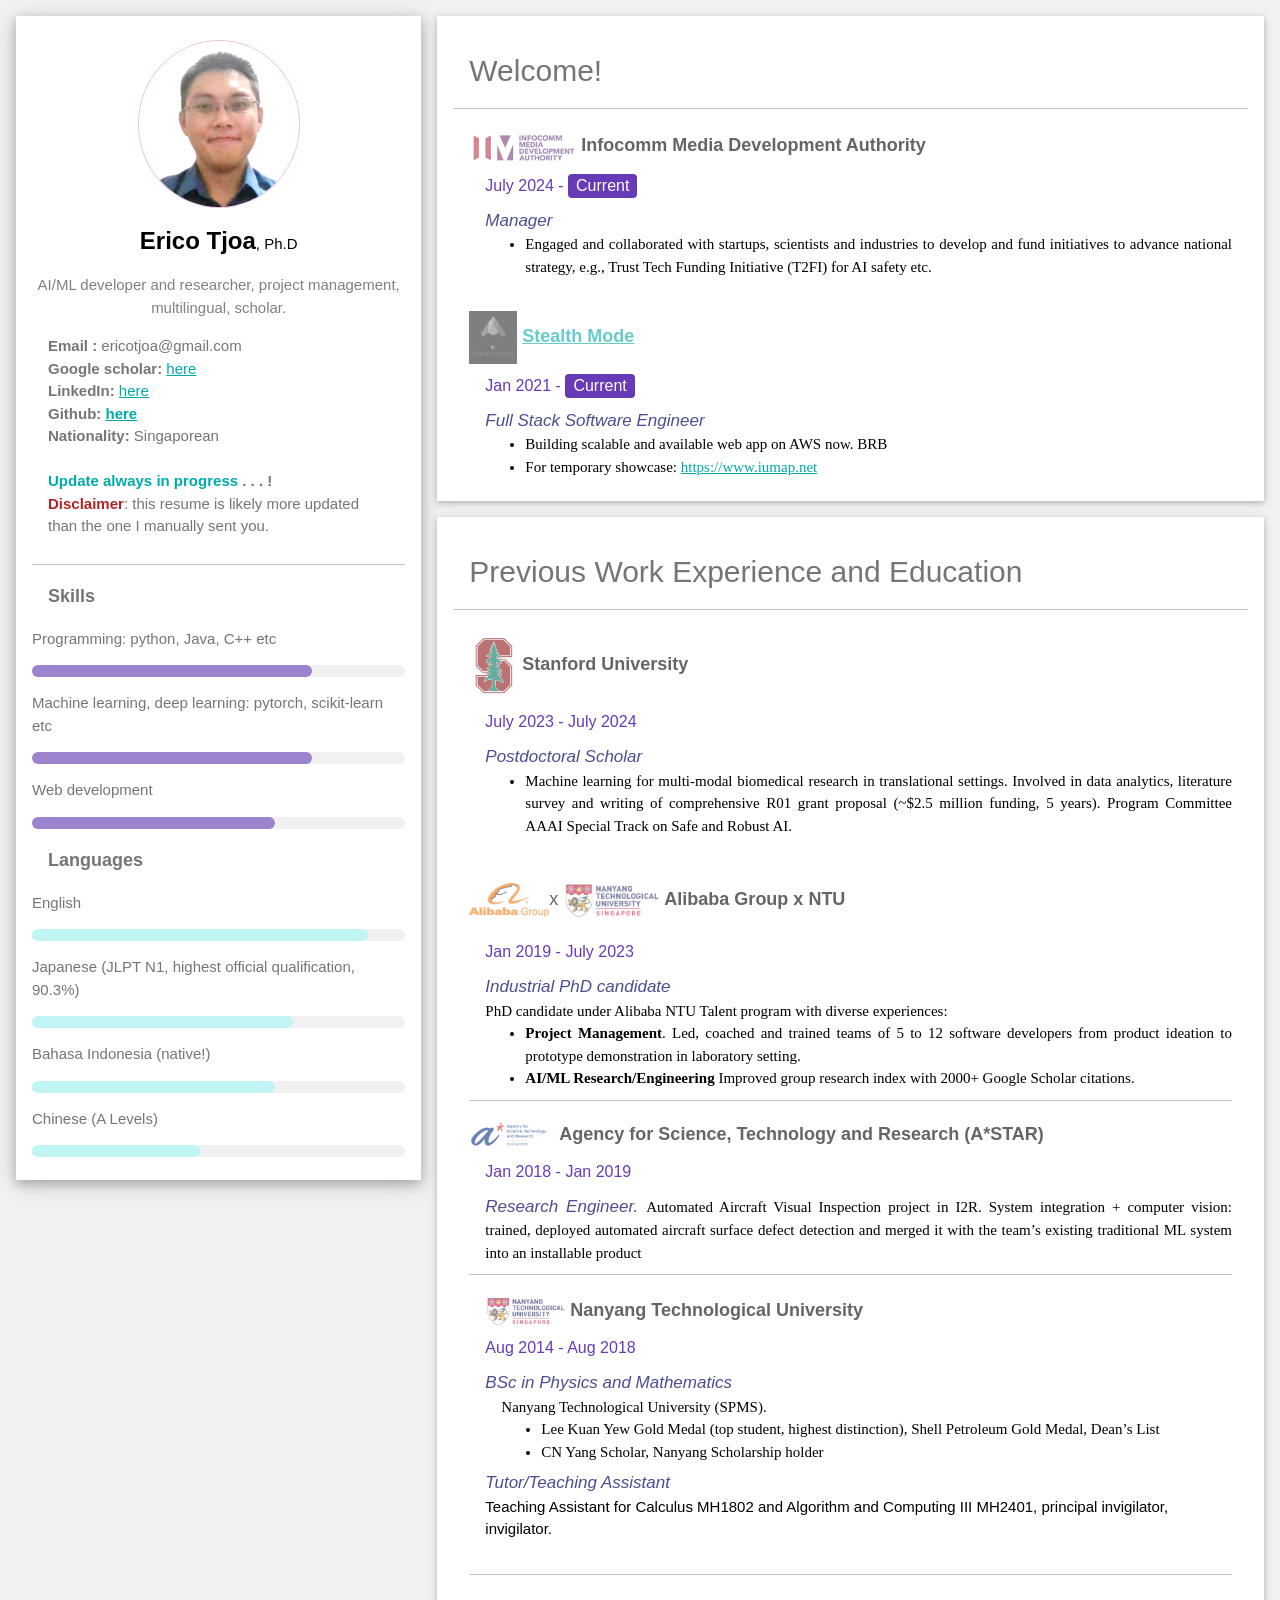
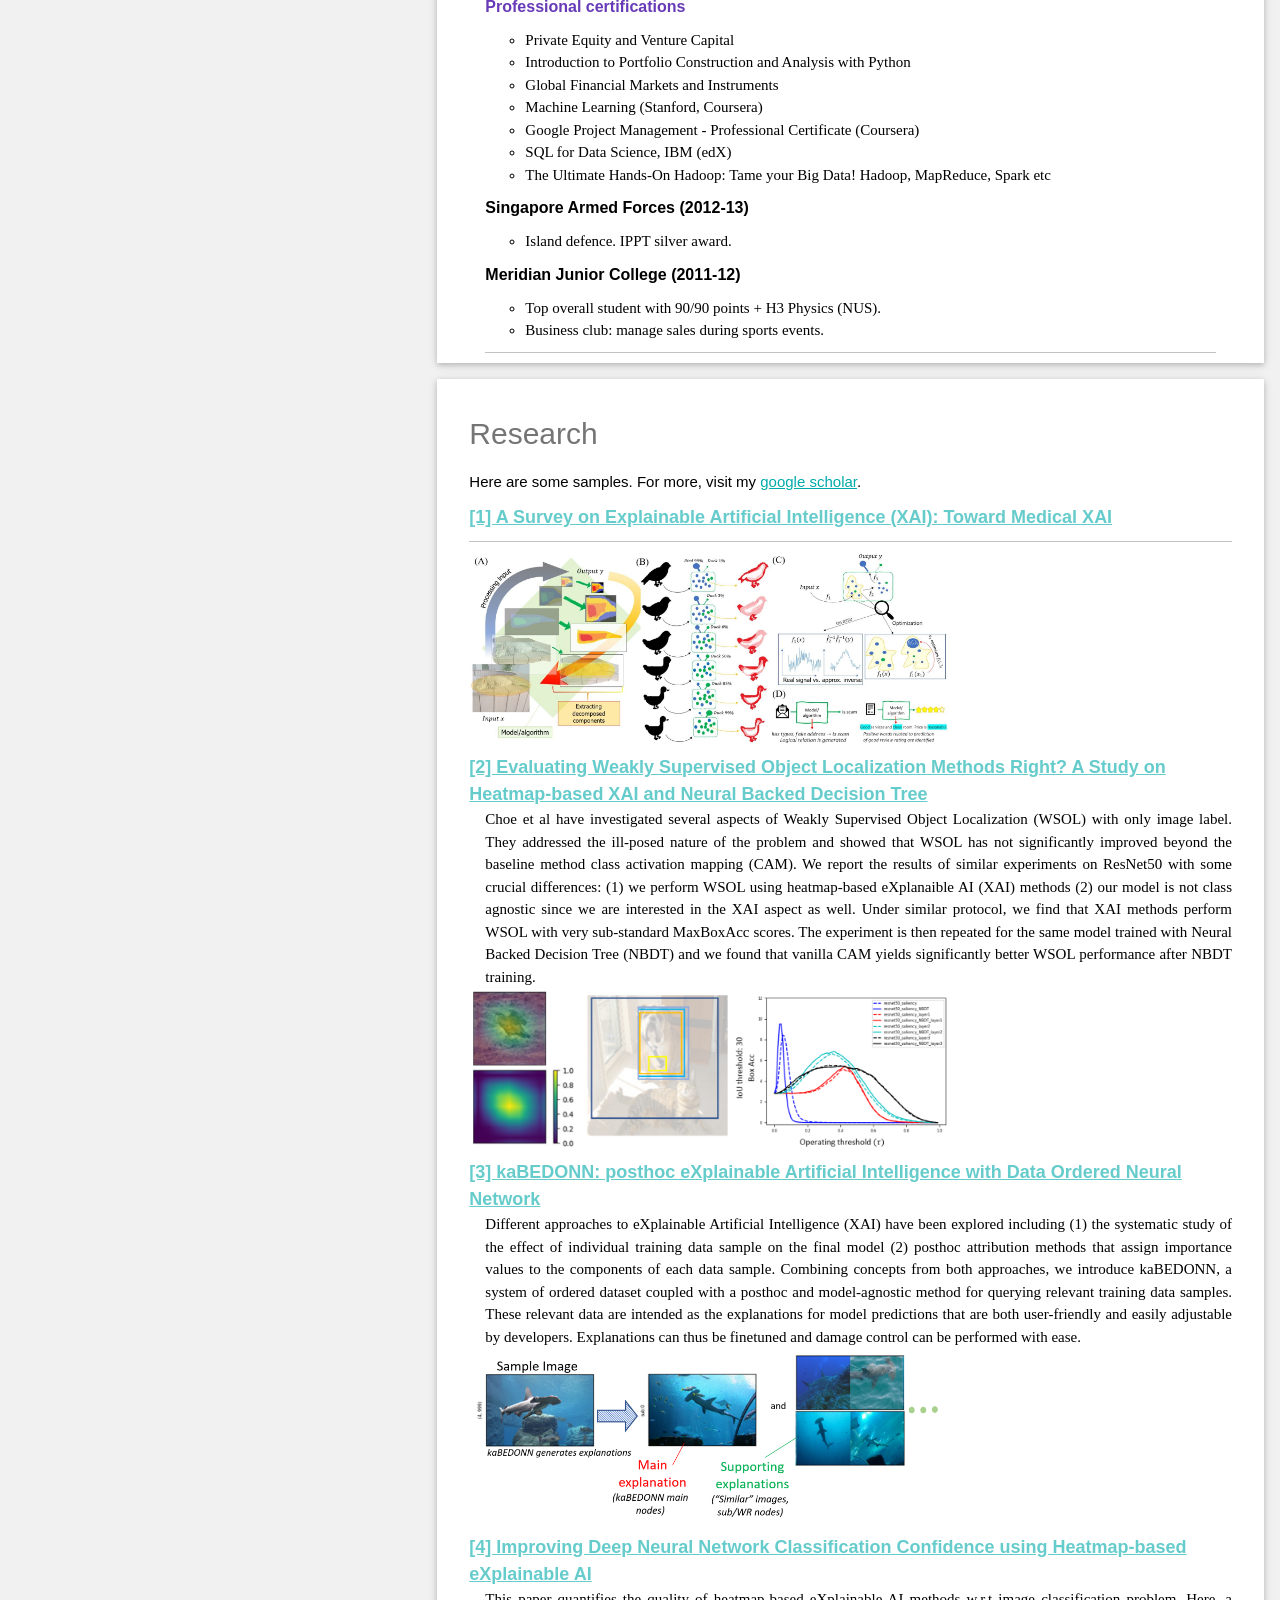
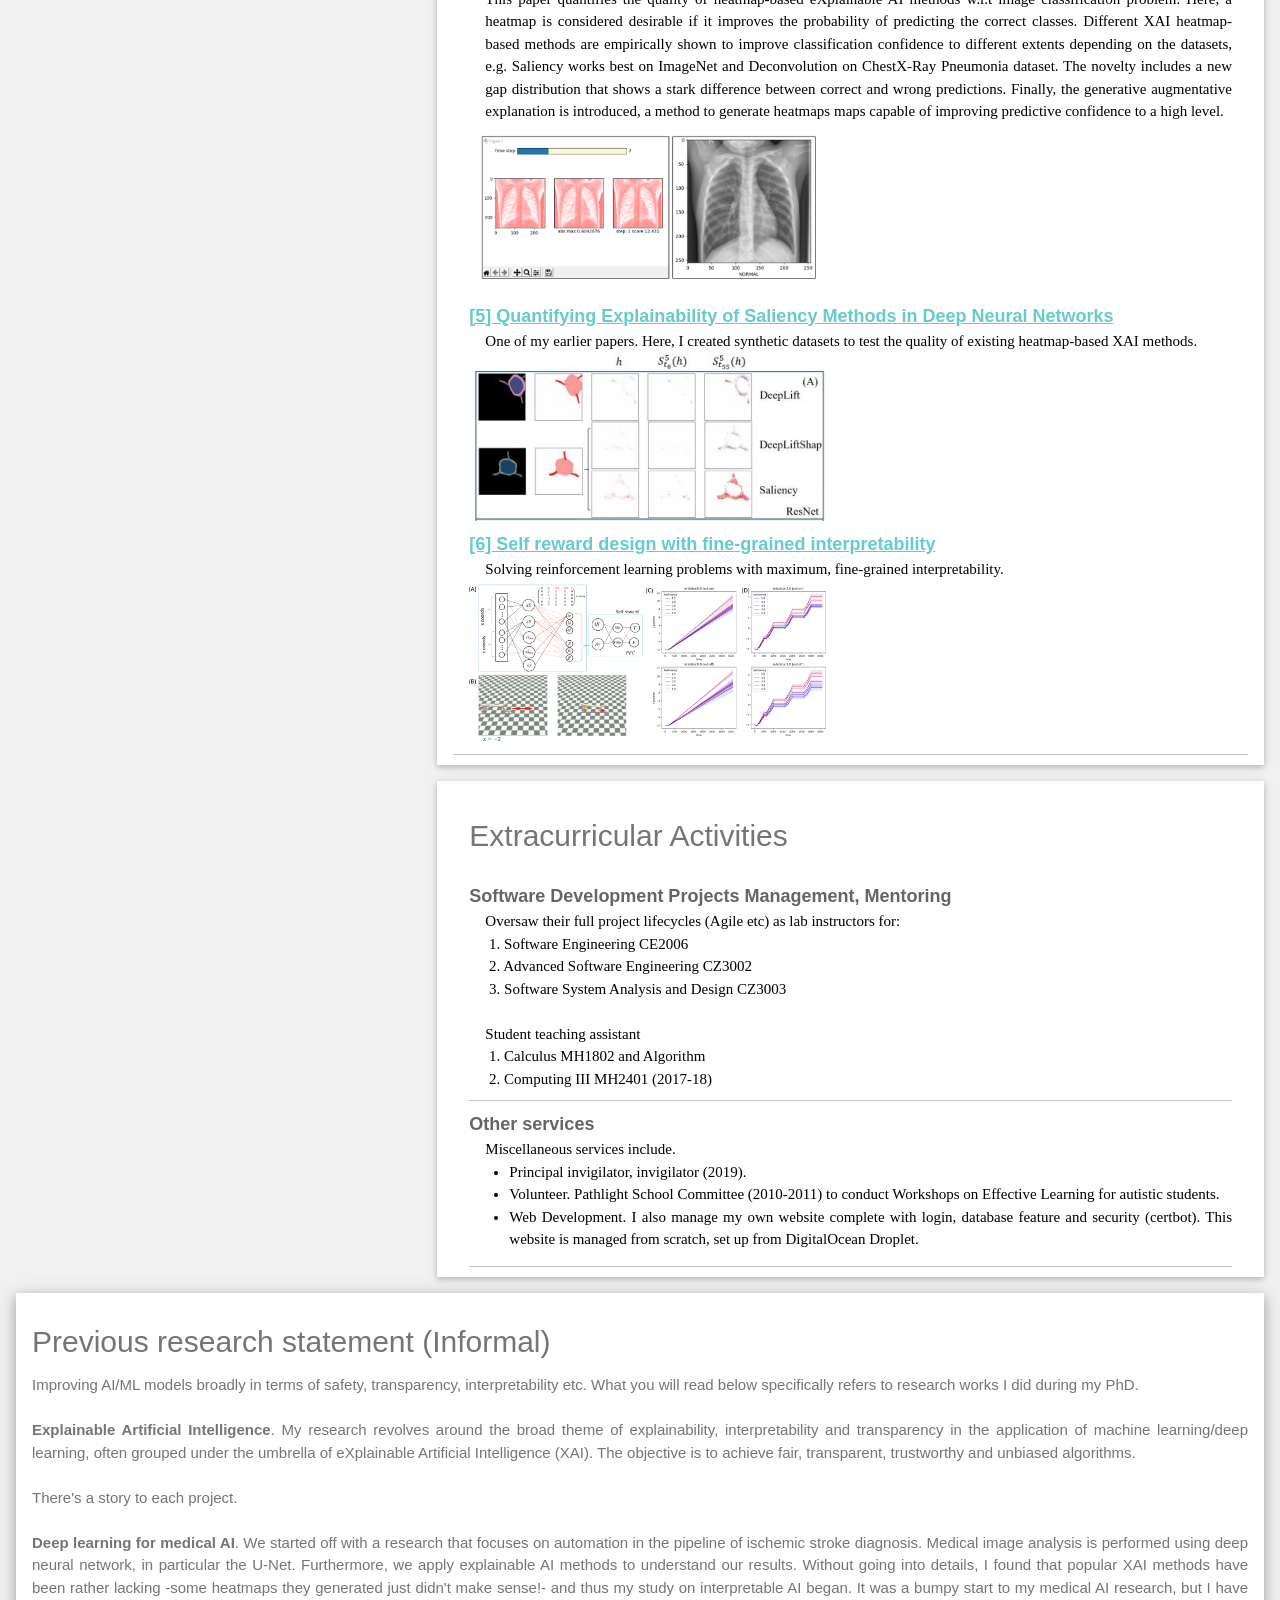
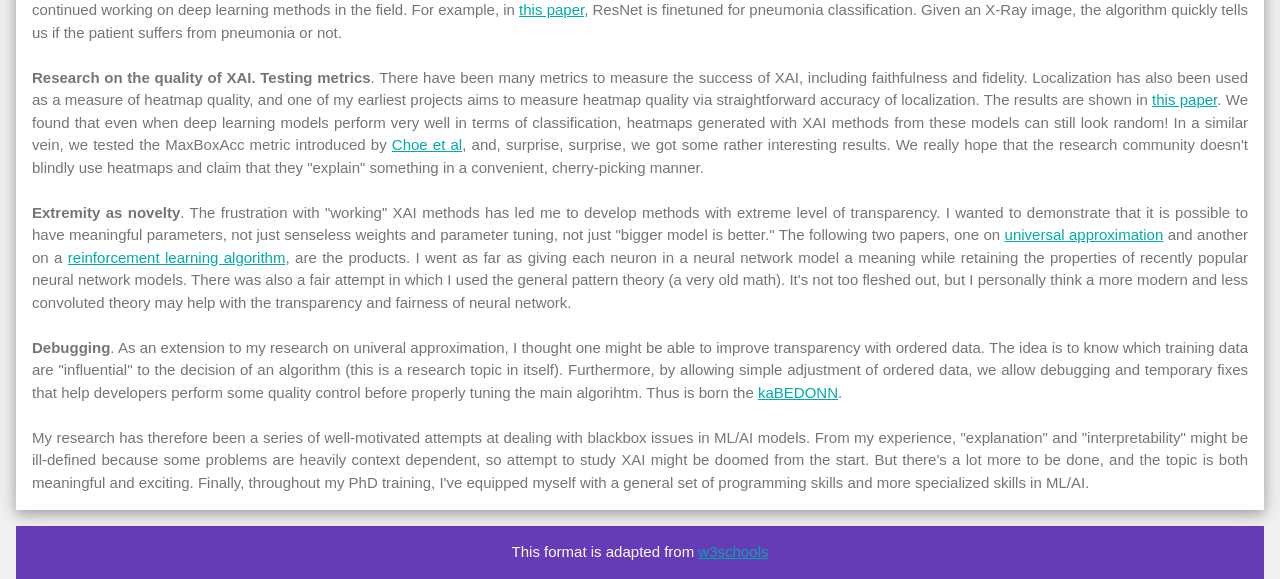
==== index.html @ 5b4b4f44 "Update index.html" ====
<!DOCTYPE html>
<!-- saved from url=(0057)https://www.w3schools.com/howto/tryw3css_templates_cv.htm -->
<html><head><meta http-equiv="Content-Type" content="text/html; charset=UTF-8"><title>Erico's resume</title>

<meta name="viewport" content="width=device-width, initial-scale=1">
<link rel="shortcut icon" type="image/x-icon" href="imgs/favicon.png">
<link rel="stylesheet" href="style.css">
<link rel="stylesheet" href="./W3.CSS Template_files/css">
<link rel="stylesheet" href="./W3.CSS Template_files/font-awesome.min.css">
<style>
html,body,h1,h2,h3,h4,h5,h6 {font-family: "Roboto", sans-serif}
.avatar {width:40%;border-radius: 100%; }
.avatarcontainer{display: flex;align-items: center;justify-content: center;padding-top: 24px;}
.name {text-align: center; color: black;}
</style>
</head><body class="w3-light-grey">

<!-- Page Container -->
<div class="w3-content w3-margin-top" style="max-width:1400px;">

  <!-- The Grid -->
  <div class="w3-row-padding">
  
    <!-- Left Column -->
    <div class="w3-third">
    
      <div class="w3-white w3-text-grey w3-card-4">
      	<div class="avatarcontainer"><img src="imgs/profileimg.png" class="avatar" alt="Avatar" style="border: 1px solid rgba(227,177,207,0.77);"></div>
        <div class="w3-display-container name">
          <p><span style="font-size: 24px;"><b>Erico Tjoa</b></span>, Ph.D</p> 
           <div class="infobox2">
              AI/ML developer and researcher, project management, multilingual, scholar.
           </div>

        </div>
        <div class="w3-container">
          <div class="infobox">            

             <b>Email         :</b> ericotjoa@gmail.com   <br>  
            <b>Google scholar:</b> <a href="https://scholar.google.com/citations?user=hh9WwAMAAAAJ&hl=en">here</a>   <br>
            <b>LinkedIn: </b><a href="https://www.linkedin.com/in/ericotjoa/">here</a><br>
            <b>Github: <a href="https://github.com/ericotjo001/">here</a></b><br>
            <b>Nationality: </b> Singaporean
            <br><br>
            <span class="glow"><b><a class="upd" href="https://www.youtube.com/watch?v=dQw4w9WgXcQ">Update always in progress</a> <span id='dot1' class="bouncingdot">.</span> <span id='dot2' class="bouncingdot">.</span> <span id='dot3' class="bouncingdot">.</span> <span id="dot4" class="bouncingdot">!</span></b></span>
            <br>
            <b><span style="color:#B12222;">Disclaimer</span></b>: this resume is likely more updated than the one I manually sent you.                        
                    
          </div>
          
          <hr>

          <p class="w3-large"><b><i class="fa fa-asterisk fa-fw w3-margin-right w3-text-teal"></i>Skills</b></p>
          <p>Programming: python, Java, C++ etc</p>
          <div class="w3-light-grey w3-round-xlarge w3-small">
            <div class="w3-container w3-center w3-round-xlarge w3-deep-purple" style="height:12px;width:75%;opacity: 0.6;"></div>
          </div>
          <p>Machine learning, deep learning: pytorch, scikit-learn etc</p>
          <div class="w3-light-grey w3-round-xlarge w3-small">
            <div class="w3-container w3-center w3-round-xlarge w3-deep-purple" style="height:12px;width:75%;opacity: 0.6"></div>
          </div>
          <p>Web development</p>
          <div class="w3-light-grey w3-round-xlarge w3-small">
            <div class="w3-container w3-center w3-round-xlarge w3-deep-purple" style="height:12px;width:65%;opacity: 0.6"></div>
          </div>

          <p class="w3-large w3-text-theme"><b><i class="fa fa-globe fa-fw w3-margin-right w3-text-teal"></i>Languages</b></p>
          <p>English</p>
          <div class="w3-light-grey w3-round-xlarge">
            <div class="w3-round-xlarge w3-aqua" style="height:12px;width:90%;opacity: 0.2;"></div>
          </div>
          <p>Japanese (JLPT N1, highest official qualification, 90.3%)</p>
          <div class="w3-light-grey w3-round-xlarge">
            <div class="w3-round-xlarge w3-aqua" style="height:12px;width:70%;opacity: 0.2;"></div>
          </div>
          <p>Bahasa Indonesia (native!)</p>
          <div class="w3-light-grey w3-round-xlarge">
            <div class="w3-round-xlarge w3-aqua" style="height:12px;width:65%;opacity: 0.2;"></div>
          </div>
          <p>Chinese (A Levels)</p>
          <div class="w3-light-grey w3-round-xlarge">
            <div class="w3-round-xlarge w3-aqua" style="height:12px;width:45%;opacity: 0.2;"></div>
          </div>
          <br>
        </div>
      </div><br>

    <!-- End Left Column -->
    </div>

    <!-- Right Column -->
    <div class="w3-twothird">

      <div class="w3-container w3-card w3-white w3-margin-bottom">
        <h2 class="w3-text-grey w3-padding-16"><i class="fa fa-suitcase fa-fw w3-margin-right w3-xxlarge w3-text-teal"></i>Welcome!</h2>           
        <hr> 

        <div class="w3-container" >
          <h5 class="w3-opacity" ><img src="imgs/imda.png" width="107px" >&nbsp;<b>Infocomm Media Development Authority</b></h5>
          <h6 class="w3-text-deep-purple"><i class="fa fa-calendar fa-fw w3-margin-right"></i>July 2024 - <span class="w3-tag w3-deep-purple w3-round">Current</span></h6>
          <div class="contentpar">
            <h6 class="job-subtitle"> <i>Manager</i></h6> 
            <ul class="subjob-list-point">
              <li>Engaged and collaborated with startups, scientists and industries to develop and fund initiatives to advance national strategy, e.g., Trust Tech Funding Initiative (T2FI) for AI safety etc.</li>
            </ul>
          </div>
        </div>
        <br>



        <div class="w3-container">
          <h5 class="w3-opacity"><img src="imgs/stealth.png" width="48px">&nbsp;<b><a href="https://www.linkedin.com/company/stealthmode14/">Stealth Mode</a></b></h5>
          <h6 class="w3-text-deep-purple"><i class="fa fa-calendar fa-fw w3-margin-right"></i>Jan 2021 - <span class="w3-tag w3-deep-purple w3-round">Current</span></h6>
          <div class="contentpar">
            <h6 class="job-subtitle"> <i>Full Stack Software Engineer</i></h6> 
            <ul class="subjob-list-point">
              <li>Building scalable and available web app on AWS now. BRB</li>
              <li>For temporary showcase: <a href="https://www.iumap.net">https://www.iumap.net</a></li>
            </ul>
          </div>
        </div>
        <br>

      </div>   

      <div class="w3-container w3-card w3-white w3-margin-bottom">
        <h2 class="w3-text-grey w3-padding-16"><i class="fa fa-suitcase fa-fw w3-margin-right w3-xxlarge w3-text-teal"></i>Previous Work Experience and Education</h2>

         <hr>

        <div class="w3-container">
          <h5 class="w3-opacity"><img src="imgs/stanford.png" width="48px">&nbsp;<b>Stanford University</b></h5>
          <h6 class="w3-text-deep-purple"><i class="fa fa-calendar fa-fw w3-margin-right"></i>July 2023 - July 2024 </h6>
          <div class="contentpar">
            <h6 class="job-subtitle"> <i>Postdoctoral Scholar</i></h6> 
            <ul class="subjob-list-point">
              <li>Machine learning for multi-modal biomedical research in translational settings. Involved in data analytics, literature survey and writing of comprehensive R01 grant proposal (~$2.5 million funding, 5 years). Program Committee AAAI Special Track on Safe and Robust AI. </li>
            </ul>
          </div>
        </div>
        <br>

        
        <div class="w3-container">
          <h5 class="w3-opacity"><img src="imgs/alibaba.png" width="80px">x&nbsp;<img src="imgs/ntu.png" width="96px">&nbsp;<b>Alibaba Group x NTU</b></h5>
          <h6 class="w3-text-deep-purple"><i class="fa fa-calendar fa-fw w3-margin-right"></i>Jan 2019 - July 2023</h6>
          <div class="contentpar">
            <h6 class="job-subtitle"> <i>Industrial PhD candidate</i></h6>
            PhD candidate under Alibaba NTU Talent program with diverse experiences:
            <ul class="subjob-list-point">    
              <li><b>Project Management</b>. Led, coached and trained teams of 5 to 12 software developers from product ideation to prototype demonstration in laboratory setting. </li>
              <li><b>AI/ML Research/Engineering</b> Improved group research index with 2000+ Google Scholar citations.</li>
            </ul>
          </div>

        <hr>
            
        </div>
        <div class="w3-container">
          <h5 class="w3-opacity"><img src="imgs/astar2.png" width="80px"> &nbsp;<b>Agency for Science, Technology and Research (A*STAR) </b></h5>
          <h6 class="w3-text-deep-purple"><i class="fa fa-calendar fa-fw w3-margin-right"></i>Jan 2018 - Jan 2019</h6>
          <div class="contentpar">   
          <span class="job-subtitle"> <i>Research Engineer.</i> </span>
             Automated Aircraft Visual Inspection project in I2R. System integration + computer vision: trained, deployed automated aircraft surface defect detection and merged it with the team’s existing traditional ML system into an installable product
           
         </div>
          <hr>

        <div class="w3-container">
          <h5 class="w3-opacity"><img src="imgs/ntu.png" width="80px">&nbsp;<b>Nanyang Technological University</b></h5>
          <h6 class="w3-text-deep-purple">Aug 2014 - Aug 2018</h6>

          <h6 class="job-subtitle"> <i>BSc in Physics and Mathematics</i> </h6>  
          <div class="contentpar">
            Nanyang Technological University (SPMS). <br>
            <ul class="subjob-list-point">
              <li>Lee Kuan Yew Gold Medal (top student, highest distinction), Shell Petroleum Gold Medal, Dean’s List</li>
              <li>CN Yang Scholar, Nanyang Scholarship holder</li>
            </ul>
          </div>     
          <h6 class="job-subtitle"> <i>Tutor/Teaching Assistant</i> </h6>  
          Teaching Assistant for Calculus MH1802 and Algorithm and Computing III MH2401, principal invigilator, invigilator.     

          <br><br>           
        </div>

        <hr>
        <div class="w3-container">            
            <h6 class="w3-text-deep-purple"><b>Professional certifications </b></h6>
            <div class="contentpar2"> 
              <ul class="subjob-list-point2">
                <li>Private Equity and Venture Capital</li>
                <li>Introduction to Portfolio Construction and Analysis with Python</li>
                <li>Global Financial Markets and Instruments</li>
                <li>Machine Learning (Stanford, Coursera)</li>
                <li>Google Project Management - Professional Certificate (Coursera)</li>
                <li>SQL for Data Science, IBM (edX)</li>
                <li>The Ultimate Hands-On Hadoop: Tame your Big Data! Hadoop, MapReduce, Spark etc</li>
              </ul>
            </div>
           <h6 class="w3-text-deep-purple2"><b> Singapore Armed Forces (2012-13) </b></h6>
            <div class="contentpar2"> 
              <ul class="subjob-list-point2">
                <li>Island defence. IPPT silver award.</li>
              </ul>
            </div>
           <h6 class="w3-text-deep-purple2"><b> Meridian Junior College (2011-12) </b></h6>
            <div class="contentpar2"> 
              <ul class="subjob-list-point2">
                <li>Top overall student with 90/90 points + H3 Physics (NUS). </li>
                <li>Business club: manage sales during sports events.</li>
              </ul>
            </div>

          <hr>          
        </div>

        <!-- <div class="w3-container">
          <h5 class="w3-opacity"><b>Graphic Designer / designsomething.com</b></h5>
          <h6 class="w3-text-teal"><i class="fa fa-calendar fa-fw w3-margin-right"></i>Jun 2010 - Mar 2012</h6>
          <p>Lorem ipsum dolor sit amet, consectetur adipisicing elit. </p><br>
        </div> -->
      </div>
  <!-- End Grid -->
  </div>

      <div class="w3-container w3-card w3-white w3-margin-bottom">
        <h2 class="w3-text-grey w3-padding-16"><i class="fa fa-certificate fa-fw w3-margin-right w3-xxlarge w3-text-teal"></i>Research</h2>
        <div class="w3-container">Here are some samples. For more, visit my <a href="https://scholar.google.com/citations?user=hh9WwAMAAAAJ&hl=en">google scholar</a>.</div>

        <div class="w3-container">
          <h5 class="w3-opacity"><b><a href="https://ieeexplore.ieee.org/abstract/document/9233366">[1] A Survey on Explainable Artificial Intelligence (XAI): Toward Medical XAI</a></b></h5>
          <hr>
          <img src="imgs/overviewPerc.jpg" style="width:480px;">
        </div>

        <div class="w3-container">
          <h5 class="w3-opacity"><b><a href="https://www.researchgate.net/publication/360609079_Evaluating_Weakly_Supervised_Object_Localization_Methods_Right_A_Study_on_Heatmap-based_XAI_and_Neural_Backed_Decision_Tree?_sg%5B0%5D=YqJFpAvAiclwn6eDDkga1DXUSeIxOVr9Sy4sStjAOruYpBp4_XQSbG8ONHXaHptEsug-IFe4A6_et-zscJXGSg10oqRU25z7JurHNBlp.E0OIMSkCvbQ3wMJAAMsYwkh6Zla9Z7yFq2Ar7wlvHhusOc7pSxkmKwF02nwTzYY7oIp8rManW8RHeRQQtG9LzA">[2] Evaluating Weakly Supervised Object Localization Methods Right? A Study on Heatmap-based XAI and Neural Backed Decision Tree</a></b></h5>
          <div class="contentpar">Choe et al have investigated several aspects of Weakly Supervised Object Localization (WSOL) with only image label. They addressed the ill-posed nature of the problem and showed that WSOL has not significantly improved beyond the baseline method class activation mapping (CAM). We report the results of similar experiments on ResNet50 with some crucial differences: (1) we perform WSOL using heatmap-based eXplanaible AI (XAI) methods (2) our model is not class agnostic since we are interested in the XAI aspect as well. Under similar protocol, we find that XAI methods perform WSOL with very sub-standard MaxBoxAcc scores. The experiment is then repeated for the same model trained with Neural Backed Decision Tree (NBDT) and we found that vanilla CAM yields significantly better WSOL performance after NBDT training.</div>
           <img src="imgs/wsolresult.png" style="width:480px;">
        </div>

        <div class="w3-container">
          <h5 class="w3-opacity"><b><a href="https://www.researchgate.net/publication/360462999_kaBEDONN_posthoc_eXplainable_Artificial_Intelligence_with_Data_Ordered_Neural_Network">[3] kaBEDONN: posthoc eXplainable Artificial Intelligence with Data Ordered Neural Network</a></b></h5>
            <div class="contentpar">Different approaches to eXplainable Artificial Intelligence (XAI) have been explored including (1) the systematic study of the effect of individual training data sample on the final model (2) posthoc attribution methods that assign importance values to the components of each data sample. Combining concepts from both approaches, we introduce kaBEDONN, a system of ordered dataset coupled with a posthoc and model-agnostic method for querying relevant training data samples. These relevant data are intended as the explanations for model predictions that are both user-friendly and easily adjustable by developers. Explanations can thus be finetuned and damage control can be performed with ease.</div>
            <img src="imgs/kabedonn.png" style="width:480px;">
        </div>

        <div class="w3-container">
          <h5 class="w3-opacity"><b><a href="https://www.researchgate.net/publication/360462999_kaBEDONN_posthoc_eXplainable_Artificial_Intelligence_with_Data_Ordered_Neural_Network">[4] Improving Deep Neural Network Classification Confidence using Heatmap-based eXplainable AI</a></b></h5>
            <div class="contentpar">This paper quantifies the quality of heatmap-based eXplainable AI methods w.r.t image classification problem. Here, a heatmap is considered desirable if it improves the probability of predicting the correct classes. Different XAI heatmap-based methods are empirically shown to improve classification confidence to different extents depending on the datasets, e.g. Saliency works best on ImageNet and Deconvolution on ChestX-Ray Pneumonia dataset. The novelty includes a new gap distribution that shows a stark difference between correct and wrong predictions. Finally, the generative augmentative explanation is introduced, a method to generate heatmaps maps capable of improving predictive confidence to a high level.</div>
            <img src="imgs/gaxdemo.png" style="width:360px; padding: 12px;">
        </div>

        <div class="w3-container">
          <h5 class="w3-opacity"><b><a href="https://ieeexplore.ieee.org/abstract/document/9983502">[5] Quantifying Explainability of Saliency Methods in Deep Neural Networks</a></b></h5>
            <div class="contentpar">One of my earlier papers. Here, I created synthetic datasets to test the quality of existing heatmap-based XAI methods.</div>
          <img src="imgs/xai_basic_github.png" style="width:360px;">

        </div>

        <div class="w3-container">
          <h5 class="w3-opacity"><b><a href="https://www.nature.com/articles/s41598-023-28804-9">[6] Self reward design with fine-grained interpretability</a></b></h5>
            <div class="contentpar">Solving reinforcement learning problems with maximum, fine-grained interpretability.</div>
          <img src="imgs/srd_mujoco.png" style="width:360px;">

        </div>

        <hr>
      </div>     

      <div class="w3-container w3-card w3-white w3-margin-bottom">
        <h2 class="w3-text-grey w3-padding-16"><i class="fa fa-certificate fa-fw w3-margin-right w3-xxlarge w3-text-teal"></i>Extracurricular Activities</h2>
        <div class="w3-container">
          <h5 class="w3-opacity"><b>Software Development Projects Management, Mentoring</b></h5>
          <div class="contentpar">
             Oversaw their full project lifecycles (Agile etc) as lab instructors for:<br>
            &nbsp;1. Software Engineering CE2006 <br>
            &nbsp;2. Advanced Software Engineering CZ3002 <br>
            &nbsp;3. Software System Analysis and Design CZ3003 <br>
          </div>
          <br>
          <div class="contentpar">
          Student teaching assistant <br>
            &nbsp;1. Calculus MH1802 and Algorithm <br>
            &nbsp;2. Computing III MH2401 (2017-18) <br>
          </div>
          <hr>

          <h5 class="w3-opacity"><b>Other services</b></h5>
          <div class="contentpar">
            Miscellaneous services include.
            <ul style="margin-top:0px;padding-left: 24px;">
              <li>Principal invigilator, invigilator (2019).</li>
              <li>Volunteer. Pathlight School Committee (2010-2011) to conduct Workshops on Effective Learning for autistic students.</li>
              <li>Web Development. I also manage my own website complete with login, database feature and security (certbot). This website is managed from scratch, set up from DigitalOcean Droplet.</li>
            </ul>
          </div>
          <hr>

        </div>
    <!-- End Right Column -->
    </div>  
  <!-- End Page Container -->
</div>



<div class="w3-row-padding">
   <div class="w3-white w3-text-grey w3-card-4" id="researchstatement">
    <h2>Previous research statement (Informal)</h2>
    <div>Improving AI/ML models broadly in terms of safety, transparency, interpretability etc. What you will read below specifically refers to research works I did during my PhD. </div>
    <br>
    <b>Explainable Artificial Intelligence</b>. My research revolves around the broad theme of explainability, interpretability and transparency in the application of machine learning/deep learning, often grouped under the umbrella of eXplainable Artificial Intelligence (XAI). The objective is to achieve fair, transparent, trustworthy and unbiased algorithms.
    <br><br>
    There's a story to each project.
    <br><br>
    <b>Deep learning for medical AI</b>. We started off with a research that focuses on automation in the pipeline of ischemic stroke diagnosis. Medical image analysis is performed using deep neural network, in particular the U-Net. Furthermore, we apply explainable AI methods to understand our results. Without going into details, I found that popular XAI methods have been rather lacking -some heatmaps they generated just didn't make sense!- and thus my study on interpretable AI began. It was a bumpy start to my medical AI research, but I have continued working on deep learning methods in the field. For example, in <a href="https://arxiv.org/abs/2201.00009?context=cs">this paper</a>, ResNet is finetuned for pneumonia classification. Given an X-Ray image, the algorithm quickly tells us if the patient suffers from pneumonia or not.
    <br><br>
    <b>Research on the quality of XAI. Testing metrics</b>. There have been many metrics to measure the success of XAI, including faithfulness and fidelity. Localization has also been used as a measure of heatmap quality, and one of my earliest projects aims to measure heatmap quality via straightforward accuracy of localization. The results are shown in <a href="https://arxiv.org/pdf/2009.02899.pdf">this paper</a>. We found that even when deep learning models perform very well in terms of classification, heatmaps generated with XAI methods from these models can still look random! In a similar vein, we tested the MaxBoxAcc metric introduced by <a href="https://www.researchgate.net/publication/360609079_Evaluating_Weakly_Supervised_Object_Localization_Methods_Right_A_Study_on_Heatmap-based_XAI_and_Neural_Backed_Decision_Tree?_sg%5B0%5D=YqJFpAvAiclwn6eDDkga1DXUSeIxOVr9Sy4sStjAOruYpBp4_XQSbG8ONHXaHptEsug-IFe4A6_et-zscJXGSg10oqRU25z7JurHNBlp.E0OIMSkCvbQ3wMJAAMsYwkh6Zla9Z7yFq2Ar7wlvHhusOc7pSxkmKwF02nwTzYY7oIp8rManW8RHeRQQtG9LzA">Choe et al</a>, and, surprise, surprise, we got some rather interesting results. We really hope that the research community doesn't blindly use heatmaps and claim that they "explain" something in a convenient, cherry-picking manner.
    <br><br>
    <b>Extremity as novelty</b>. The frustration with "working" XAI methods has led me to develop methods with extreme level of transparency. I wanted to demonstrate that it is possible to have meaningful parameters, not just senseless weights and parameter tuning, not just "bigger model is better." The following two papers, one on <a href="https://arxiv.org/abs/2112.15026">universal approximation</a> and another on a <a href="https://arxiv.org/abs/2112.15034">reinforcement learning algorithm</a>, are the products. I went as far as giving each neuron in a neural network model a meaning while retaining the properties of recently popular neural network models. There was also a fair attempt in which I used the general pattern theory (a very old math). It's not too fleshed out, but I personally think a more modern and less convoluted theory may help with the transparency and fairness of neural network.
    <br><br>
    <b>Debugging</b>. As an extension to my research on univeral approximation, I thought one might be able to improve transparency with ordered data. The idea is to know which training data are "influential" to the decision of an algorithm (this is a research topic in itself). Furthermore, by allowing simple adjustment of ordered data, we allow debugging and temporary fixes that help developers perform some quality control before properly tuning the main algorihtm. Thus is born the <a href="https://www.researchgate.net/publication/360462999_kaBEDONN_posthoc_eXplainable_Artificial_Intelligence_with_Data_Ordered_Neural_Network">kaBEDONN</a>.
    <br><br>
    My research has therefore been a series of well-motivated attempts at dealing with blackbox issues in ML/AI models. From my experience, "explanation" and "interpretability" might be ill-defined because some problems are heavily context dependent, so attempt to study XAI might be doomed from the start. But there's a lot more to be done, and the topic is both meaningful and exciting. Finally, throughout my PhD training, I've equipped myself with a general set of programming skills and more specialized skills in ML/AI. 
</div>

<footer class="w3-container w3-deep-purple w3-center w3-margin-top">
  <p>This format is adapted from <a href="https://www.w3schools.com/howto/tryw3css_templates_cv.htm" target="_blank">w3schools</a></p>
</footer>


</body></html>
---- style.css ----
/* W3.CSS 4.15 December 2020 by Jan Egil and Borge Refsnes */
html{box-sizing:border-box}*,*:before,*:after{box-sizing:inherit}
/* Extract from normalize.css by Nicolas Gallagher and Jonathan Neal git.io/normalize */
html{-ms-text-size-adjust:100%;-webkit-text-size-adjust:100%}body{margin:0}
article,aside,details,figcaption,figure,footer,header,main,menu,nav,section{display:block}summary{display:list-item}
audio,canvas,progress,video{display:inline-block}progress{vertical-align:baseline}
audio:not([controls]){display:none;height:0}[hidden],template{display:none}
a{background-color:transparent}a:active,a:hover{outline-width:0}
abbr[title]{border-bottom:none;text-decoration:underline;text-decoration:underline dotted}
b,strong{font-weight:bolder}dfn{font-style:italic}mark{background:#ff0;color:#000}
small{font-size:80%}sub,sup{font-size:75%;line-height:0;position:relative;vertical-align:baseline}
sub{bottom:-0.25em}sup{top:-0.5em}figure{margin:1em 40px}img{border-style:none}
code,kbd,pre,samp{font-family:monospace,monospace;font-size:1em}



button,input,select,textarea,optgroup{font:inherit;margin:0}optgroup{font-weight:bold}
button,input{overflow:visible}button,select{text-transform:none}
button,[type=button],[type=reset],[type=submit]{-webkit-appearance:button}
button::-moz-focus-inner,[type=button]::-moz-focus-inner,[type=reset]::-moz-focus-inner,[type=submit]::-moz-focus-inner{border-style:none;padding:0}
button:-moz-focusring,[type=button]:-moz-focusring,[type=reset]:-moz-focusring,[type=submit]:-moz-focusring{outline:1px dotted ButtonText}
fieldset{border:1px solid #c0c0c0;margin:0 2px;padding:.35em .625em .75em}
legend{color:inherit;display:table;max-width:100%;padding:0;white-space:normal}textarea{overflow:auto}
[type=checkbox],[type=radio]{padding:0}
[type=number]::-webkit-inner-spin-button,[type=number]::-webkit-outer-spin-button{height:auto}
[type=search]{-webkit-appearance:textfield;outline-offset:-2px}
[type=search]::-webkit-search-decoration{-webkit-appearance:none}
::-webkit-file-upload-button{-webkit-appearance:button;font:inherit}
/* End extract */
html,body{font-family:Verdana,sans-serif;font-size:15px;line-height:1.5}html{overflow-x:hidden}
h1{font-size:36px}h2{font-size:30px}h3{font-size:24px}h4{font-size:20px}h5{font-size:18px}
h6{font-size:16px; }
.w3-serif{font-family:serif}.w3-sans-serif{font-family:sans-serif}.w3-cursive{font-family:cursive}.w3-monospace{font-family:monospace}
h1,h2,h3,h4,h5,h6{font-family:"Segoe UI",Arial,sans-serif;font-weight:400;margin:10px 0}.w3-wide{letter-spacing:4px}

hr{border:0;border-top:1px solid rgba(177,177,177,0.77); margin:10px 0}

.w3-image{max-width:100%;height:auto}img{vertical-align:middle}a{color:inherit}
.w3-table,.w3-table-all{border-collapse:collapse;border-spacing:0;width:100%;display:table}.w3-table-all{border:1px solid #ccc}
.w3-bordered tr,.w3-table-all tr{border-bottom:1px solid #ddd}.w3-striped tbody tr:nth-child(even){background-color:#f1f1f1}
.w3-table-all tr:nth-child(odd){background-color:#fff}.w3-table-all tr:nth-child(even){background-color:#f1f1f1}
.w3-hoverable tbody tr:hover,.w3-ul.w3-hoverable li:hover{background-color:#ccc}.w3-centered tr th,.w3-centered tr td{text-align:center}
.w3-table td,.w3-table th,.w3-table-all td,.w3-table-all th{padding:8px 8px;display:table-cell;text-align:left;vertical-align:top}
.w3-table th:first-child,.w3-table td:first-child,.w3-table-all th:first-child,.w3-table-all td:first-child{padding-left:16px}
.w3-btn,.w3-button{border:none;display:inline-block;padding:8px 16px;vertical-align:middle;overflow:hidden;text-decoration:none;color:inherit;background-color:inherit;text-align:center;cursor:pointer;white-space:nowrap}
.w3-btn:hover{box-shadow:0 8px 16px 0 rgba(0,0,0,0.2),0 6px 20px 0 rgba(0,0,0,0.19)}
.w3-btn,.w3-button{-webkit-touch-callout:none;-webkit-user-select:none;-khtml-user-select:none;-moz-user-select:none;-ms-user-select:none;user-select:none}   
.w3-disabled,.w3-btn:disabled,.w3-button:disabled{cursor:not-allowed;opacity:0.3}.w3-disabled *,:disabled *{pointer-events:none}
.w3-btn.w3-disabled:hover,.w3-btn:disabled:hover{box-shadow:none}
.w3-badge,.w3-tag{background-color:#000;color:#fff;display:inline-block;padding-left:8px;padding-right:8px;text-align:center}.w3-badge{border-radius:50%}
.w3-ul{list-style-type:none;padding:0;margin:0}.w3-ul li{padding:8px 16px;border-bottom:1px solid #ddd}.w3-ul li:last-child{border-bottom:none}
.w3-tooltip,.w3-display-container{position:relative}.w3-tooltip .w3-text{display:none}.w3-tooltip:hover .w3-text{display:inline-block}
.w3-ripple:active{opacity:0.5}.w3-ripple{transition:opacity 0s}
.w3-input{padding:8px;display:block;border:none;border-bottom:1px solid #ccc;width:100%}
.w3-select{padding:9px 0;width:100%;border:none;border-bottom:1px solid #ccc}
.w3-dropdown-click,.w3-dropdown-hover{position:relative;display:inline-block;cursor:pointer}
.w3-dropdown-hover:hover .w3-dropdown-content{display:block}
.w3-dropdown-hover:first-child,.w3-dropdown-click:hover{background-color:#ccc;color:#000}
.w3-dropdown-hover:hover > .w3-button:first-child,.w3-dropdown-click:hover > .w3-button:first-child{background-color:#ccc;color:#000}
.w3-dropdown-content{cursor:auto;color:#000;background-color:#fff;display:none;position:absolute;min-width:160px;margin:0;padding:0;z-index:1}
.w3-check,.w3-radio{width:24px;height:24px;position:relative;top:6px}
.w3-sidebar{height:100%;width:200px;background-color:#fff;position:fixed!important;z-index:1;overflow:auto}
.w3-bar-block .w3-dropdown-hover,.w3-bar-block .w3-dropdown-click{width:100%}
.w3-bar-block .w3-dropdown-hover .w3-dropdown-content,.w3-bar-block .w3-dropdown-click .w3-dropdown-content{min-width:100%}
.w3-bar-block .w3-dropdown-hover .w3-button,.w3-bar-block .w3-dropdown-click .w3-button{width:100%;text-align:left;padding:8px 16px}
.w3-main,#main{transition:margin-left .4s}
.w3-modal{z-index:3;display:none;padding-top:100px;position:fixed;left:0;top:0;width:100%;height:100%;overflow:auto;background-color:rgb(0,0,0);background-color:rgba(0,0,0,0.4)}
.w3-modal-content{margin:auto;background-color:#fff;position:relative;padding:0;outline:0;width:600px}
.w3-bar{width:100%;overflow:hidden}.w3-center .w3-bar{display:inline-block;width:auto}
.w3-bar .w3-bar-item{padding:8px 16px;float:left;width:auto;border:none;display:block;outline:0}
.w3-bar .w3-dropdown-hover,.w3-bar .w3-dropdown-click{position:static;float:left}
.w3-bar .w3-button{white-space:normal}
.w3-bar-block .w3-bar-item{width:100%;display:block;padding:8px 16px;text-align:left;border:none;white-space:normal;float:none;outline:0}
.w3-bar-block.w3-center .w3-bar-item{text-align:center}.w3-block{display:block;width:100%}
.w3-responsive{display:block;overflow-x:auto}
.w3-container:after,.w3-container:before,.w3-panel:after,.w3-panel:before,.w3-row:after,.w3-row:before,.w3-row-padding:after,.w3-row-padding:before,
.w3-cell-row:before,.w3-cell-row:after,.w3-clear:after,.w3-clear:before,.w3-bar:before,.w3-bar:after{content:"";display:table;clear:both}
.w3-col,.w3-half,.w3-third,.w3-twothird,.w3-threequarter,.w3-quarter{float:left;width:100%}
.w3-col.s1{width:8.33333%}.w3-col.s2{width:16.66666%}.w3-col.s3{width:24.99999%}.w3-col.s4{width:33.33333%}
.w3-col.s5{width:41.66666%}.w3-col.s6{width:49.99999%}.w3-col.s7{width:58.33333%}.w3-col.s8{width:66.66666%}
.w3-col.s9{width:74.99999%}.w3-col.s10{width:83.33333%}.w3-col.s11{width:91.66666%}.w3-col.s12{width:99.99999%}
@media (min-width:601px){.w3-col.m1{width:8.33333%}.w3-col.m2{width:16.66666%}.w3-col.m3,.w3-quarter{width:24.99999%}.w3-col.m4,.w3-third{width:33.33333%}
.w3-col.m5{width:41.66666%}.w3-col.m6,.w3-half{width:49.99999%}.w3-col.m7{width:58.33333%}.w3-col.m8,.w3-twothird{width:66.66666%}
.w3-col.m9,.w3-threequarter{width:74.99999%}.w3-col.m10{width:83.33333%}.w3-col.m11{width:91.66666%}.w3-col.m12{width:99.99999%}}
@media (min-width:993px){.w3-col.l1{width:8.33333%}.w3-col.l2{width:16.66666%}.w3-col.l3{width:24.99999%}.w3-col.l4{width:33.33333%}
.w3-col.l5{width:41.66666%}.w3-col.l6{width:49.99999%}.w3-col.l7{width:58.33333%}.w3-col.l8{width:66.66666%}
.w3-col.l9{width:74.99999%}.w3-col.l10{width:83.33333%}.w3-col.l11{width:91.66666%}.w3-col.l12{width:99.99999%}}
.w3-rest{overflow:hidden}.w3-stretch{margin-left:-16px;margin-right:-16px}
.w3-content,.w3-auto{margin-left:auto;margin-right:auto}.w3-content{max-width:980px}.w3-auto{max-width:1140px}
.w3-cell-row{display:table;width:100%}.w3-cell{display:table-cell}
.w3-cell-top{vertical-align:top}.w3-cell-middle{vertical-align:middle}.w3-cell-bottom{vertical-align:bottom}
.w3-hide{display:none!important}.w3-show-block,.w3-show{display:block!important}.w3-show-inline-block{display:inline-block!important}
@media (max-width:1205px){.w3-auto{max-width:95%}}
@media (max-width:600px){.w3-modal-content{margin:0 10px;width:auto!important}.w3-modal{padding-top:30px}
.w3-dropdown-hover.w3-mobile .w3-dropdown-content,.w3-dropdown-click.w3-mobile .w3-dropdown-content{position:relative}  
.w3-hide-small{display:none!important}.w3-mobile{display:block;width:100%!important}.w3-bar-item.w3-mobile,.w3-dropdown-hover.w3-mobile,.w3-dropdown-click.w3-mobile{text-align:center}
.w3-dropdown-hover.w3-mobile,.w3-dropdown-hover.w3-mobile .w3-btn,.w3-dropdown-hover.w3-mobile .w3-button,.w3-dropdown-click.w3-mobile,.w3-dropdown-click.w3-mobile .w3-btn,.w3-dropdown-click.w3-mobile .w3-button{width:100%}}
@media (max-width:768px){.w3-modal-content{width:500px}.w3-modal{padding-top:50px}}
@media (min-width:993px){.w3-modal-content{width:900px}.w3-hide-large{display:none!important}.w3-sidebar.w3-collapse{display:block!important}}
@media (max-width:992px) and (min-width:601px){.w3-hide-medium{display:none!important}}
@media (max-width:992px){.w3-sidebar.w3-collapse{display:none}.w3-main{margin-left:0!important;margin-right:0!important}.w3-auto{max-width:100%}}
.w3-top,.w3-bottom{position:fixed;width:100%;z-index:1}.w3-top{top:0}.w3-bottom{bottom:0}
.w3-overlay{position:fixed;display:none;width:100%;height:100%;top:0;left:0;right:0;bottom:0;background-color:rgba(0,0,0,0.5);z-index:2}
.w3-display-topleft{position:absolute;left:0;top:0}.w3-display-topright{position:absolute;right:0;top:0}
.w3-display-bottomleft{position:absolute;left:0;bottom:0}.w3-display-bottomright{position:absolute;right:0;bottom:0}
.w3-display-middle{position:absolute;top:50%;left:50%;transform:translate(-50%,-50%);-ms-transform:translate(-50%,-50%)}
.w3-display-left{position:absolute;top:50%;left:0%;transform:translate(0%,-50%);-ms-transform:translate(-0%,-50%)}
.w3-display-right{position:absolute;top:50%;right:0%;transform:translate(0%,-50%);-ms-transform:translate(0%,-50%)}
.w3-display-topmiddle{position:absolute;left:50%;top:0;transform:translate(-50%,0%);-ms-transform:translate(-50%,0%)}
.w3-display-bottommiddle{position:absolute;left:50%;bottom:0;transform:translate(-50%,0%);-ms-transform:translate(-50%,0%)}
.w3-display-container:hover .w3-display-hover{display:block}.w3-display-container:hover span.w3-display-hover{display:inline-block}.w3-display-hover{display:none}
.w3-display-position{position:absolute}
.w3-circle{border-radius:50%}
.w3-round-small{border-radius:2px}.w3-round,.w3-round-medium{border-radius:4px}.w3-round-large{border-radius:8px}.w3-round-xlarge{border-radius:16px}.w3-round-xxlarge{border-radius:32px}
.w3-row-padding,.w3-row-padding>.w3-half,.w3-row-padding>.w3-third,.w3-row-padding>.w3-twothird,.w3-row-padding>.w3-threequarter,.w3-row-padding>.w3-quarter,.w3-row-padding>.w3-col{padding:0 8px}
.w3-container,.w3-panel{padding:0.01em 16px}.w3-panel{margin-top:16px;margin-bottom:16px}
.w3-code,.w3-codespan{font-family:Consolas,"courier new";font-size:16px}
.w3-code{width:auto;background-color:#fff;padding:8px 12px;border-left:4px solid #4CAF50;word-wrap:break-word}
.w3-codespan{color:crimson;background-color:#f1f1f1;padding-left:4px;padding-right:4px;font-size:110%}
.w3-card,.w3-card-2{box-shadow:0 2px 5px 0 rgba(0,0,0,0.16),0 2px 10px 0 rgba(0,0,0,0.12)}
.w3-card-4,.w3-hover-shadow:hover{box-shadow:0 4px 10px 0 rgba(0,0,0,0.2),0 4px 20px 0 rgba(0,0,0,0.19)}
.w3-spin{animation:w3-spin 2s infinite linear}@keyframes w3-spin{0%{transform:rotate(0deg)}100%{transform:rotate(359deg)}}
.w3-animate-fading{animation:fading 10s infinite}@keyframes fading{0%{opacity:0}50%{opacity:1}100%{opacity:0}}
.w3-animate-opacity{animation:opac 0.8s}@keyframes opac{from{opacity:0} to{opacity:1}}
.w3-animate-top{position:relative;animation:animatetop 0.4s}@keyframes animatetop{from{top:-300px;opacity:0} to{top:0;opacity:1}}
.w3-animate-left{position:relative;animation:animateleft 0.4s}@keyframes animateleft{from{left:-300px;opacity:0} to{left:0;opacity:1}}
.w3-animate-right{position:relative;animation:animateright 0.4s}@keyframes animateright{from{right:-300px;opacity:0} to{right:0;opacity:1}}
.w3-animate-bottom{position:relative;animation:animatebottom 0.4s}@keyframes animatebottom{from{bottom:-300px;opacity:0} to{bottom:0;opacity:1}}
.w3-animate-zoom {animation:animatezoom 0.6s}@keyframes animatezoom{from{transform:scale(0)} to{transform:scale(1)}}
.w3-animate-input{transition:width 0.4s ease-in-out}.w3-animate-input:focus{width:100%!important}
.w3-opacity,.w3-hover-opacity:hover{opacity:0.60}.w3-opacity-off,.w3-hover-opacity-off:hover{opacity:1}
.w3-opacity-max{opacity:0.25}.w3-opacity-min{opacity:0.75}
.w3-greyscale-max,.w3-grayscale-max,.w3-hover-greyscale:hover,.w3-hover-grayscale:hover{filter:grayscale(100%)}
.w3-greyscale,.w3-grayscale{filter:grayscale(75%)}.w3-greyscale-min,.w3-grayscale-min{filter:grayscale(50%)}
.w3-sepia{filter:sepia(75%)}.w3-sepia-max,.w3-hover-sepia:hover{filter:sepia(100%)}.w3-sepia-min{filter:sepia(50%)}
.w3-tiny{font-size:10px!important}.w3-small{font-size:12px!important}.w3-medium{font-size:15px!important}.w3-large{font-size:18px!important}
.w3-xlarge{font-size:24px!important}.w3-xxlarge{font-size:36px!important}.w3-xxxlarge{font-size:48px!important}.w3-jumbo{font-size:64px!important}
.w3-left-align{text-align:left!important}.w3-right-align{text-align:right!important}.w3-justify{text-align:justify!important}.w3-center{text-align:center!important}
.w3-border-0{border:0!important}.w3-border{border:1px solid #ccc!important}
.w3-border-top{border-top:1px solid #ccc!important}.w3-border-bottom{border-bottom:1px solid #ccc!important}
.w3-border-left{border-left:1px solid #ccc!important}.w3-border-right{border-right:1px solid #ccc!important}
.w3-topbar{border-top:6px solid #ccc!important}.w3-bottombar{border-bottom:6px solid #ccc!important}
.w3-leftbar{border-left:6px solid #ccc!important}.w3-rightbar{border-right:6px solid #ccc!important}
.w3-section,.w3-code{margin-top:16px!important;margin-bottom:16px!important}
.w3-margin{margin:16px!important}.w3-margin-top{margin-top:16px!important}.w3-margin-bottom{margin-bottom:16px!important}
.w3-margin-left{margin-left:16px!important}.w3-margin-right{margin-right:16px!important}
.w3-padding-small{padding:4px 8px!important}.w3-padding{padding:8px 16px!important}.w3-padding-large{padding:12px 24px!important}
.w3-padding-16{padding-top:16px!important;padding-bottom:2px!important}.w3-padding-24{padding-top:24px!important;padding-bottom:7px!important}
.w3-padding-32{padding-top:32px!important;padding-bottom:32px!important}.w3-padding-48{padding-top:48px!important;padding-bottom:48px!important}
.w3-padding-64{padding-top:64px!important;padding-bottom:64px!important}
.w3-padding-top-64{padding-top:64px!important}.w3-padding-top-48{padding-top:48px!important}
.w3-padding-top-32{padding-top:32px!important}.w3-padding-top-24{padding-top:24px!important}
.w3-left{float:left!important}.w3-right{float:right!important}
.w3-button:hover{color:#000!important;background-color:#ccc!important}
.w3-transparent,.w3-hover-none:hover{background-color:transparent!important}
.w3-hover-none:hover{box-shadow:none!important}
/* Colors */
.w3-amber,.w3-hover-amber:hover{color:#000!important;background-color:#ffc107!important}
.w3-aqua,.w3-hover-aqua:hover{color:#000!important;background-color:#00ffff!important}
.w3-blue,.w3-hover-blue:hover{color:#fff!important;background-color:#2196F3!important}
.w3-light-blue,.w3-hover-light-blue:hover{color:#000!important;background-color:#87CEEB!important}
.w3-brown,.w3-hover-brown:hover{color:#fff!important;background-color:#795548!important}
.w3-cyan,.w3-hover-cyan:hover{color:#000!important;background-color:#00bcd4!important}
.w3-blue-grey,.w3-hover-blue-grey:hover,.w3-blue-gray,.w3-hover-blue-gray:hover{color:#fff!important;background-color:#607d8b!important}
.w3-green,.w3-hover-green:hover{color:#fff!important;background-color:#4CAF50!important}
.w3-light-green,.w3-hover-light-green:hover{color:#000!important;background-color:#8bc34a!important}
.w3-indigo,.w3-hover-indigo:hover{color:#fff!important;background-color:#3f51b5!important}
.w3-khaki,.w3-hover-khaki:hover{color:#000!important;background-color:#f0e68c!important}
.w3-lime,.w3-hover-lime:hover{color:#000!important;background-color:#cddc39!important}
.w3-orange,.w3-hover-orange:hover{color:#000!important;background-color:#ff9800!important}
.w3-deep-orange,.w3-hover-deep-orange:hover{color:#fff!important;background-color:#ff5722!important}
.w3-pink,.w3-hover-pink:hover{color:#fff!important;background-color:#e91e63!important}
.w3-purple,.w3-hover-purple:hover{color:#fff!important;background-color:#9c27b0!important}
.w3-deep-purple,.w3-hover-deep-purple:hover{color:#fff!important;background-color:#673ab7!important}
.w3-red,.w3-hover-red:hover{color:#fff!important;background-color:#f44336!important}
.w3-sand,.w3-hover-sand:hover{color:#000!important;background-color:#fdf5e6!important}
.w3-teal,.w3-hover-teal:hover{color:#fff!important;background-color:#009688!important}
.w3-yellow,.w3-hover-yellow:hover{color:#000!important;background-color:#ffeb3b!important}
.w3-white,.w3-hover-white:hover{color:#000!important;background-color:#fff!important}
.w3-black,.w3-hover-black:hover{color:#fff!important;background-color:#000!important}
.w3-grey,.w3-hover-grey:hover,.w3-gray,.w3-hover-gray:hover{color:#000!important;background-color:#9e9e9e!important}
.w3-light-grey,.w3-hover-light-grey:hover,.w3-light-gray,.w3-hover-light-gray:hover{color:#000!important;background-color:#f1f1f1!important}
.w3-dark-grey,.w3-hover-dark-grey:hover,.w3-dark-gray,.w3-hover-dark-gray:hover{color:#fff!important;background-color:#616161!important}
.w3-pale-red,.w3-hover-pale-red:hover{color:#000!important;background-color:#ffdddd!important}
.w3-pale-green,.w3-hover-pale-green:hover{color:#000!important;background-color:#ddffdd!important}
.w3-pale-yellow,.w3-hover-pale-yellow:hover{color:#000!important;background-color:#ffffcc!important}
.w3-pale-blue,.w3-hover-pale-blue:hover{color:#000!important;background-color:#ddffff!important}
.w3-text-amber,.w3-hover-text-amber:hover{color:#ffc107!important}
.w3-text-aqua,.w3-hover-text-aqua:hover{color:#00ffff!important}
.w3-text-blue,.w3-hover-text-blue:hover{color:#2196F3!important}
.w3-text-light-blue,.w3-hover-text-light-blue:hover{color:#87CEEB!important}
.w3-text-brown,.w3-hover-text-brown:hover{color:#795548!important}
.w3-text-cyan,.w3-hover-text-cyan:hover{color:#00bcd4!important}
.w3-text-blue-grey,.w3-hover-text-blue-grey:hover,.w3-text-blue-gray,.w3-hover-text-blue-gray:hover{color:#607d8b!important}
.w3-text-green,.w3-hover-text-green:hover{color:#4CAF50!important}
.w3-text-light-green,.w3-hover-text-light-green:hover{color:#8bc34a!important}
.w3-text-indigo,.w3-hover-text-indigo:hover{color:#3f51b5!important}
.w3-text-khaki,.w3-hover-text-khaki:hover{color:#b4aa50!important}
.w3-text-lime,.w3-hover-text-lime:hover{color:#cddc39!important}
.w3-text-orange,.w3-hover-text-orange:hover{color:#ff9800!important}
.w3-text-deep-orange,.w3-hover-text-deep-orange:hover{color:#ff5722!important}
.w3-text-pink,.w3-hover-text-pink:hover{color:#e91e63!important}
.w3-text-purple,.w3-hover-text-purple:hover{color:#9c27b0!important}
.w3-text-deep-purple,.w3-hover-text-deep-purple:hover{color:#673ab7!important}
.w3-text-red,.w3-hover-text-red:hover{color:#f44336!important}
.w3-text-sand,.w3-hover-text-sand:hover{color:#fdf5e6!important}
.w3-text-teal,.w3-hover-text-teal:hover{color:#009688!important}
.w3-text-yellow,.w3-hover-text-yellow:hover{color:#d2be0e!important}
.w3-text-white,.w3-hover-text-white:hover{color:#fff!important}
.w3-text-black,.w3-hover-text-black:hover{color:#000!important}
.w3-text-grey,.w3-hover-text-grey:hover,.w3-text-gray,.w3-hover-text-gray:hover{color:#757575!important}
.w3-text-light-grey,.w3-hover-text-light-grey:hover,.w3-text-light-gray,.w3-hover-text-light-gray:hover{color:#f1f1f1!important}
.w3-text-dark-grey,.w3-hover-text-dark-grey:hover,.w3-text-dark-gray,.w3-hover-text-dark-gray:hover{color:#3a3a3a!important}
.w3-border-amber,.w3-hover-border-amber:hover{border-color:#ffc107!important}
.w3-border-aqua,.w3-hover-border-aqua:hover{border-color:#00ffff!important}
.w3-border-blue,.w3-hover-border-blue:hover{border-color:#2196F3!important}
.w3-border-light-blue,.w3-hover-border-light-blue:hover{border-color:#87CEEB!important}
.w3-border-brown,.w3-hover-border-brown:hover{border-color:#795548!important}
.w3-border-cyan,.w3-hover-border-cyan:hover{border-color:#00bcd4!important}
.w3-border-blue-grey,.w3-hover-border-blue-grey:hover,.w3-border-blue-gray,.w3-hover-border-blue-gray:hover{border-color:#607d8b!important}
.w3-border-green,.w3-hover-border-green:hover{border-color:#4CAF50!important}
.w3-border-light-green,.w3-hover-border-light-green:hover{border-color:#8bc34a!important}
.w3-border-indigo,.w3-hover-border-indigo:hover{border-color:#3f51b5!important}
.w3-border-khaki,.w3-hover-border-khaki:hover{border-color:#f0e68c!important}
.w3-border-lime,.w3-hover-border-lime:hover{border-color:#cddc39!important}
.w3-border-orange,.w3-hover-border-orange:hover{border-color:#ff9800!important}
.w3-border-deep-orange,.w3-hover-border-deep-orange:hover{border-color:#ff5722!important}
.w3-border-pink,.w3-hover-border-pink:hover{border-color:#e91e63!important}
.w3-border-purple,.w3-hover-border-purple:hover{border-color:#9c27b0!important}
.w3-border-deep-purple,.w3-hover-border-deep-purple:hover{border-color:#673ab7!important}
.w3-border-red,.w3-hover-border-red:hover{border-color:#f44336!important}
.w3-border-sand,.w3-hover-border-sand:hover{border-color:#fdf5e6!important}
.w3-border-teal,.w3-hover-border-teal:hover{border-color:#009688!important}
.w3-border-yellow,.w3-hover-border-yellow:hover{border-color:#ffeb3b!important}
.w3-border-white,.w3-hover-border-white:hover{border-color:#fff!important}
.w3-border-black,.w3-hover-border-black:hover{border-color:#000!important}
.w3-border-grey,.w3-hover-border-grey:hover,.w3-border-gray,.w3-hover-border-gray:hover{border-color:#9e9e9e!important}
.w3-border-light-grey,.w3-hover-border-light-grey:hover,.w3-border-light-gray,.w3-hover-border-light-gray:hover{border-color:#f1f1f1!important}
.w3-border-dark-grey,.w3-hover-border-dark-grey:hover,.w3-border-dark-gray,.w3-hover-border-dark-gray:hover{border-color:#616161!important}
.w3-border-pale-red,.w3-hover-border-pale-red:hover{border-color:#ffe7e7!important}.w3-border-pale-green,.w3-hover-border-pale-green:hover{border-color:#e7ffe7!important}
.w3-border-pale-yellow,.w3-hover-border-pale-yellow:hover{border-color:#ffffcc!important}.w3-border-pale-blue,.w3-hover-border-pale-blue:hover{border-color:#e7ffff!important}

.contentpar{
    text-align: justify;font-family: Calibri;
    margin: 0 0 0 16px;
    padding: 0;
}
.contentpar2{
    text-align: justify;font-family: Calibri;
    margin: 0;
    padding: 0;
}
.infobox{
    padding: 16px;
}
#dot1{animation-delay: 0.3s;}
#dot2{animation-delay: 0.4s}
#dot3{animation-delay: 0.5s}
#dot4{animation-delay: 2s}
.bouncingdot {
    animation: bounce 2s ease infinite alternate;
    transition: background-color 0.8s ease;
    position: relative;
    display: inline-block;
    top: 0px;
}

@keyframes bounce {
    20% {
        top: -5px;
        text-shadow: 0 1px 0 #CCC,
            0 50px 25px rgba(0, 0, 0, 0.2);
    }
    40% {
        top: 0px;
    }
}

#updatingbouncingdot{
    font-size: 24px;
}

#researchstatement{
    padding: 16px;
    text-align: justify;
}

/* unvisited link */
a:link {
  color:  #00AAAA;
}

/* visited link */
a:visited {
  color:  #00AAAA;
}

/* mouse over link */
a:hover {
  color: hotpink;
}

/* selected link */
a:active {
  color: hotpink;
}

.glow{
    animation: glow 1s ease-in-out infinite alternate;
}

@-webkit-keyframes glow {
  from {
    text-shadow: 0 0 2px #fff, 0 0 2px #fff, 0 0 3px #FF4400, 0 0 4px #FF7781;
  }
  
  to {
    text-shadow: 0 0 4px #fff, 0 0 3x #FF5500, 0 0 4px #FF4414, 0 0 5px #FF7799;
  }
}


a.upd:link {text-decoration: none !important;}
a.upd:visited {text-decoration: none !important;}
a.upd:hover {text-decoration: none !important;}
a.upd:active {text-decoration: none !important;}


.infobox2{
    color: grey;
    padding-left: 16px;
    padding-right: 16px;
}

.subjob-list-point{
    margin: 0;
}

.subjob-list-point2{
    margin: 0;
}
.subjob-list-point2 > li {
	list-style-type: circle;
}

.w3-opacity{
    margin-bottom: 0;
}

.job-subtitle{
    font-size:17px;
    font-family: Arial;
    color: rgba(77,77,147,1);
    padding: 0;
    margin: 7px 0 0 0 ;
}
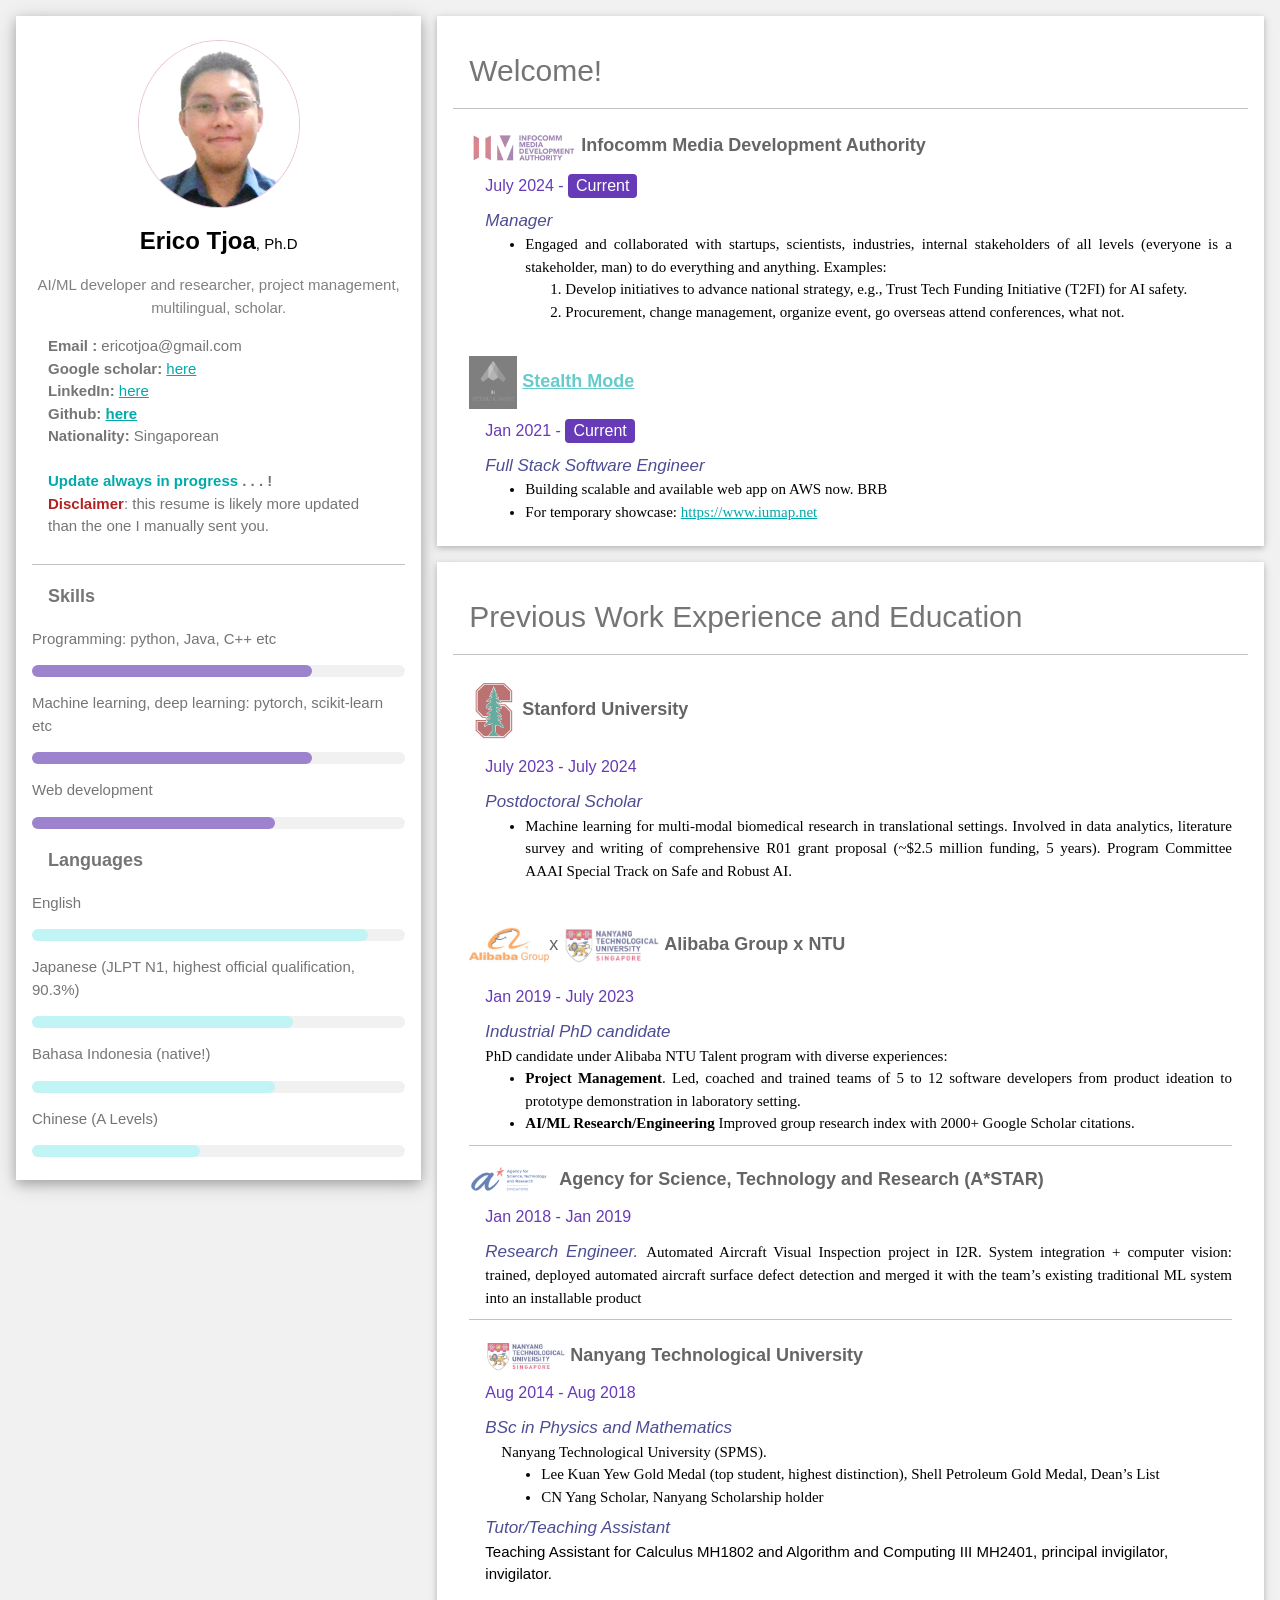
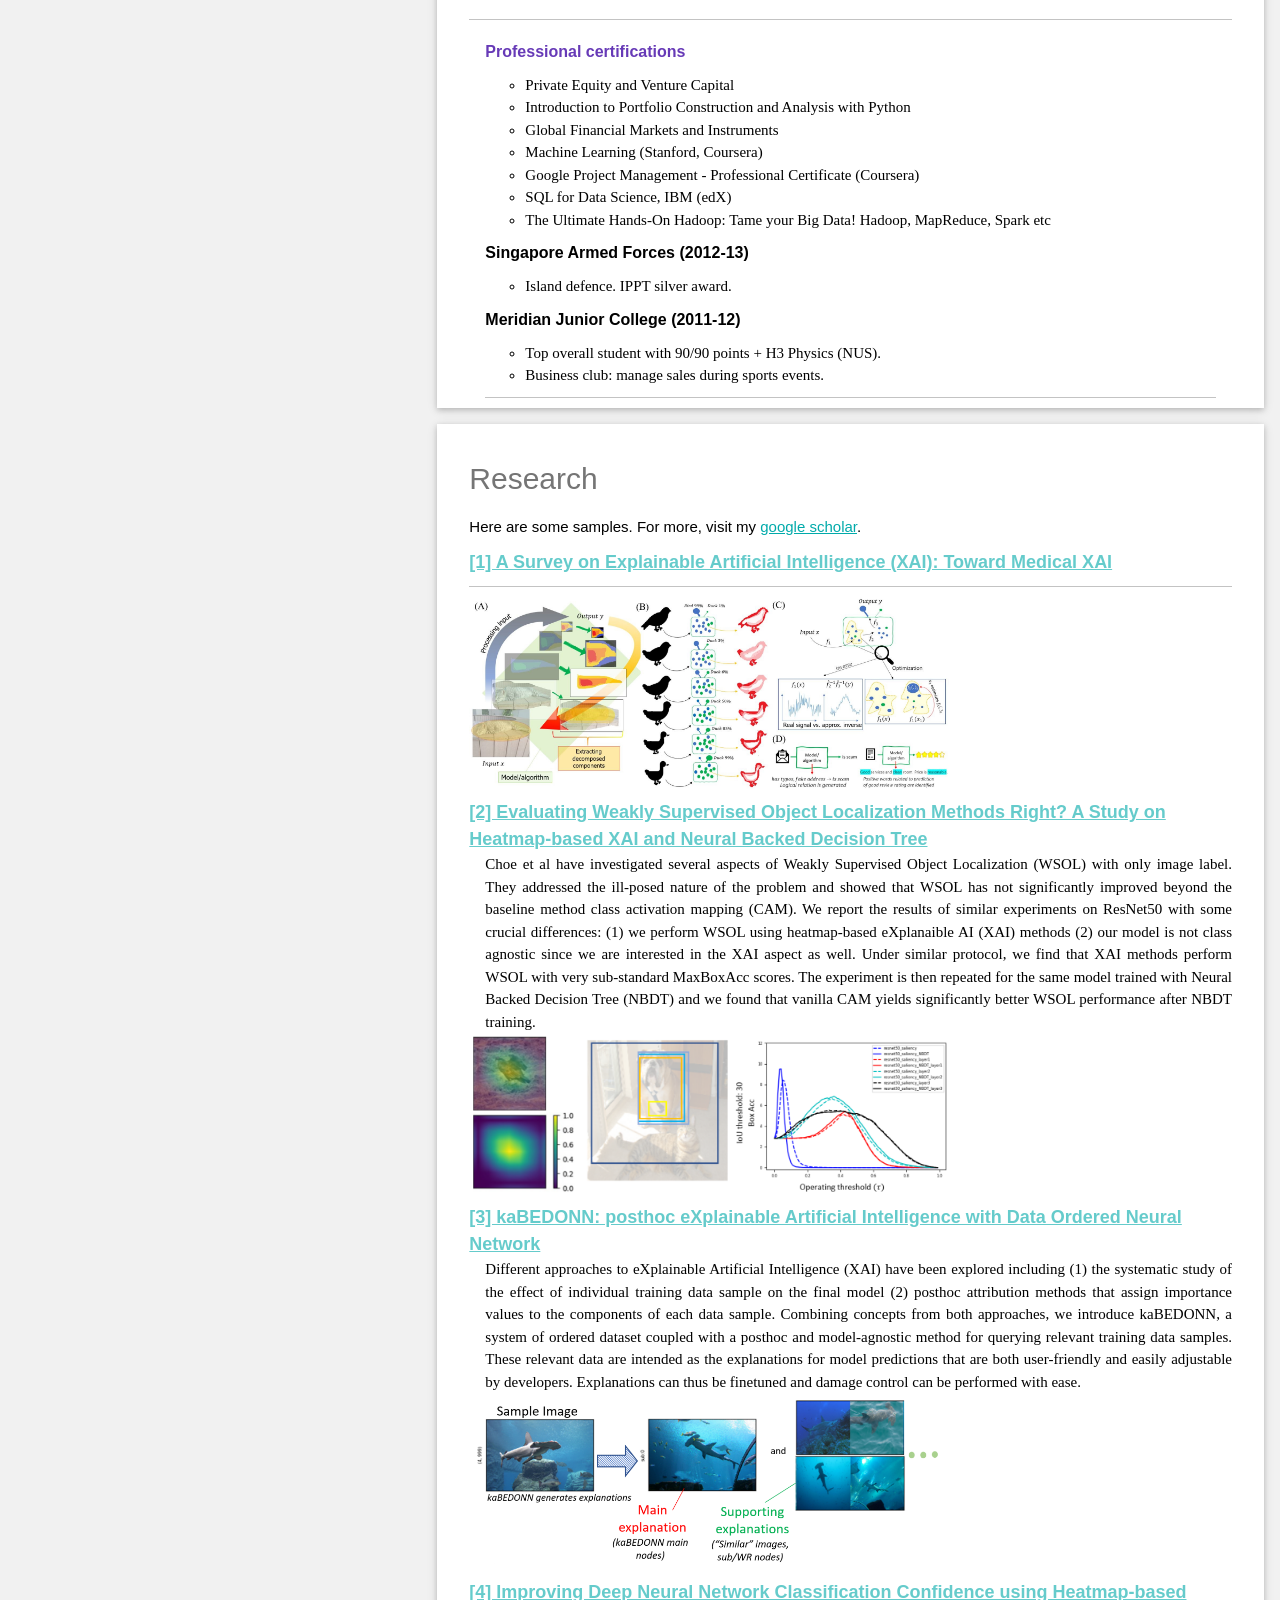
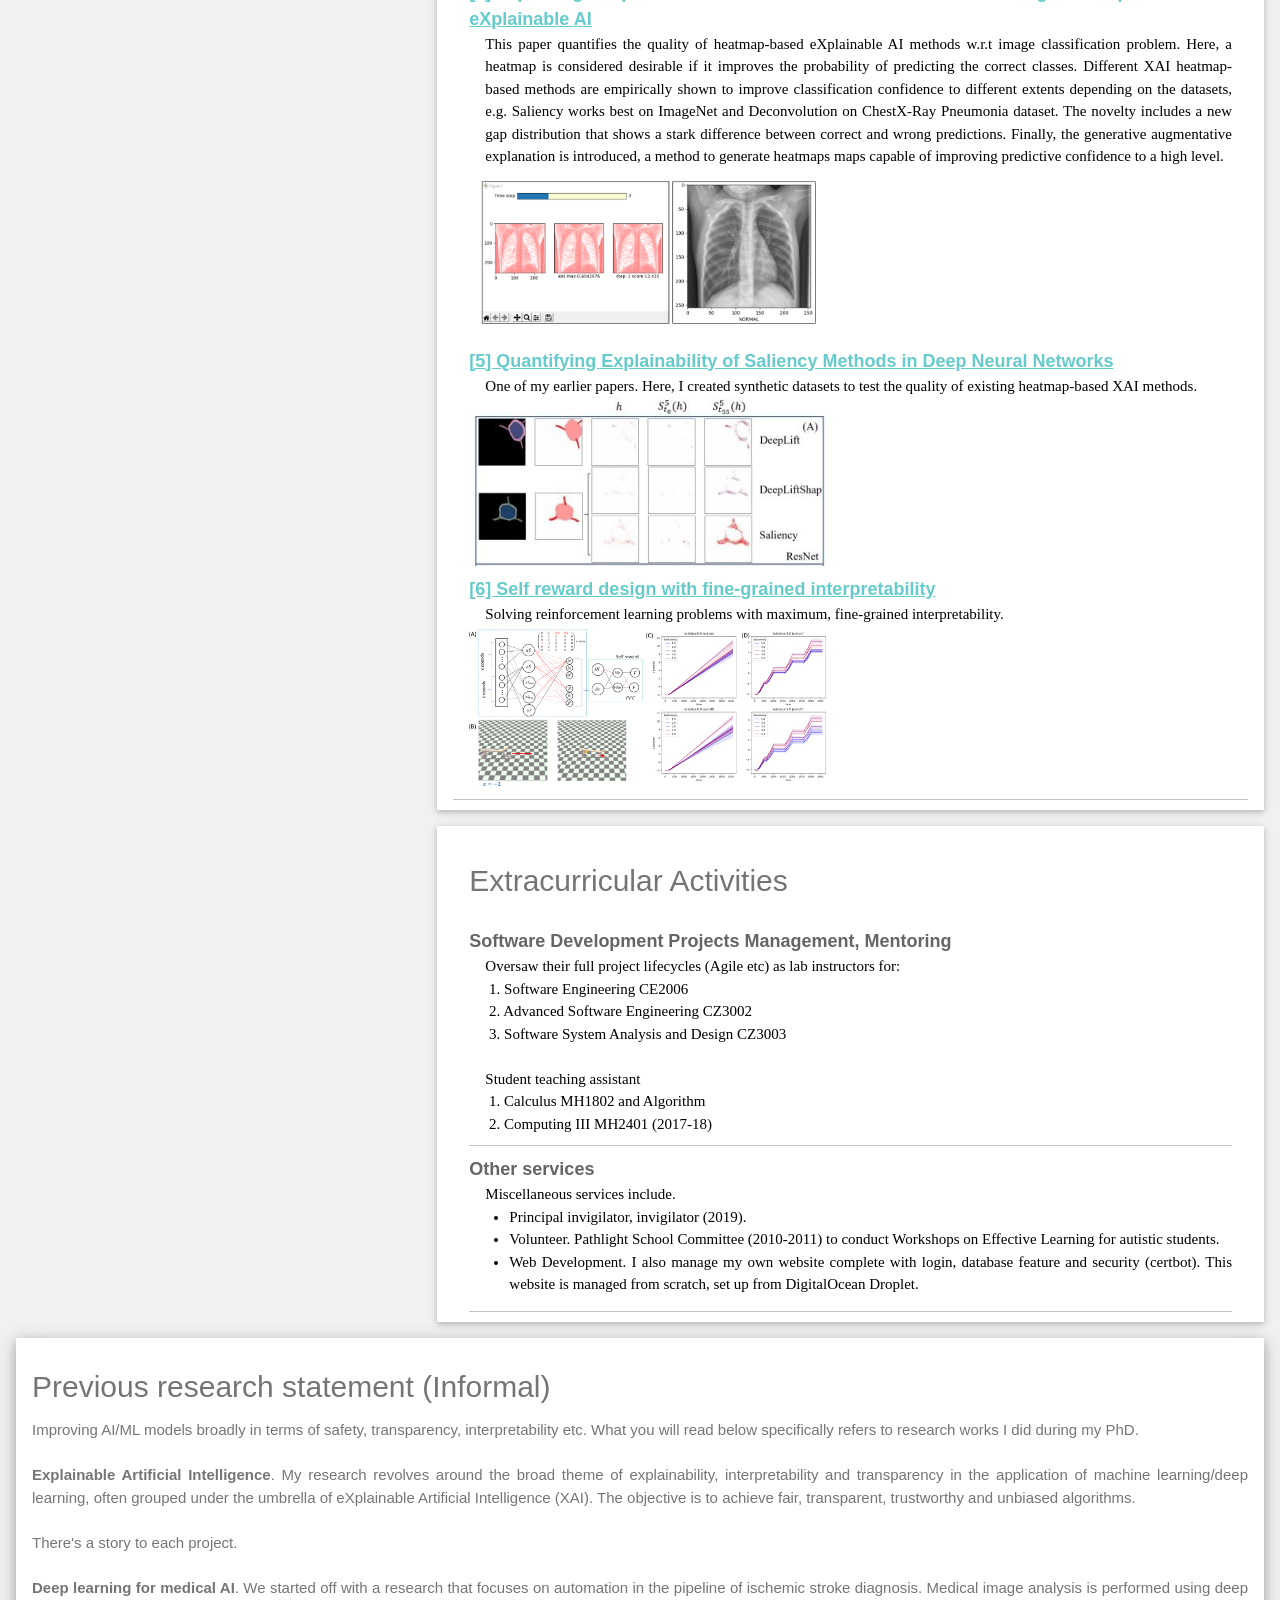
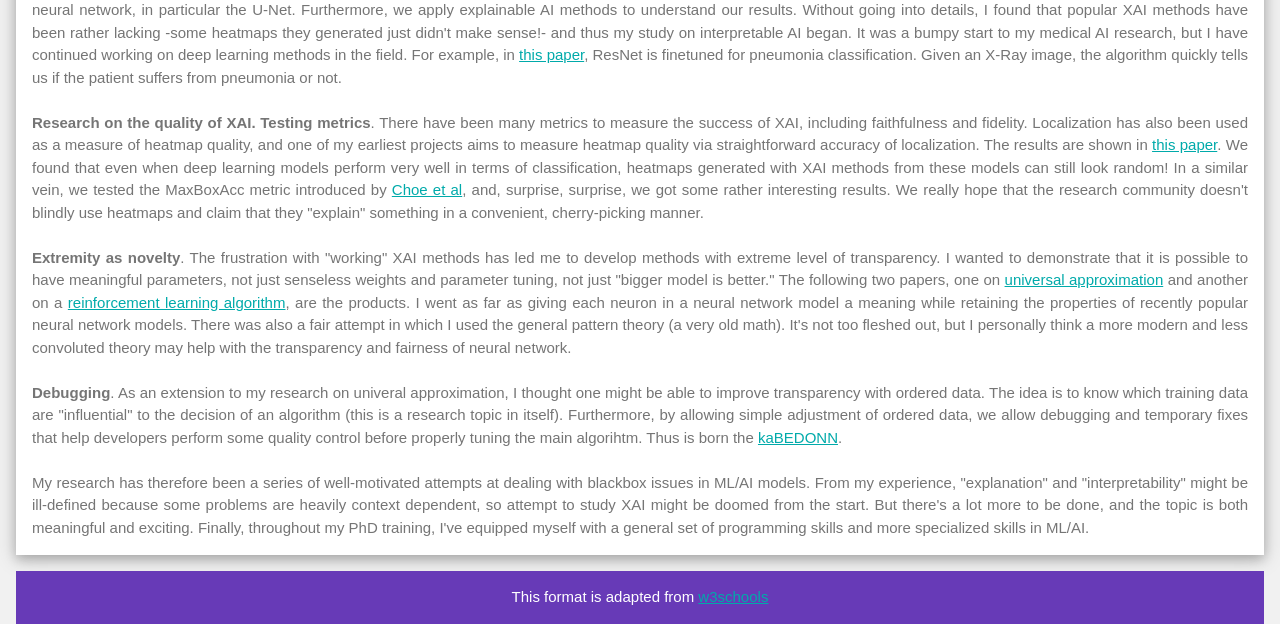
==== commit 6229ec67: "Update index.html" ====
--- a/index.html
+++ b/index.html
@@ -101,7 +101,11 @@
           <div class="contentpar">
             <h6 class="job-subtitle"> <i>Manager</i></h6> 
             <ul class="subjob-list-point">
-              <li>Engaged and collaborated with startups, scientists and industries to develop and fund initiatives to advance national strategy, e.g., Trust Tech Funding Initiative (T2FI) for AI safety etc.</li>
+              <li>Engaged and collaborated with startups, scientists, industries, internal stakeholders of all levels (everyone is a stakeholder, man) to do everything and anything. Examples:</li>
+              <ol>
+                <li>Develop initiatives to advance national strategy, e.g., Trust Tech Funding Initiative (T2FI) for AI safety. </li>
+                <li>Procurement, change management, organize event, go overseas attend conferences, what not.</li>
+              </ol>
             </ul>
           </div>
         </div>
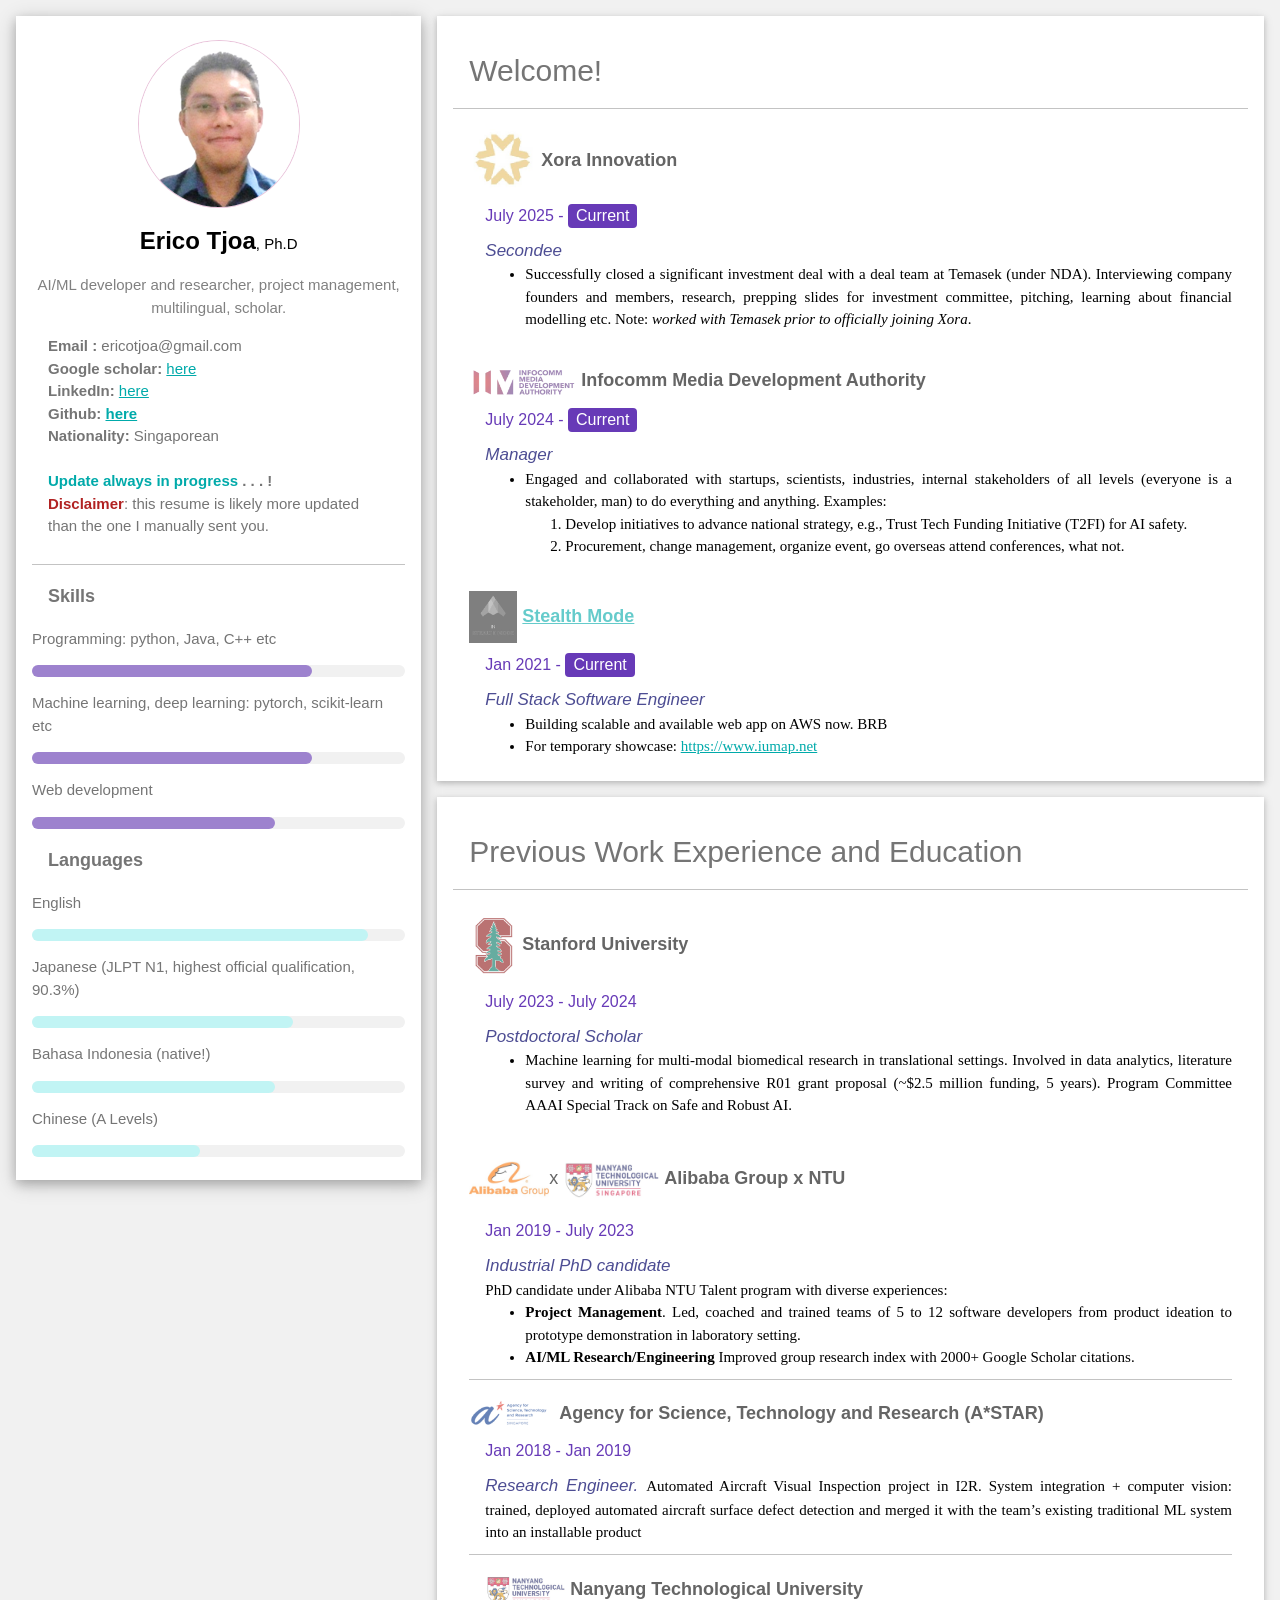
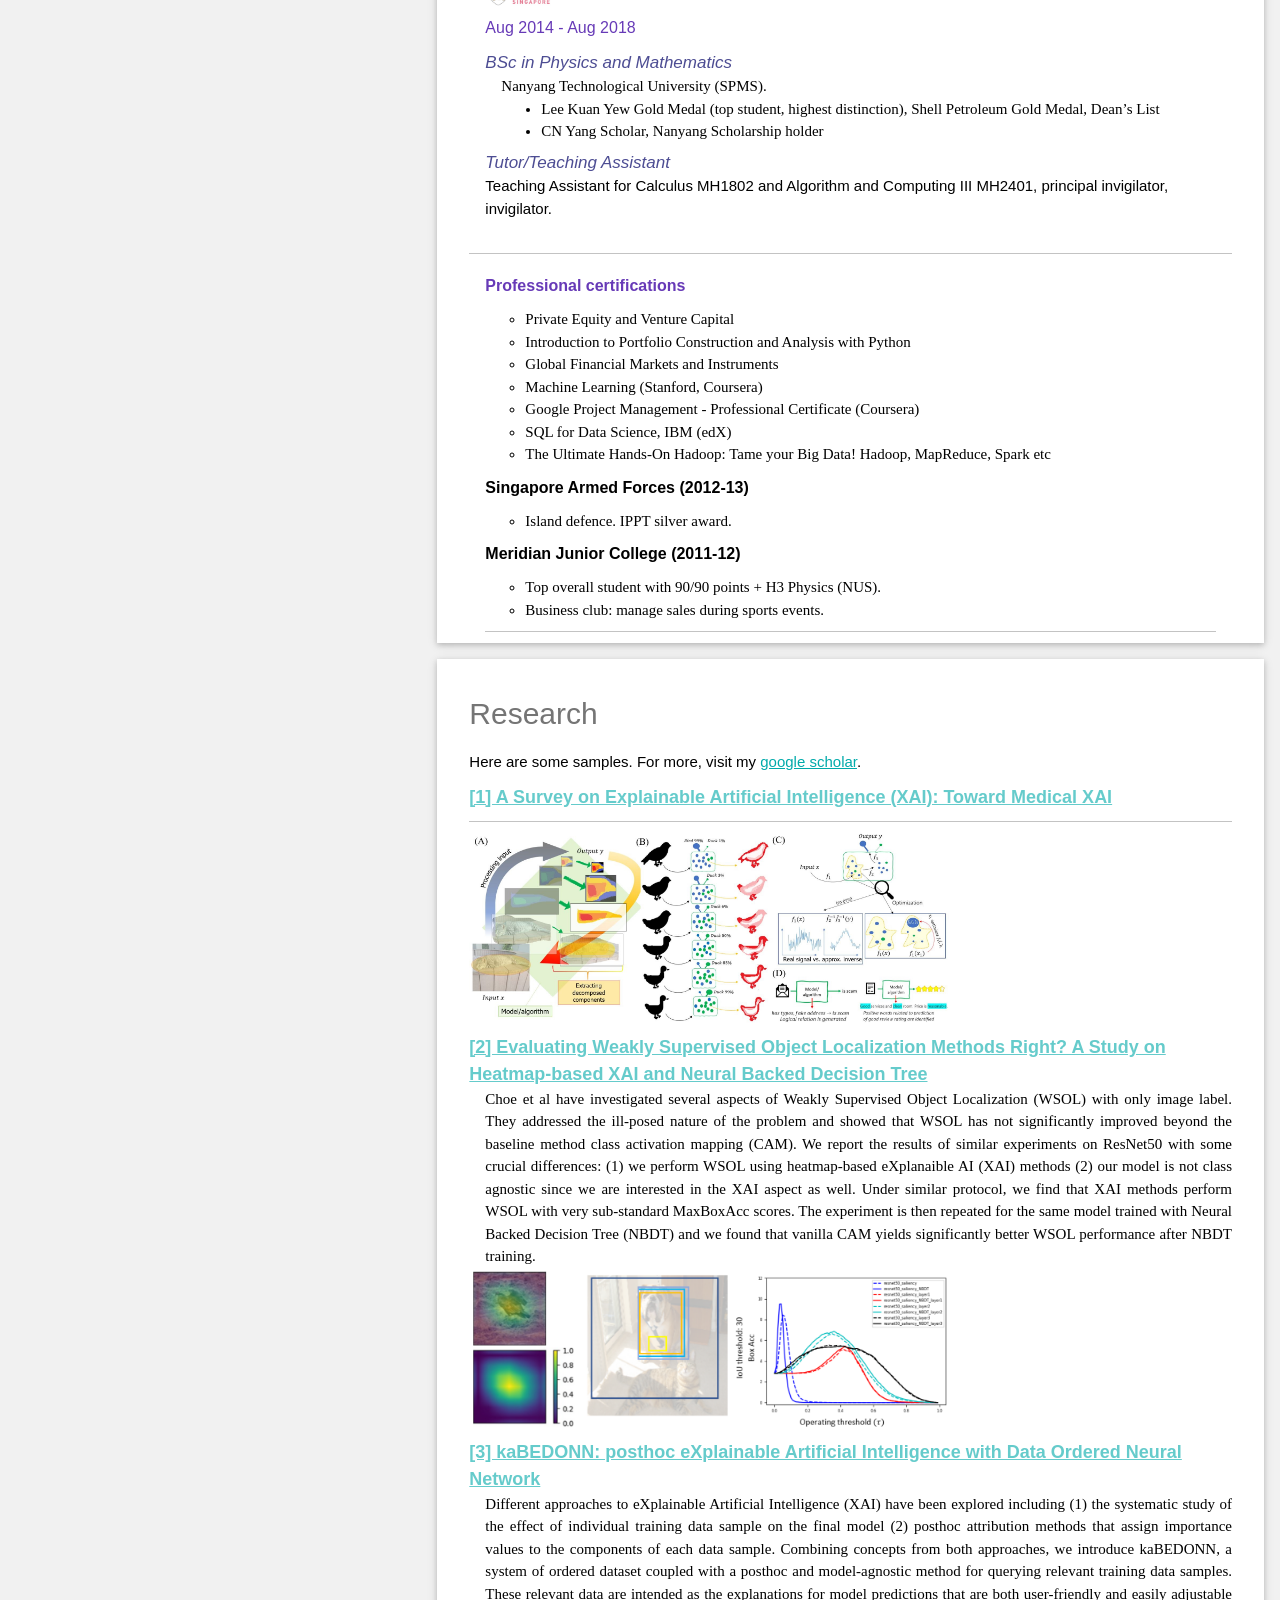
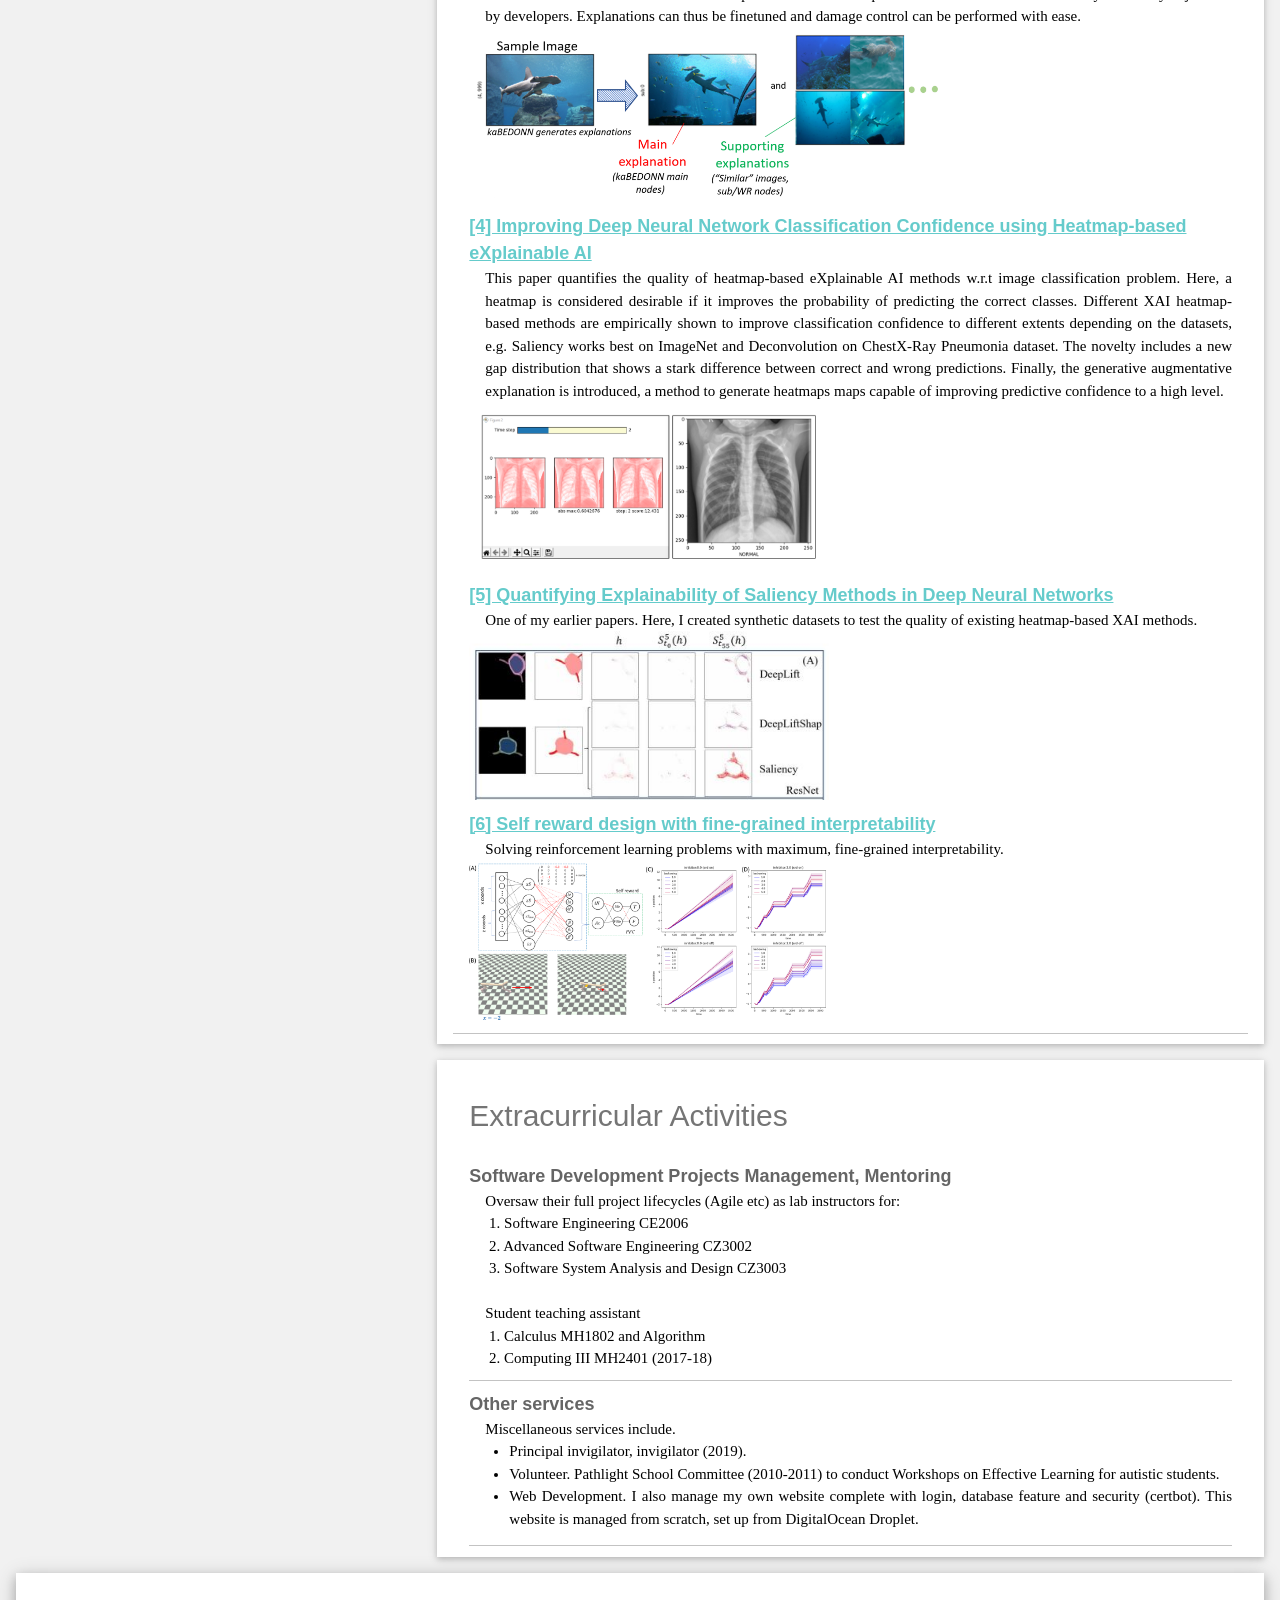
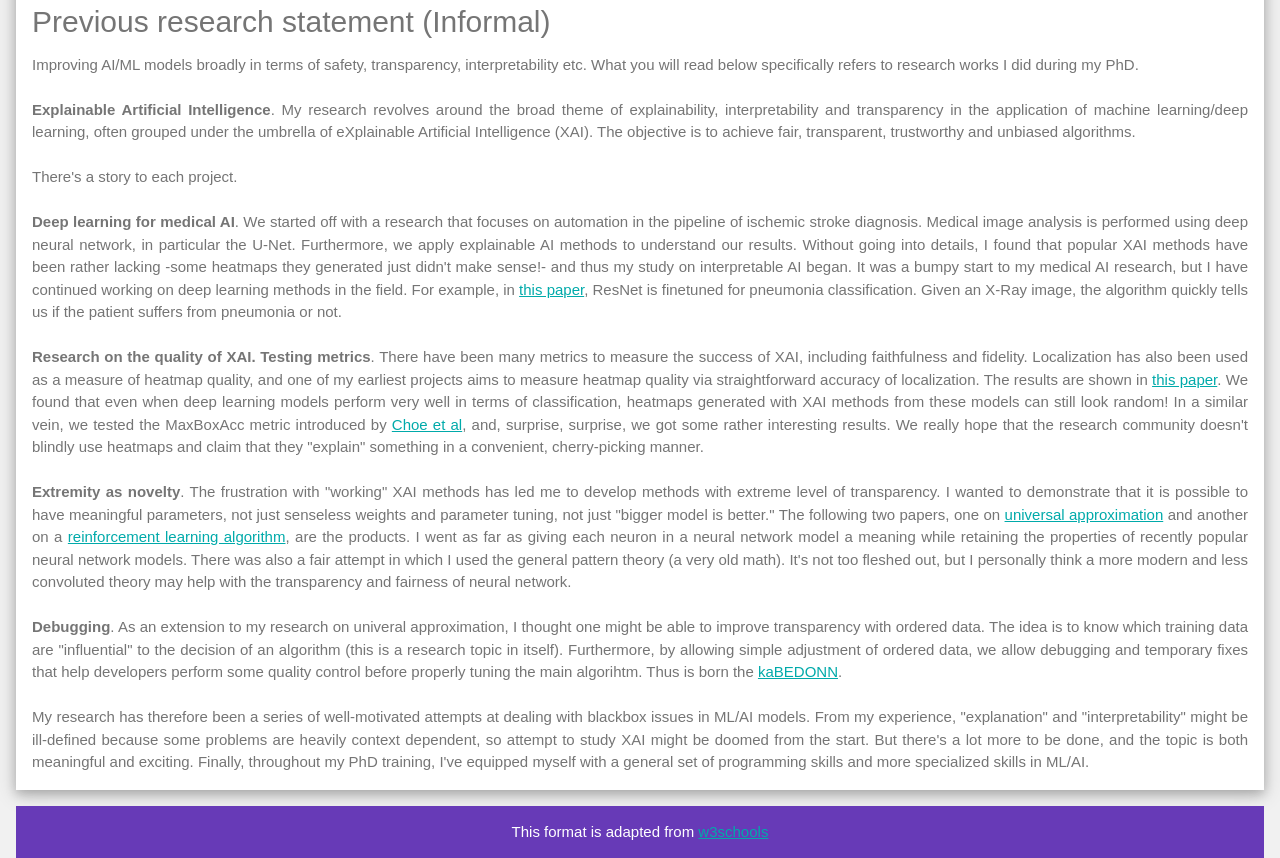
==== commit 9aff92b3: "xora update" ====
--- a/index.html
+++ b/index.html
@@ -94,6 +94,19 @@
       <div class="w3-container w3-card w3-white w3-margin-bottom">
         <h2 class="w3-text-grey w3-padding-16"><i class="fa fa-suitcase fa-fw w3-margin-right w3-xxlarge w3-text-teal"></i>Welcome!</h2>           
         <hr> 
+
+        <div class="w3-container" >
+          <h5 class="w3-opacity" ><img src="imgs/xora.png" width="67px" >&nbsp;<b>Xora Innovation</b></h5>
+          <h6 class="w3-text-deep-purple"><i class="fa fa-calendar fa-fw w3-margin-right"></i>July 2025 - <span class="w3-tag w3-deep-purple w3-round">Current</span></h6>
+          <div class="contentpar">
+            <h6 class="job-subtitle"> <i>Secondee</i></h6> 
+            <ul class="subjob-list-point">
+              <li>Successfully closed a significant investment deal with a deal team at Temasek (under NDA). Interviewing company founders and members, research, prepping slides for investment committee, pitching, learning about financial modelling etc. Note: <i>worked with Temasek prior to officially joining Xora</i>.</li>
+
+            </ul>
+          </div>
+        </div>
+        <br>
 
         <div class="w3-container" >
           <h5 class="w3-opacity" ><img src="imgs/imda.png" width="107px" >&nbsp;<b>Infocomm Media Development Authority</b></h5>
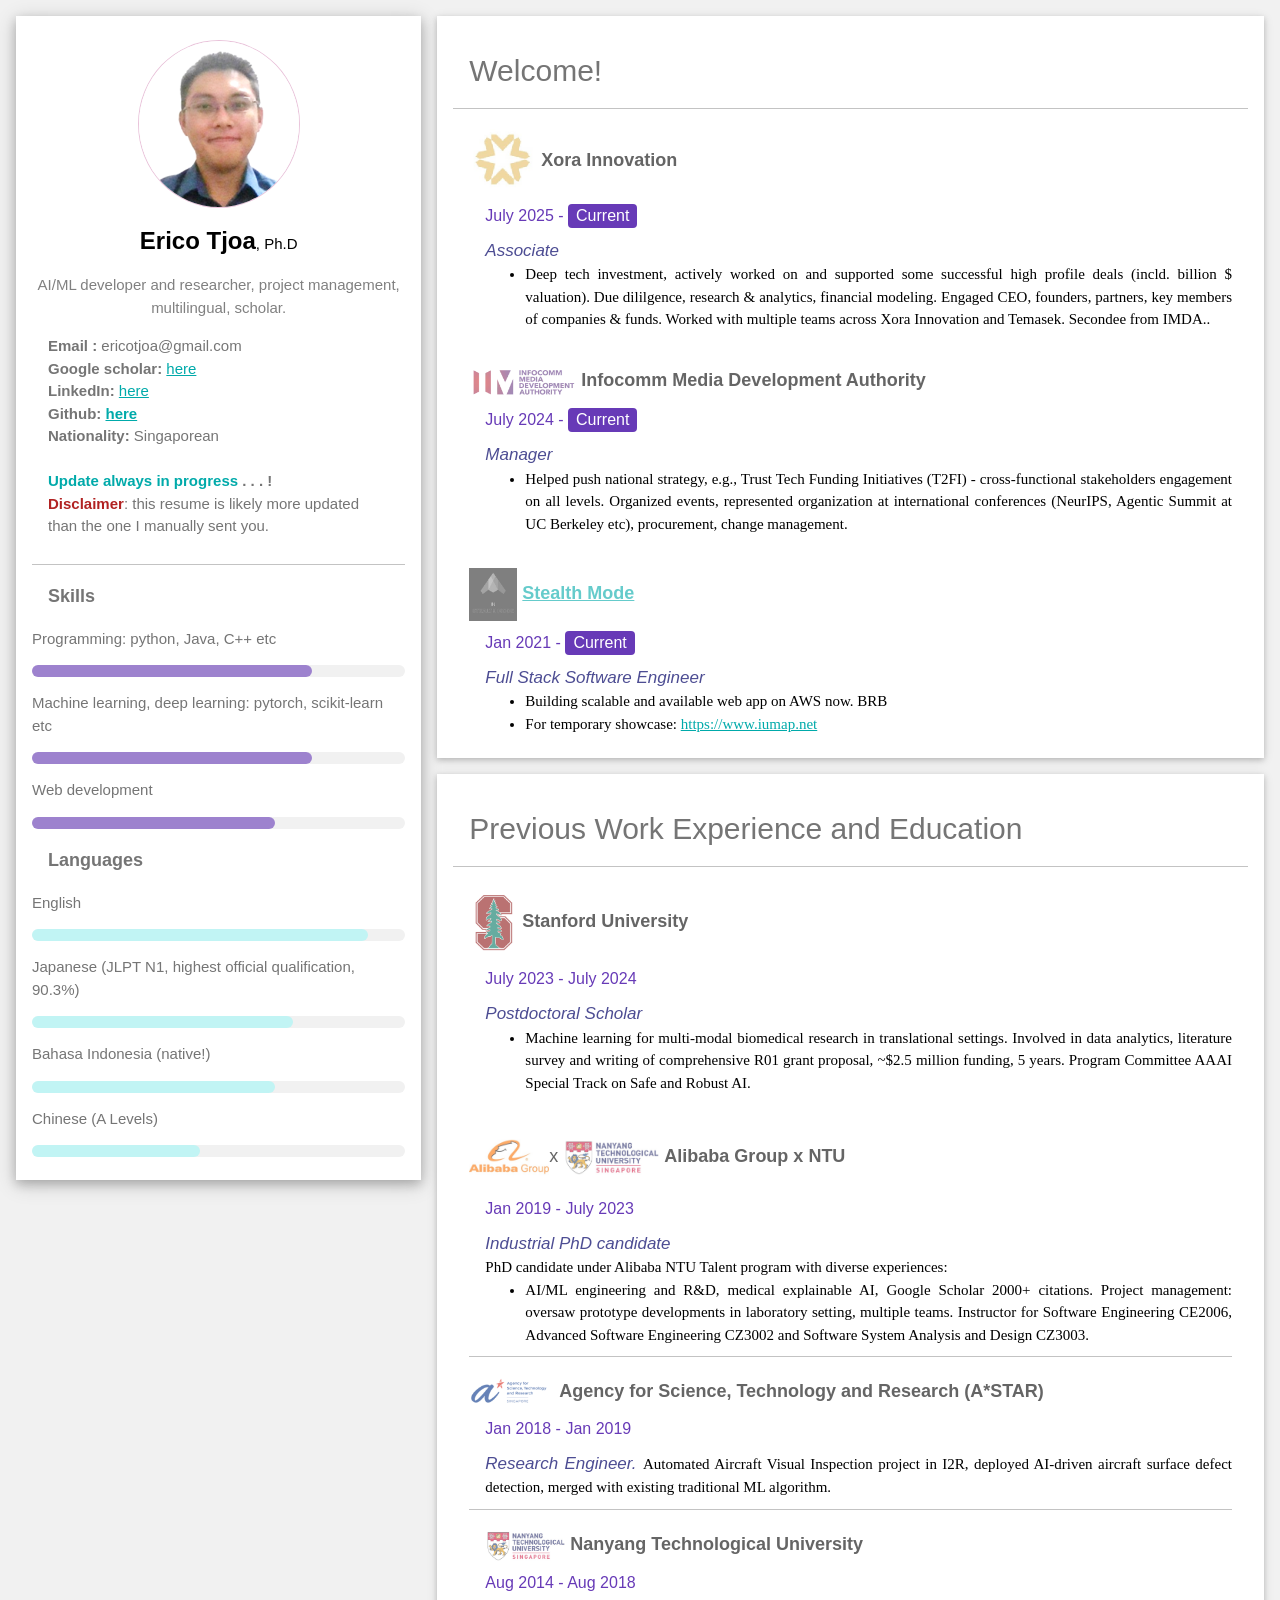
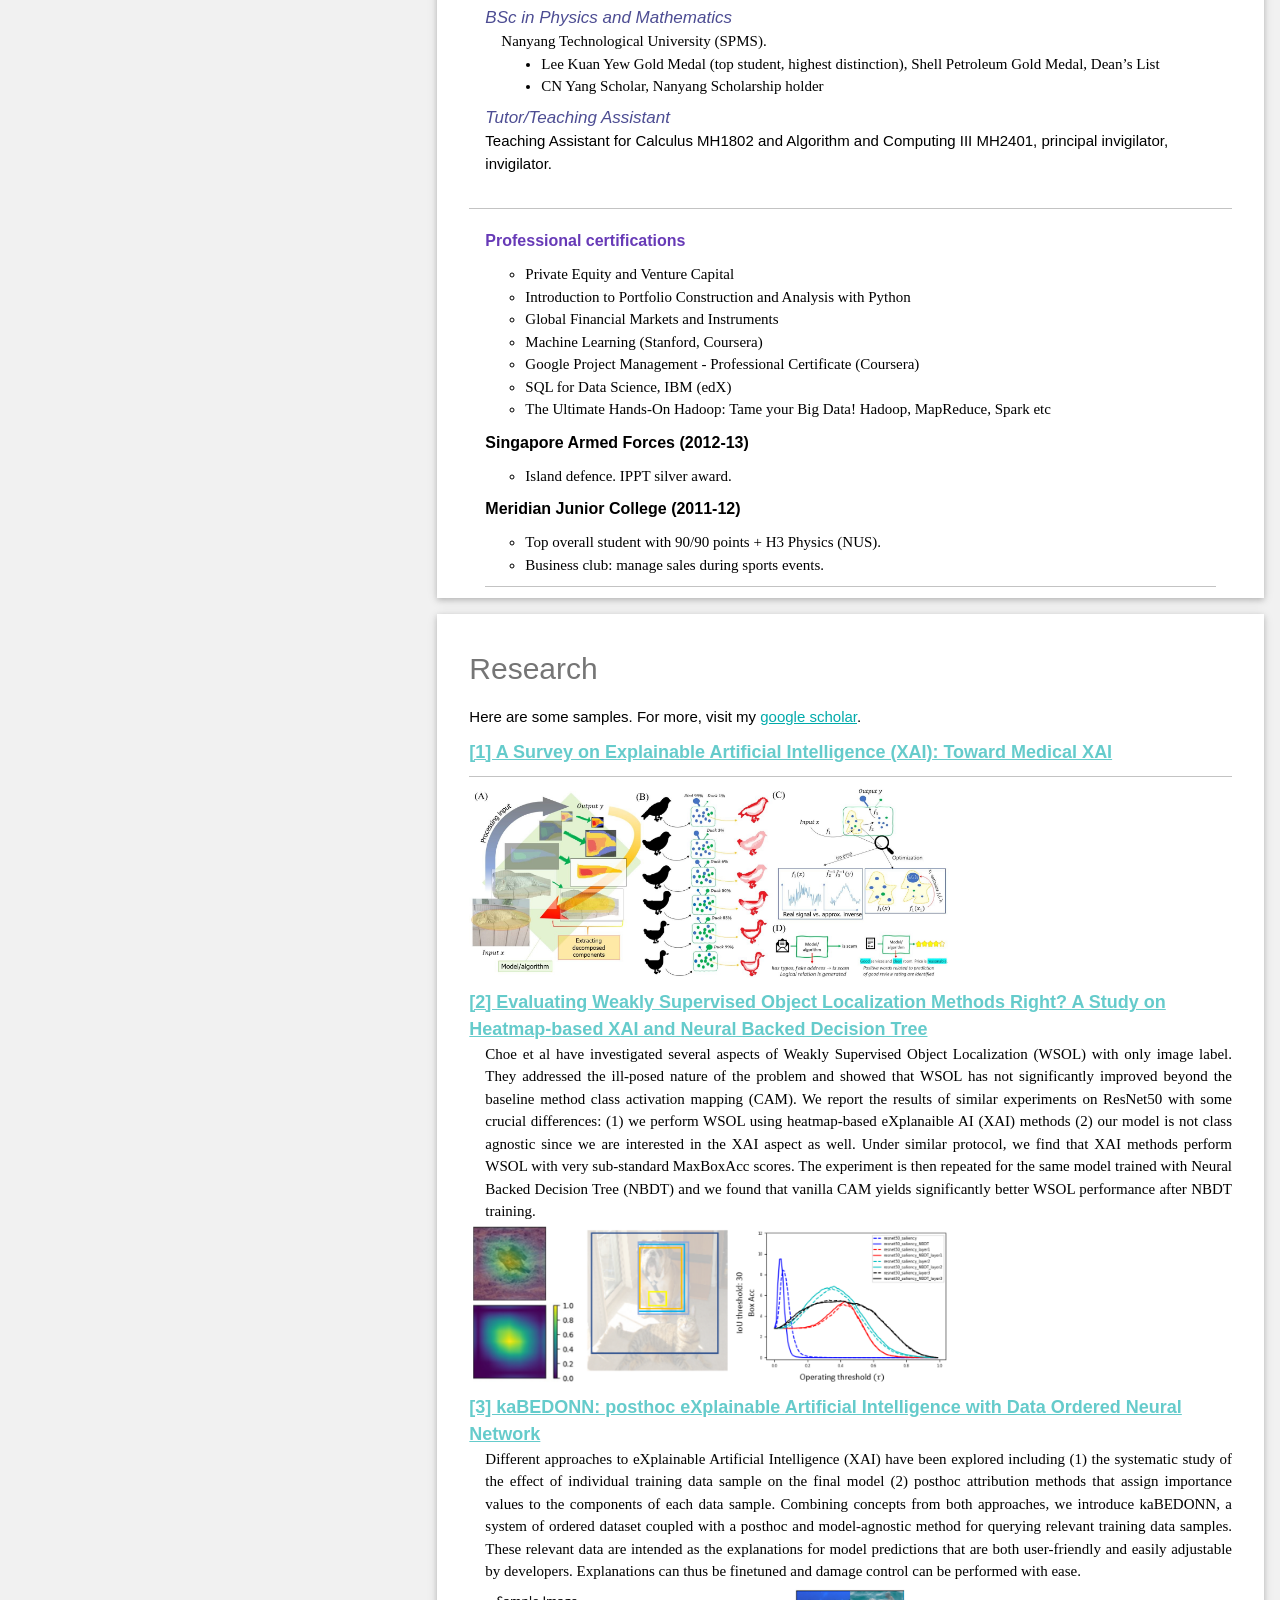
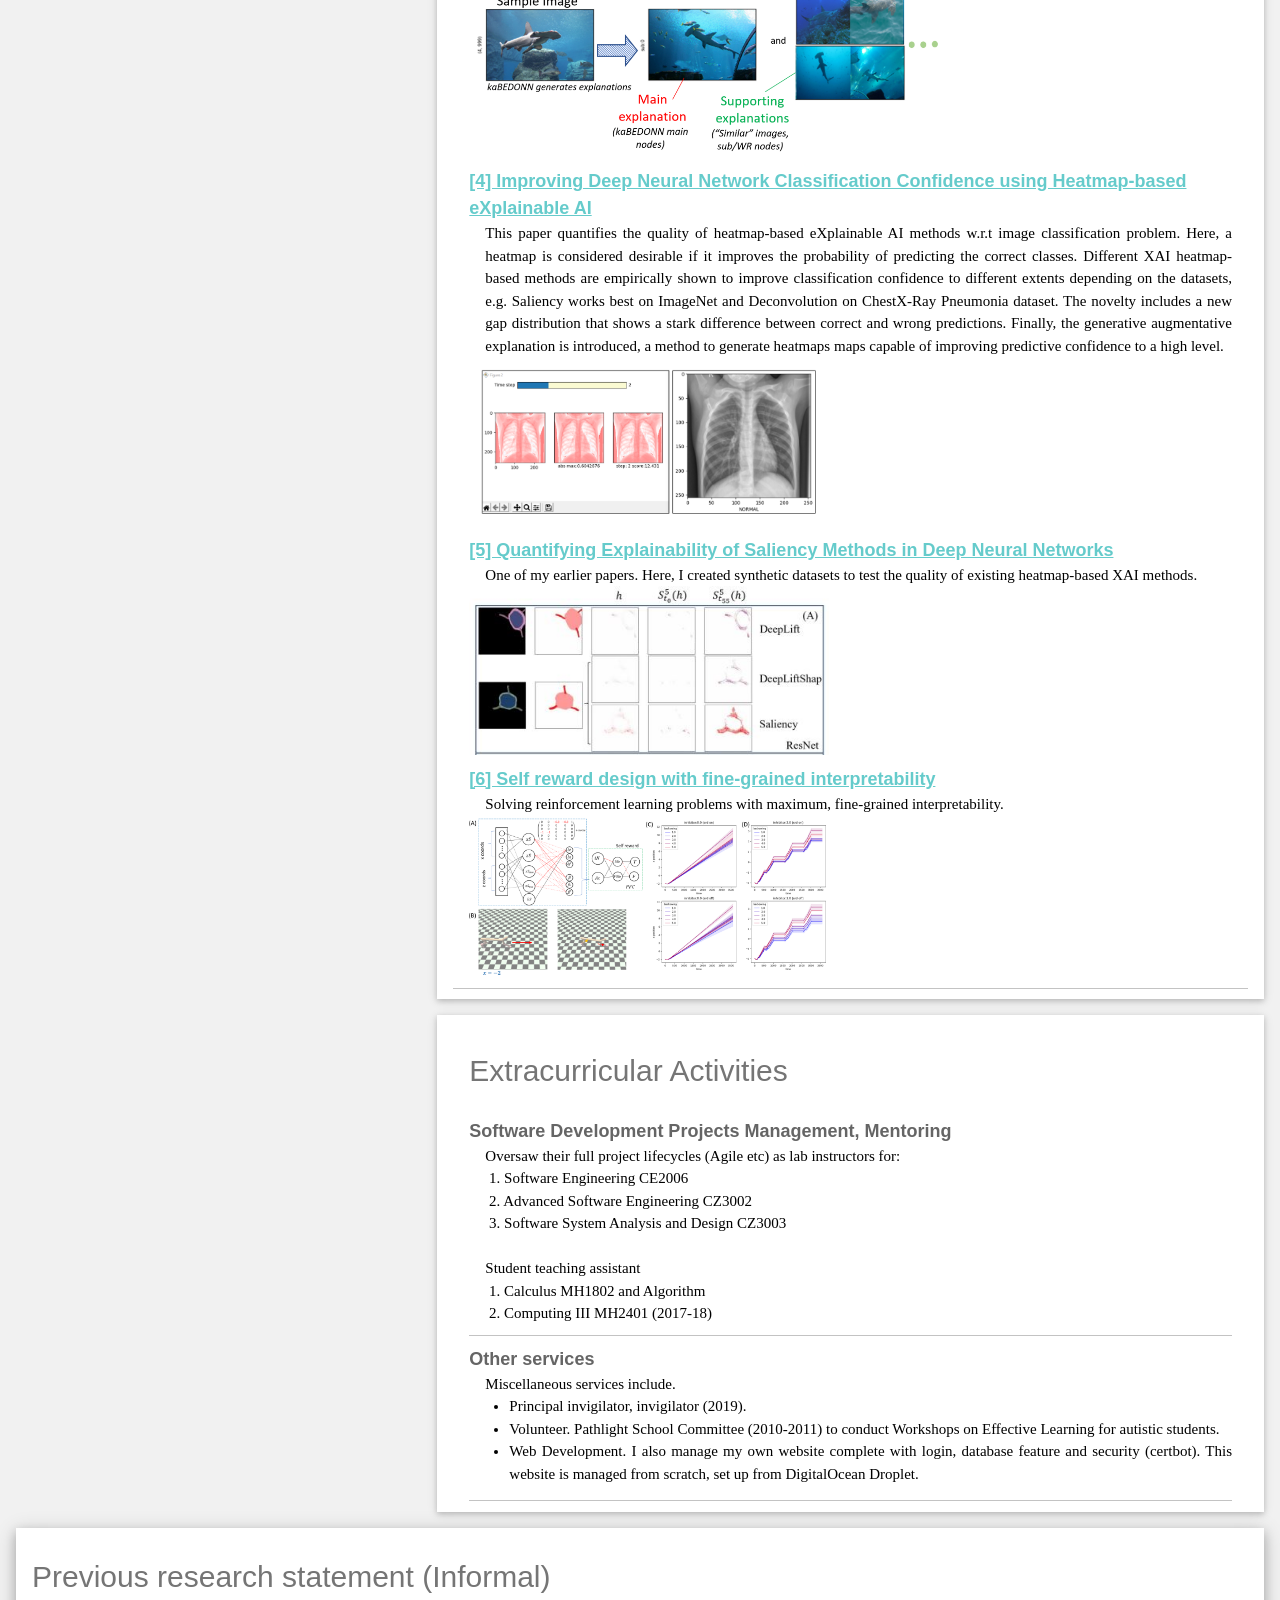
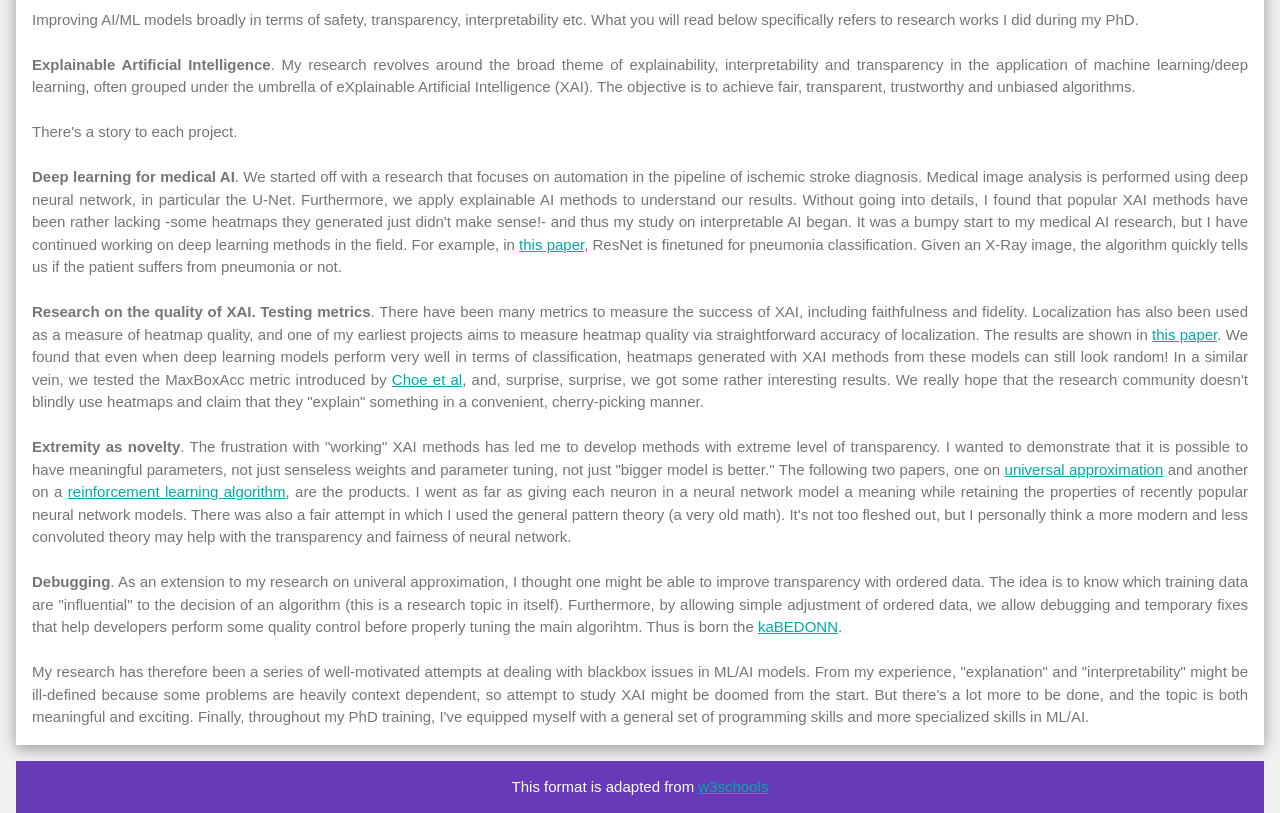
==== commit e2c05b0d: "Update index.html" ====
--- a/index.html
+++ b/index.html
@@ -99,9 +99,9 @@
           <h5 class="w3-opacity" ><img src="imgs/xora.png" width="67px" >&nbsp;<b>Xora Innovation</b></h5>
           <h6 class="w3-text-deep-purple"><i class="fa fa-calendar fa-fw w3-margin-right"></i>July 2025 - <span class="w3-tag w3-deep-purple w3-round">Current</span></h6>
           <div class="contentpar">
-            <h6 class="job-subtitle"> <i>Secondee</i></h6> 
-            <ul class="subjob-list-point">
-              <li>Successfully closed a significant investment deal with a deal team at Temasek (under NDA). Interviewing company founders and members, research, prepping slides for investment committee, pitching, learning about financial modelling etc. Note: <i>worked with Temasek prior to officially joining Xora</i>.</li>
+            <h6 class="job-subtitle"> <i>Associate</i></h6> 
+            <ul class="subjob-list-point">
+              <li>Deep tech investment, actively worked on and supported some successful high profile deals (incld. billion $ valuation). Due dililgence, research & analytics, financial modeling. Engaged CEO, founders, partners, key members of companies & funds. Worked with multiple teams across Xora Innovation and Temasek. Secondee from IMDA.</i>.</li>
 
             </ul>
           </div>
@@ -114,10 +114,7 @@
           <div class="contentpar">
             <h6 class="job-subtitle"> <i>Manager</i></h6> 
             <ul class="subjob-list-point">
-              <li>Engaged and collaborated with startups, scientists, industries, internal stakeholders of all levels (everyone is a stakeholder, man) to do everything and anything. Examples:</li>
-              <ol>
-                <li>Develop initiatives to advance national strategy, e.g., Trust Tech Funding Initiative (T2FI) for AI safety. </li>
-                <li>Procurement, change management, organize event, go overseas attend conferences, what not.</li>
+              <li>Helped push national strategy, e.g., Trust Tech Funding Initiatives (T2FI) - cross-functional stakeholders engagement on all levels. Organized events, represented organization at international conferences (NeurIPS, Agentic Summit at UC Berkeley etc), procurement, change management.</li>
               </ol>
             </ul>
           </div>
@@ -152,7 +149,7 @@
           <div class="contentpar">
             <h6 class="job-subtitle"> <i>Postdoctoral Scholar</i></h6> 
             <ul class="subjob-list-point">
-              <li>Machine learning for multi-modal biomedical research in translational settings. Involved in data analytics, literature survey and writing of comprehensive R01 grant proposal (~$2.5 million funding, 5 years). Program Committee AAAI Special Track on Safe and Robust AI. </li>
+              <li>Machine learning for multi-modal biomedical research in translational settings. Involved in data analytics, literature survey and writing of comprehensive R01 grant proposal, ~$2.5 million funding, 5 years. Program Committee AAAI Special Track on Safe and Robust AI. </li>
             </ul>
           </div>
         </div>
@@ -166,8 +163,7 @@
             <h6 class="job-subtitle"> <i>Industrial PhD candidate</i></h6>
             PhD candidate under Alibaba NTU Talent program with diverse experiences:
             <ul class="subjob-list-point">    
-              <li><b>Project Management</b>. Led, coached and trained teams of 5 to 12 software developers from product ideation to prototype demonstration in laboratory setting. </li>
-              <li><b>AI/ML Research/Engineering</b> Improved group research index with 2000+ Google Scholar citations.</li>
+              <li>AI/ML engineering and R&D, medical explainable AI, Google Scholar 2000+ citations. Project management: oversaw prototype developments in laboratory setting, multiple teams. Instructor for Software Engineering CE2006, Advanced Software Engineering CZ3002 and Software System Analysis and Design CZ3003.</li>
             </ul>
           </div>
 
@@ -179,8 +175,7 @@
           <h6 class="w3-text-deep-purple"><i class="fa fa-calendar fa-fw w3-margin-right"></i>Jan 2018 - Jan 2019</h6>
           <div class="contentpar">   
           <span class="job-subtitle"> <i>Research Engineer.</i> </span>
-             Automated Aircraft Visual Inspection project in I2R. System integration + computer vision: trained, deployed automated aircraft surface defect detection and merged it with the team’s existing traditional ML system into an installable product
-           
+             Automated Aircraft Visual Inspection project in I2R, deployed AI-driven aircraft surface defect detection, merged with existing traditional ML algorithm.
          </div>
           <hr>
 
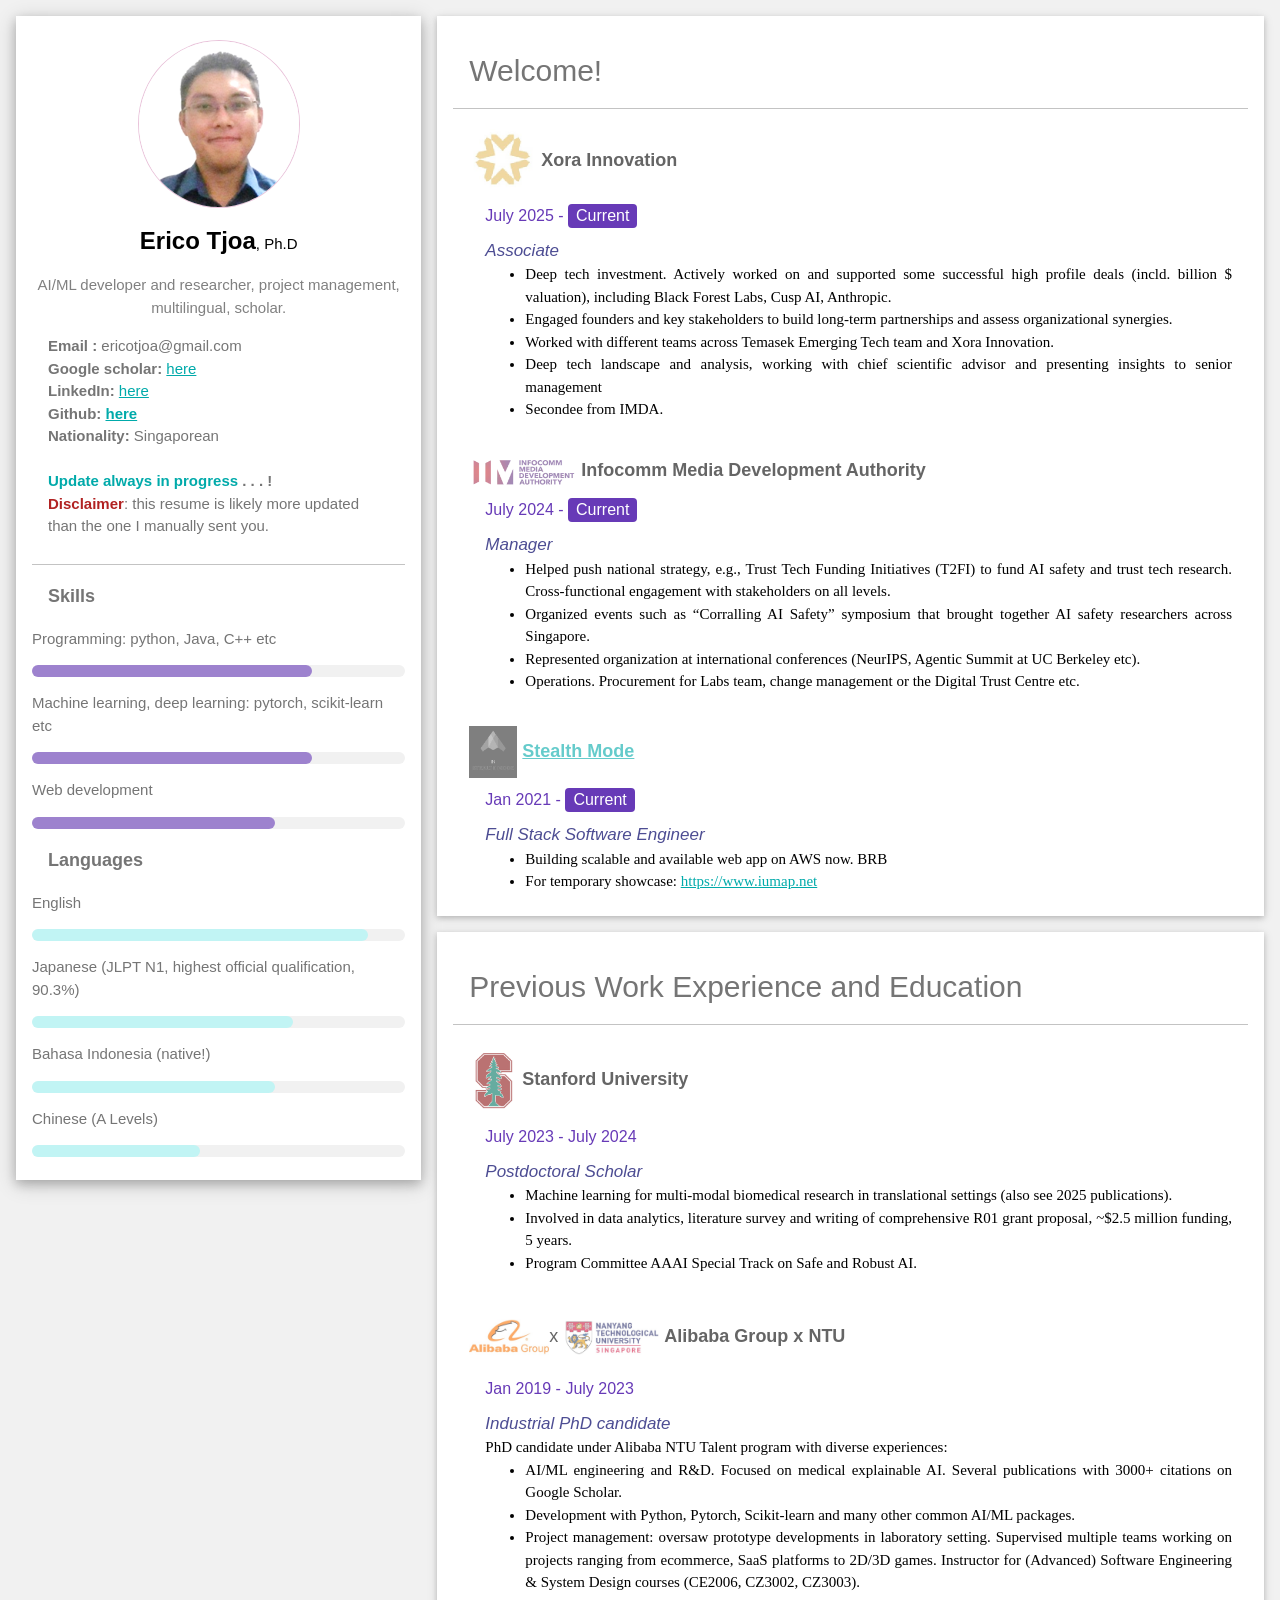
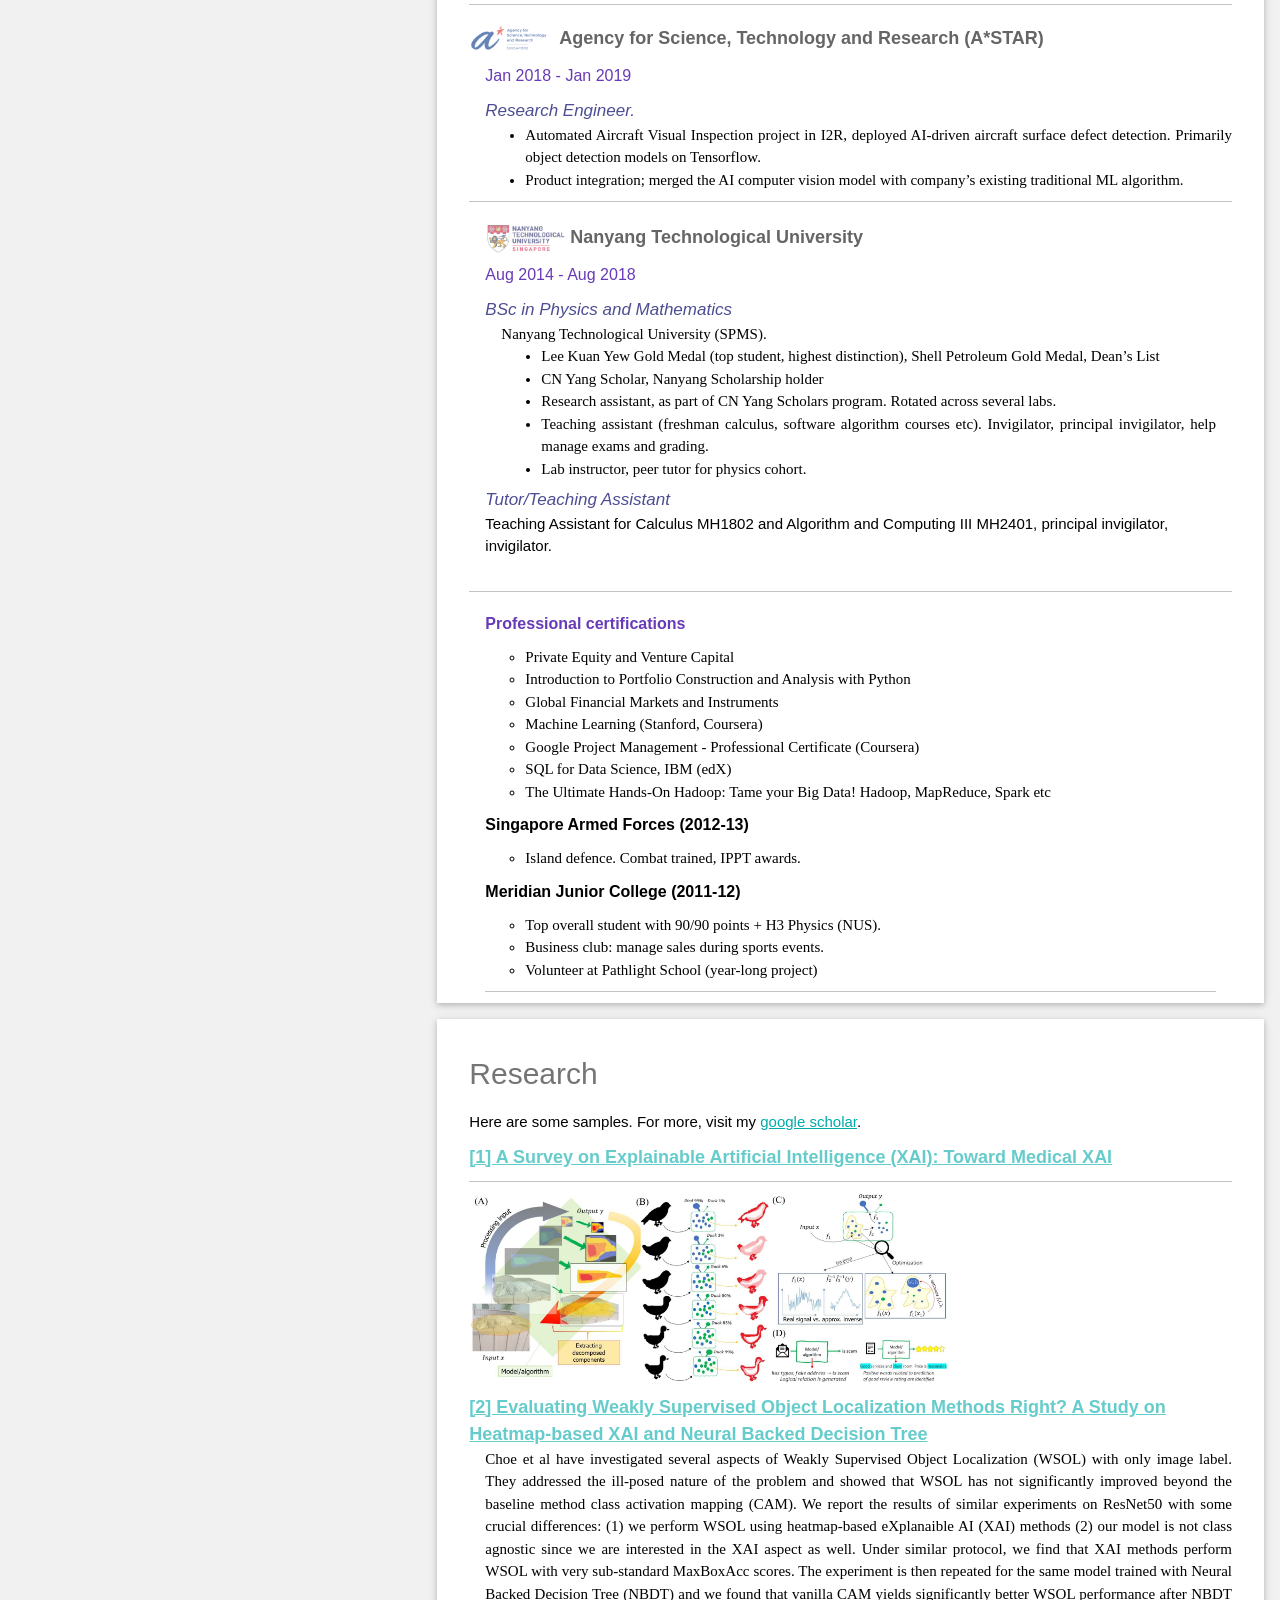
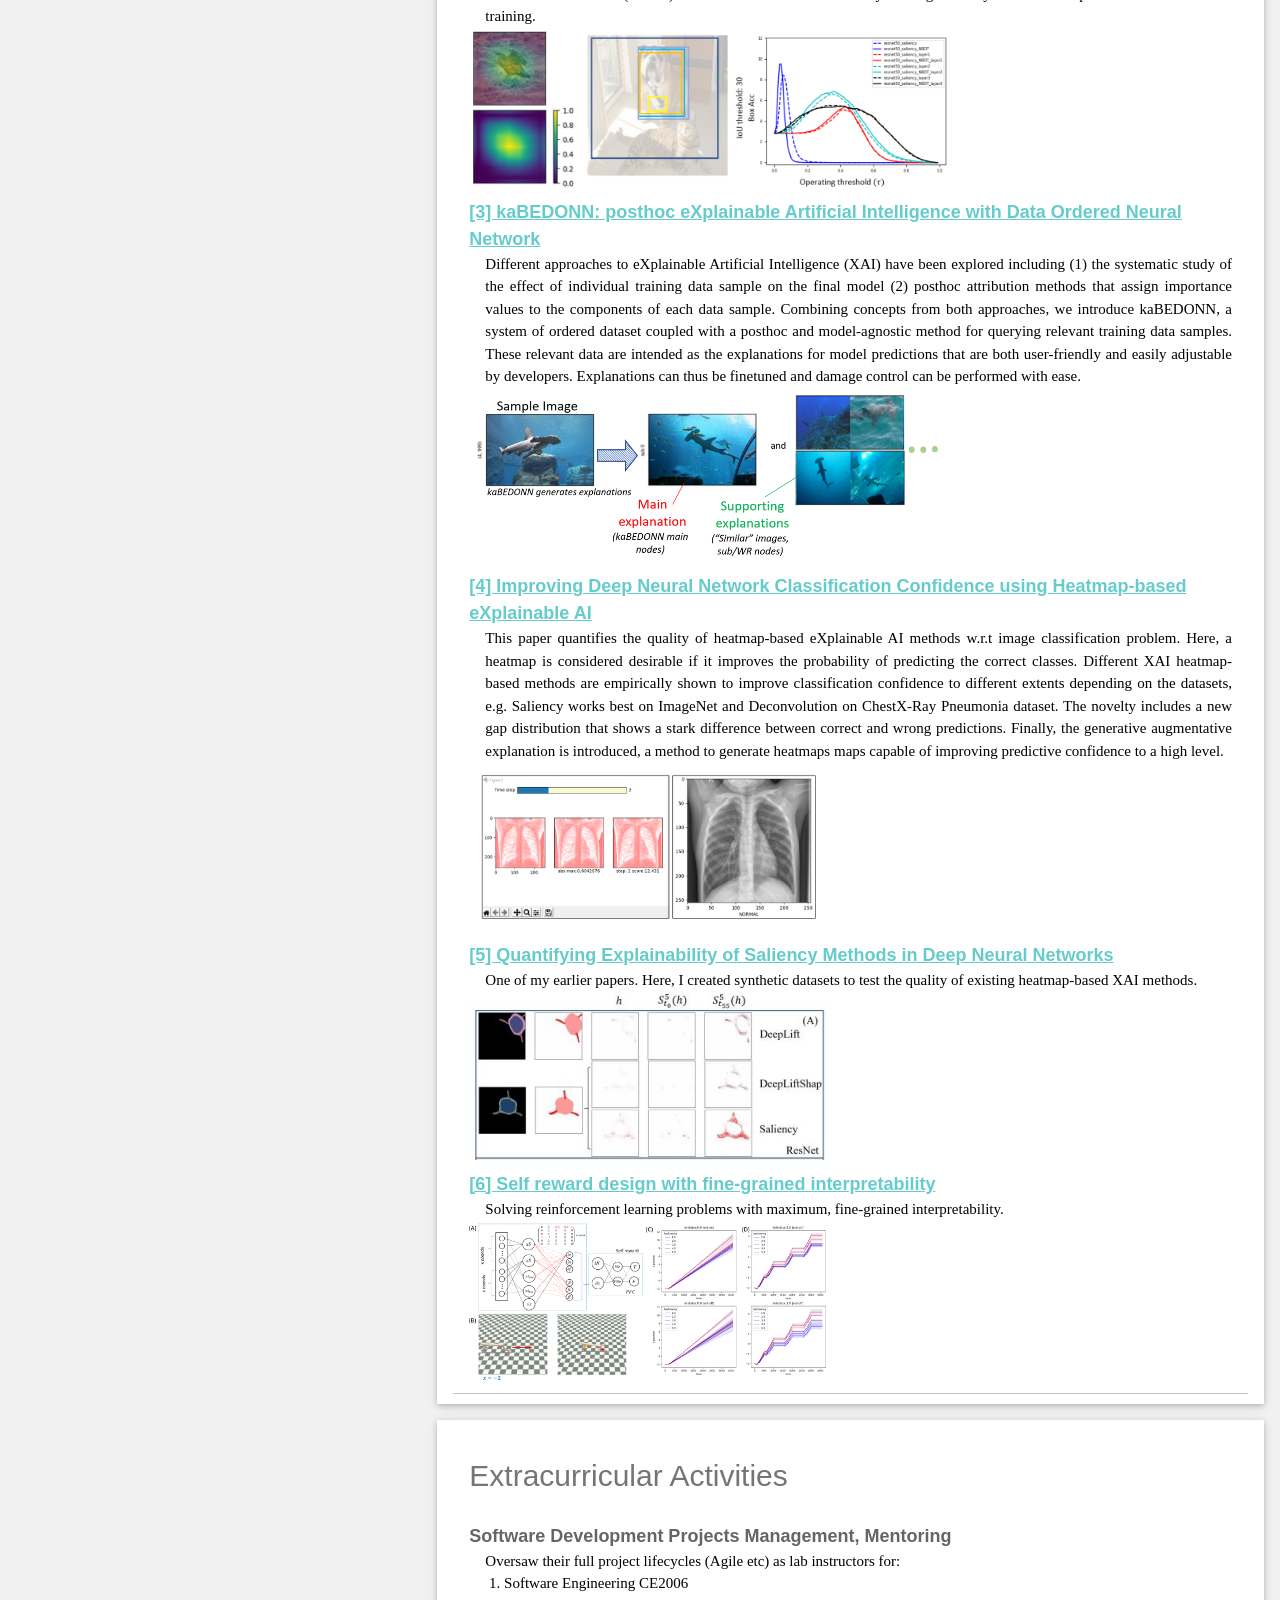
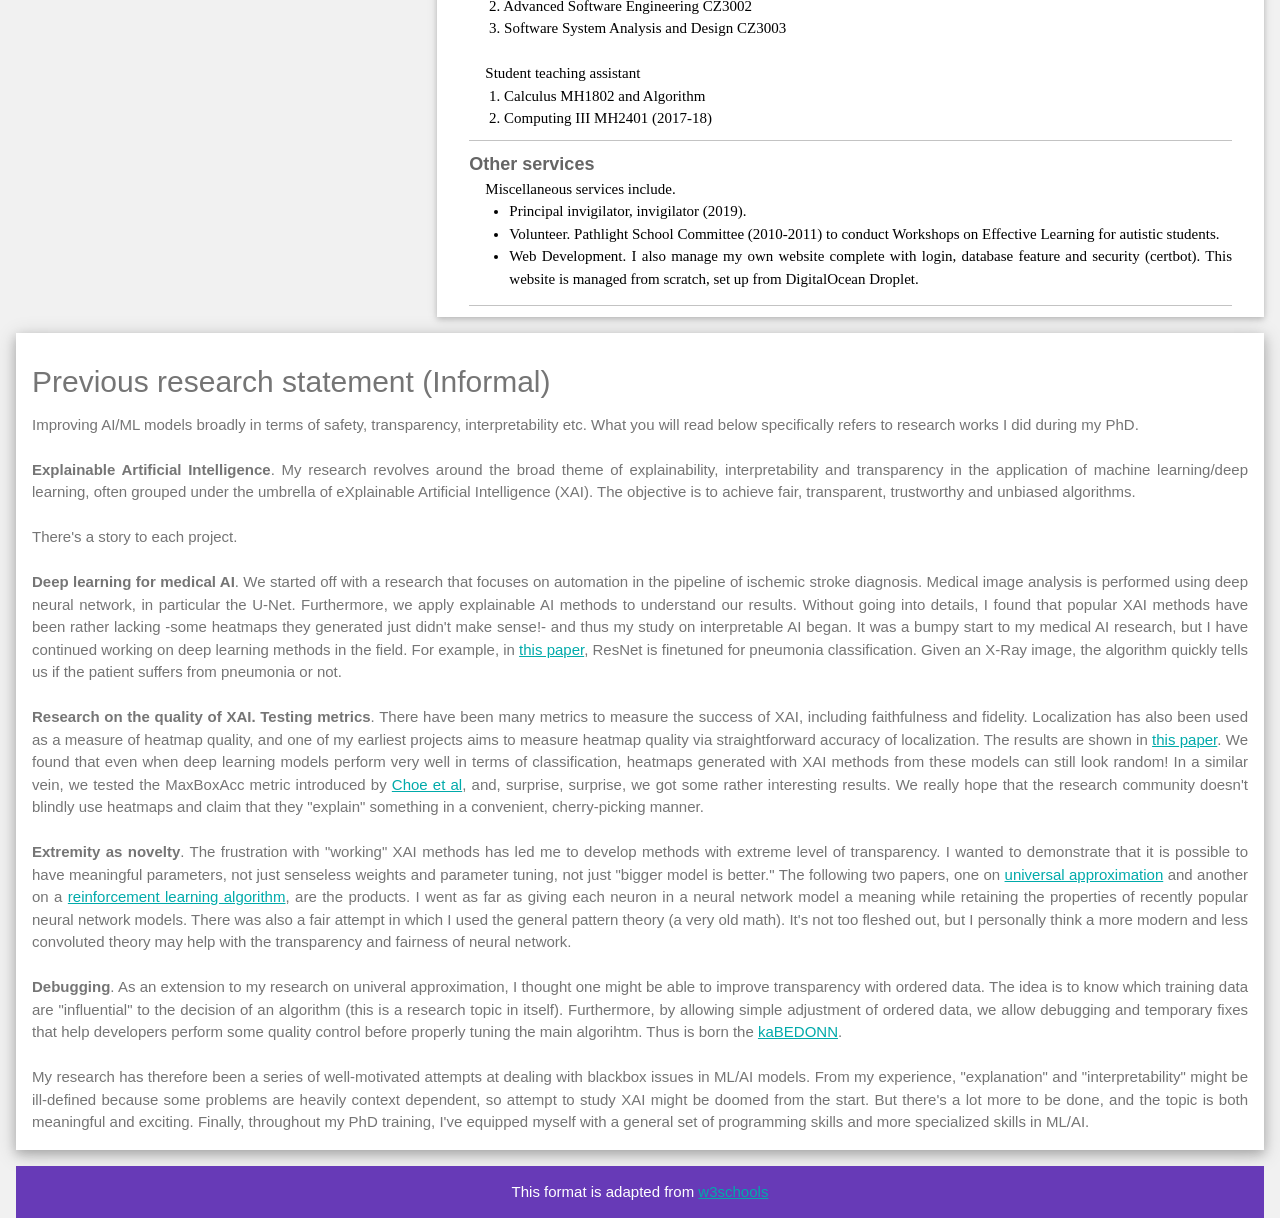
==== commit 3977eeff: "Update index.html" ====
--- a/index.html
+++ b/index.html
@@ -101,8 +101,12 @@
           <div class="contentpar">
             <h6 class="job-subtitle"> <i>Associate</i></h6> 
             <ul class="subjob-list-point">
-              <li>Deep tech investment, actively worked on and supported some successful high profile deals (incld. billion $ valuation). Due dililgence, research & analytics, financial modeling. Engaged CEO, founders, partners, key members of companies & funds. Worked with multiple teams across Xora Innovation and Temasek. Secondee from IMDA.</i>.</li>
-
+              <li>Deep tech investment. Actively worked on and supported some successful high profile deals (incld. billion $ valuation), including Black Forest Labs, Cusp AI, Anthropic. </li>
+              <li>Engaged founders and key stakeholders to build long-term partnerships and assess organizational synergies.</li>
+              <li>Worked with different teams across Temasek Emerging Tech team and Xora Innovation.</li>
+              <li>Deep tech landscape and analysis, working with chief scientific advisor and presenting insights to senior management</li>
+              <li>Secondee from IMDA.</li>
+              
             </ul>
           </div>
         </div>
@@ -114,8 +118,10 @@
           <div class="contentpar">
             <h6 class="job-subtitle"> <i>Manager</i></h6> 
             <ul class="subjob-list-point">
-              <li>Helped push national strategy, e.g., Trust Tech Funding Initiatives (T2FI) - cross-functional stakeholders engagement on all levels. Organized events, represented organization at international conferences (NeurIPS, Agentic Summit at UC Berkeley etc), procurement, change management.</li>
-              </ol>
+              <li>Helped push national strategy, e.g., Trust Tech Funding Initiatives (T2FI) to fund AI safety and trust tech research. Cross-functional engagement with stakeholders on all levels.</li>
+              <li>Organized events such as “Corralling AI Safety” symposium that brought together AI safety researchers across Singapore.</li>
+              <li>Represented organization at international conferences (NeurIPS, Agentic Summit at UC Berkeley etc).</li>
+              <li>Operations. Procurement for Labs team, change management or the Digital Trust Centre etc.</li>
             </ul>
           </div>
         </div>
@@ -149,7 +155,9 @@
           <div class="contentpar">
             <h6 class="job-subtitle"> <i>Postdoctoral Scholar</i></h6> 
             <ul class="subjob-list-point">
-              <li>Machine learning for multi-modal biomedical research in translational settings. Involved in data analytics, literature survey and writing of comprehensive R01 grant proposal, ~$2.5 million funding, 5 years. Program Committee AAAI Special Track on Safe and Robust AI. </li>
+              <li>Machine learning for multi-modal biomedical research in translational settings (also see 2025 publications).</li>
+              <li>Involved in data analytics, literature survey and writing of comprehensive R01 grant proposal, ~$2.5 million funding, 5 years.</li>
+              <li>Program Committee AAAI Special Track on Safe and Robust AI.</li>
             </ul>
           </div>
         </div>
@@ -163,7 +171,9 @@
             <h6 class="job-subtitle"> <i>Industrial PhD candidate</i></h6>
             PhD candidate under Alibaba NTU Talent program with diverse experiences:
             <ul class="subjob-list-point">    
-              <li>AI/ML engineering and R&D, medical explainable AI, Google Scholar 2000+ citations. Project management: oversaw prototype developments in laboratory setting, multiple teams. Instructor for Software Engineering CE2006, Advanced Software Engineering CZ3002 and Software System Analysis and Design CZ3003.</li>
+              <li>AI/ML engineering and R&D. Focused on medical explainable AI. Several publications with 3000+ citations on Google Scholar.</li>
+              <li>Development with Python, Pytorch, Scikit-learn and many other common AI/ML packages.</li>
+              <li>Project management: oversaw prototype developments in laboratory setting. Supervised multiple teams working on projects ranging from ecommerce, SaaS platforms to 2D/3D games. Instructor for (Advanced) Software Engineering & System Design courses (CE2006, CZ3002, CZ3003).</li>
             </ul>
           </div>
 
@@ -175,7 +185,10 @@
           <h6 class="w3-text-deep-purple"><i class="fa fa-calendar fa-fw w3-margin-right"></i>Jan 2018 - Jan 2019</h6>
           <div class="contentpar">   
           <span class="job-subtitle"> <i>Research Engineer.</i> </span>
-             Automated Aircraft Visual Inspection project in I2R, deployed AI-driven aircraft surface defect detection, merged with existing traditional ML algorithm.
+            <ul class="subjob-list-point">
+             <li>Automated Aircraft Visual Inspection project in I2R, deployed AI-driven aircraft surface defect detection. Primarily object detection models on Tensorflow.</li>
+              <li>Product integration; merged the AI computer vision model with company’s existing traditional ML algorithm.</li>
+            </ul>
          </div>
           <hr>
 
@@ -189,6 +202,9 @@
             <ul class="subjob-list-point">
               <li>Lee Kuan Yew Gold Medal (top student, highest distinction), Shell Petroleum Gold Medal, Dean’s List</li>
               <li>CN Yang Scholar, Nanyang Scholarship holder</li>
+              <li>Research assistant, as part of CN Yang Scholars program. Rotated across several labs.</li>
+              <li>Teaching assistant (freshman calculus, software algorithm courses etc). Invigilator, principal invigilator, help manage exams and grading.</li>
+              <li>Lab instructor, peer tutor for physics cohort.</li>              
             </ul>
           </div>     
           <h6 class="job-subtitle"> <i>Tutor/Teaching Assistant</i> </h6>  
@@ -214,7 +230,7 @@
            <h6 class="w3-text-deep-purple2"><b> Singapore Armed Forces (2012-13) </b></h6>
             <div class="contentpar2"> 
               <ul class="subjob-list-point2">
-                <li>Island defence. IPPT silver award.</li>
+                <li>Island defence. Combat trained, IPPT awards.</li>
               </ul>
             </div>
            <h6 class="w3-text-deep-purple2"><b> Meridian Junior College (2011-12) </b></h6>
@@ -222,6 +238,7 @@
               <ul class="subjob-list-point2">
                 <li>Top overall student with 90/90 points + H3 Physics (NUS). </li>
                 <li>Business club: manage sales during sports events.</li>
+                <li>Volunteer at Pathlight School (year-long project)</li>
               </ul>
             </div>
 
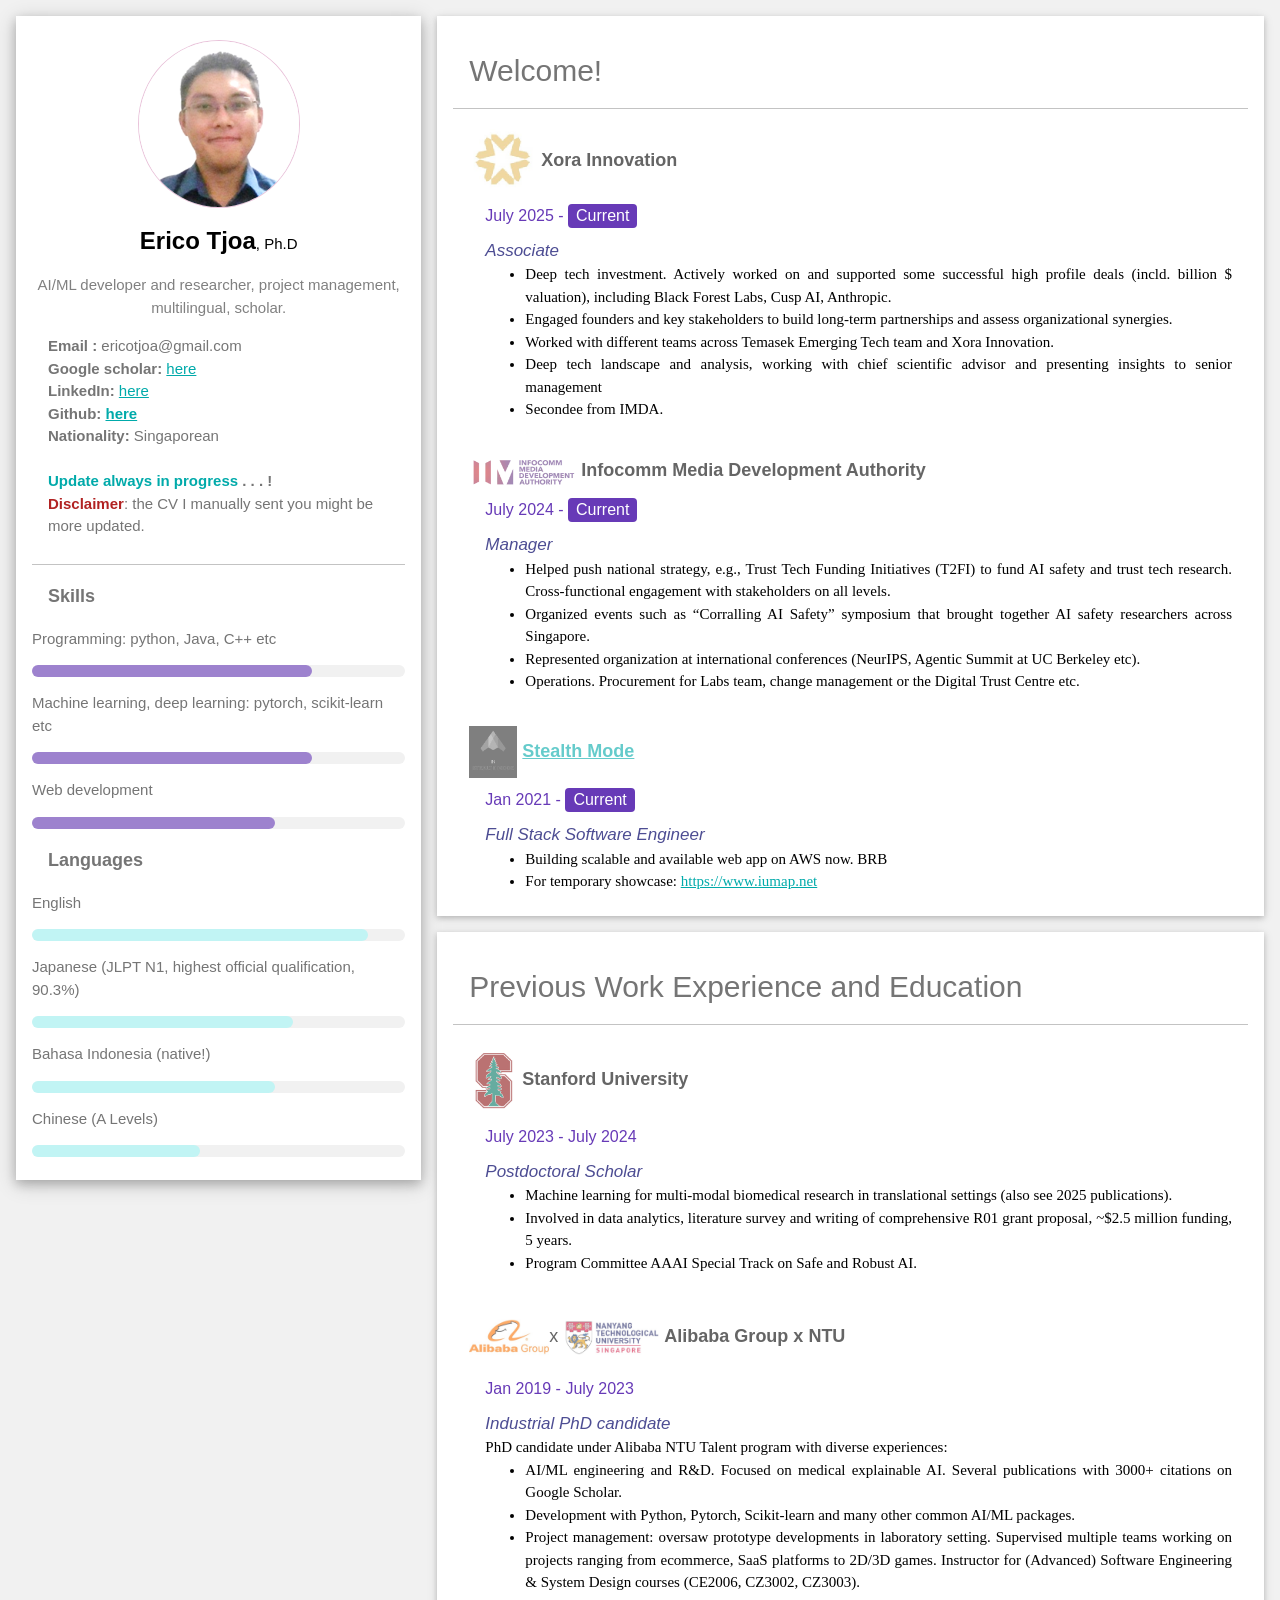
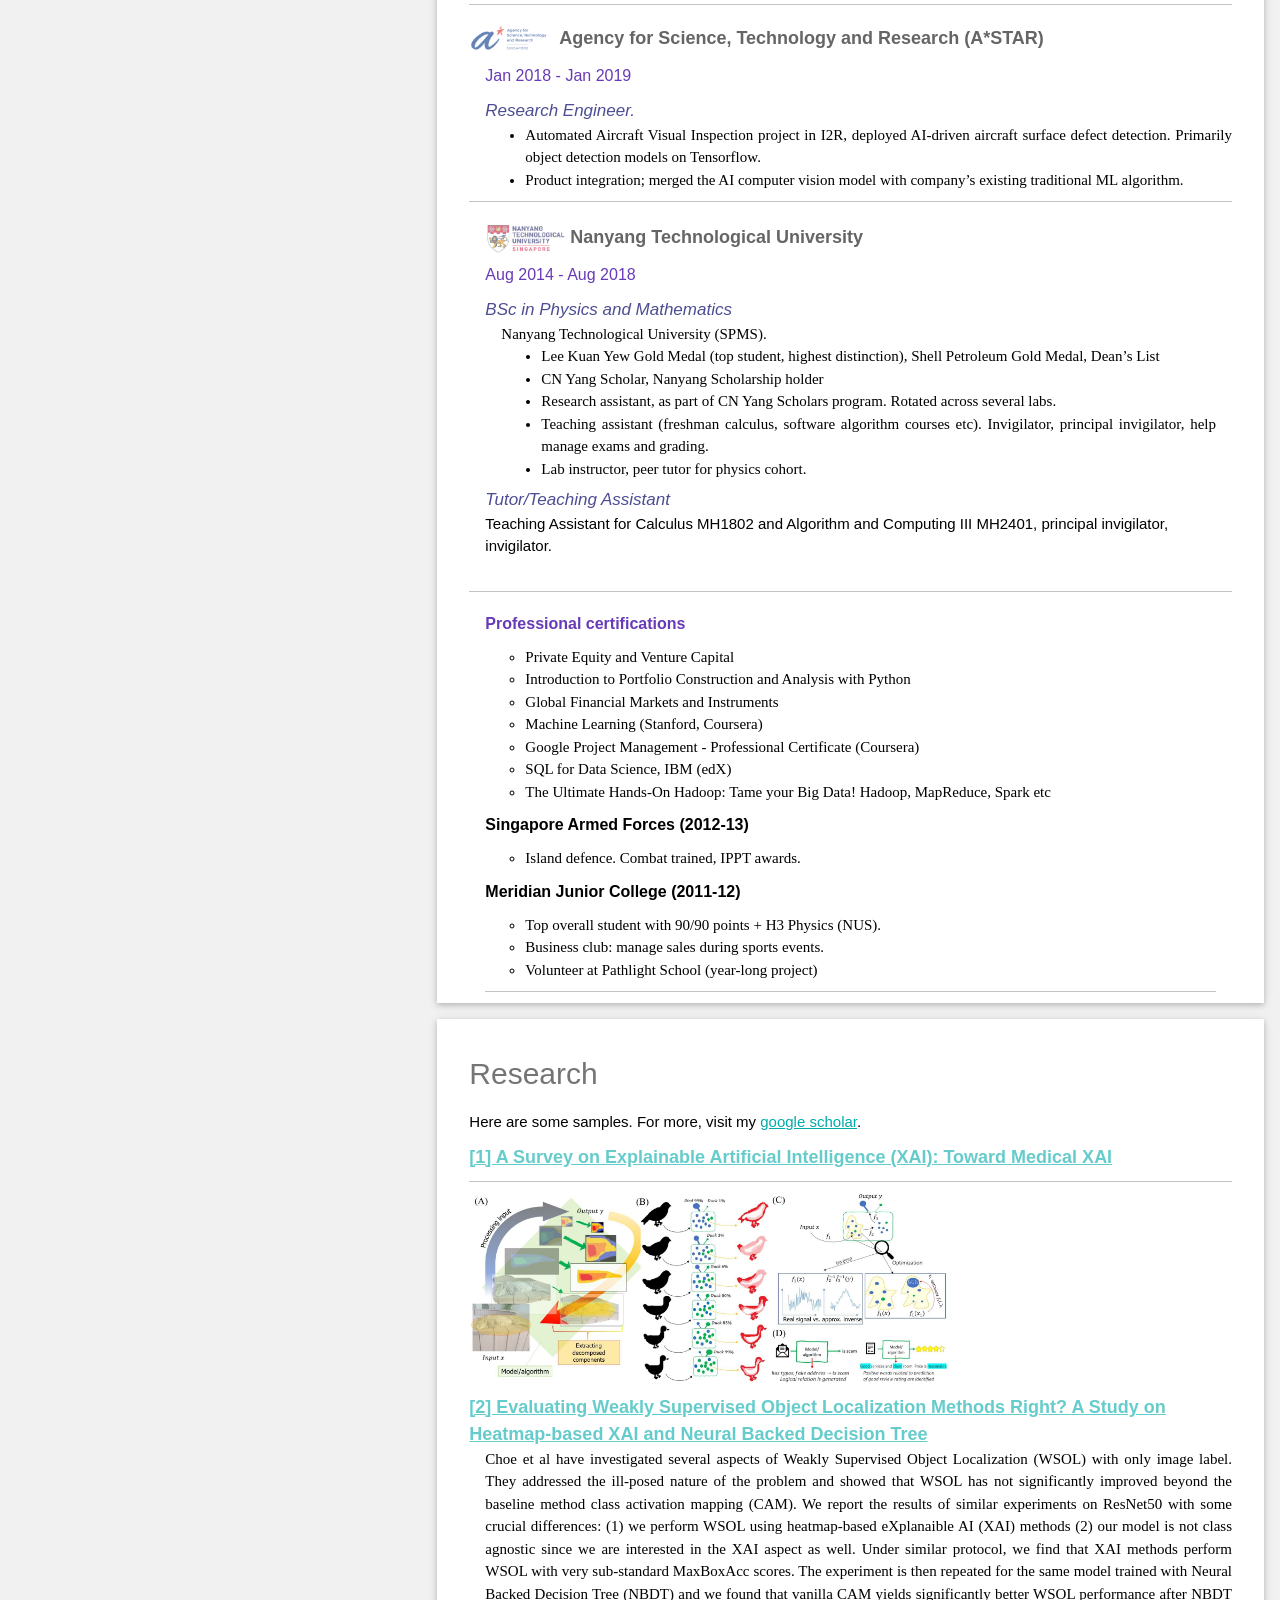
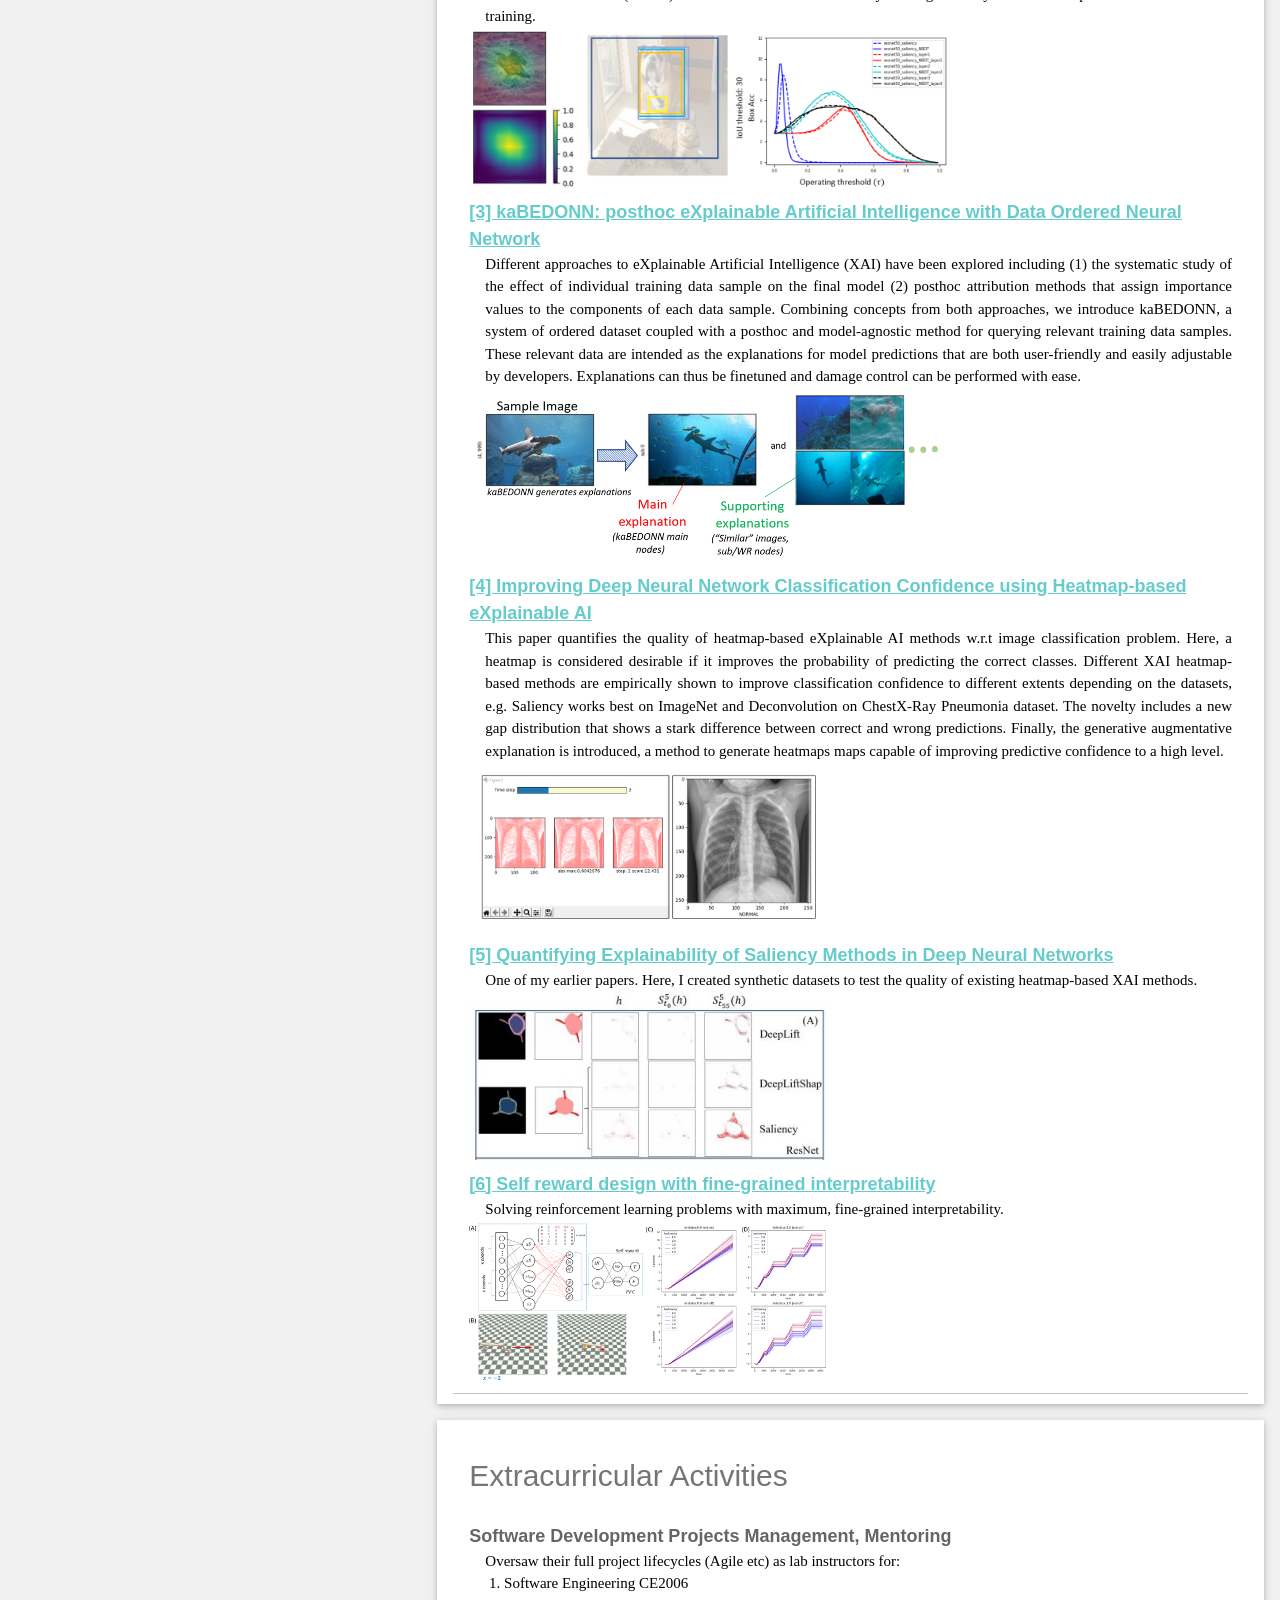
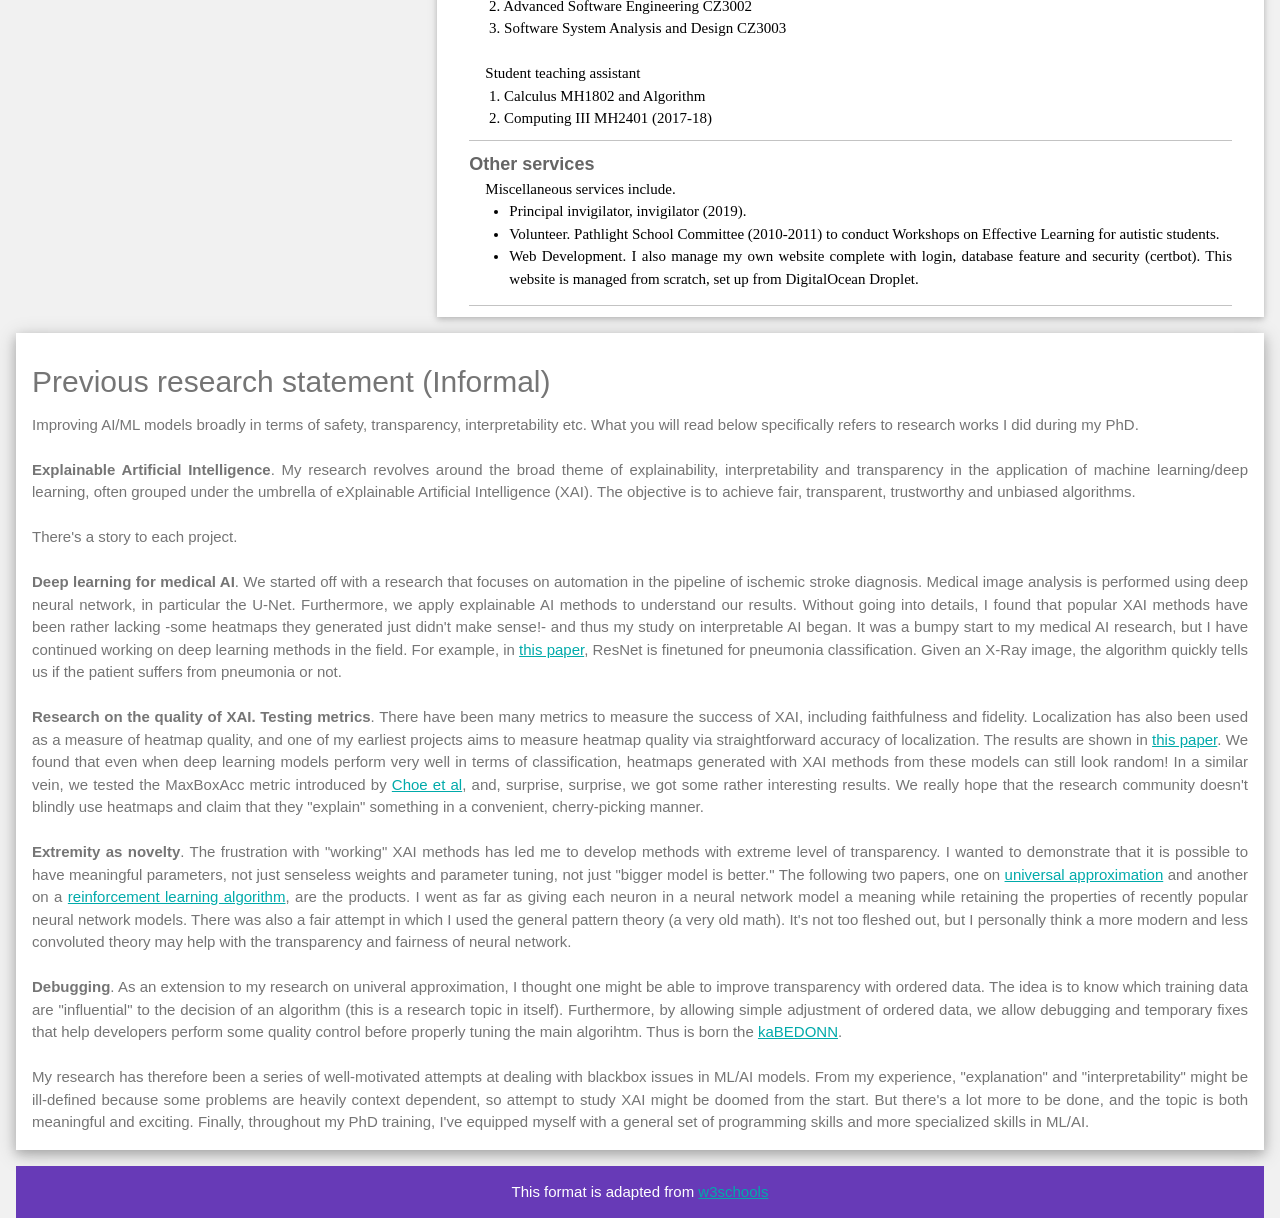
==== commit 56eb565d: "Update index.html" ====
--- a/index.html
+++ b/index.html
@@ -1,6 +1,6 @@
 <!DOCTYPE html>
 <!-- saved from url=(0057)https://www.w3schools.com/howto/tryw3css_templates_cv.htm -->
-<html><head><meta http-equiv="Content-Type" content="text/html; charset=UTF-8"><title>Erico's resume</title>
+<html><head><meta http-equiv="Content-Type" content="text/html; charset=UTF-8"><title>Erico's CV</title>
 
 <meta name="viewport" content="width=device-width, initial-scale=1">
 <link rel="shortcut icon" type="image/x-icon" href="imgs/favicon.png">
@@ -44,7 +44,7 @@
             <br><br>
             <span class="glow"><b><a class="upd" href="https://www.youtube.com/watch?v=dQw4w9WgXcQ">Update always in progress</a> <span id='dot1' class="bouncingdot">.</span> <span id='dot2' class="bouncingdot">.</span> <span id='dot3' class="bouncingdot">.</span> <span id="dot4" class="bouncingdot">!</span></b></span>
             <br>
-            <b><span style="color:#B12222;">Disclaimer</span></b>: this resume is likely more updated than the one I manually sent you.                        
+            <b><span style="color:#B12222;">Disclaimer</span></b>: the CV I manually sent you might be more updated.                        
                     
           </div>
           
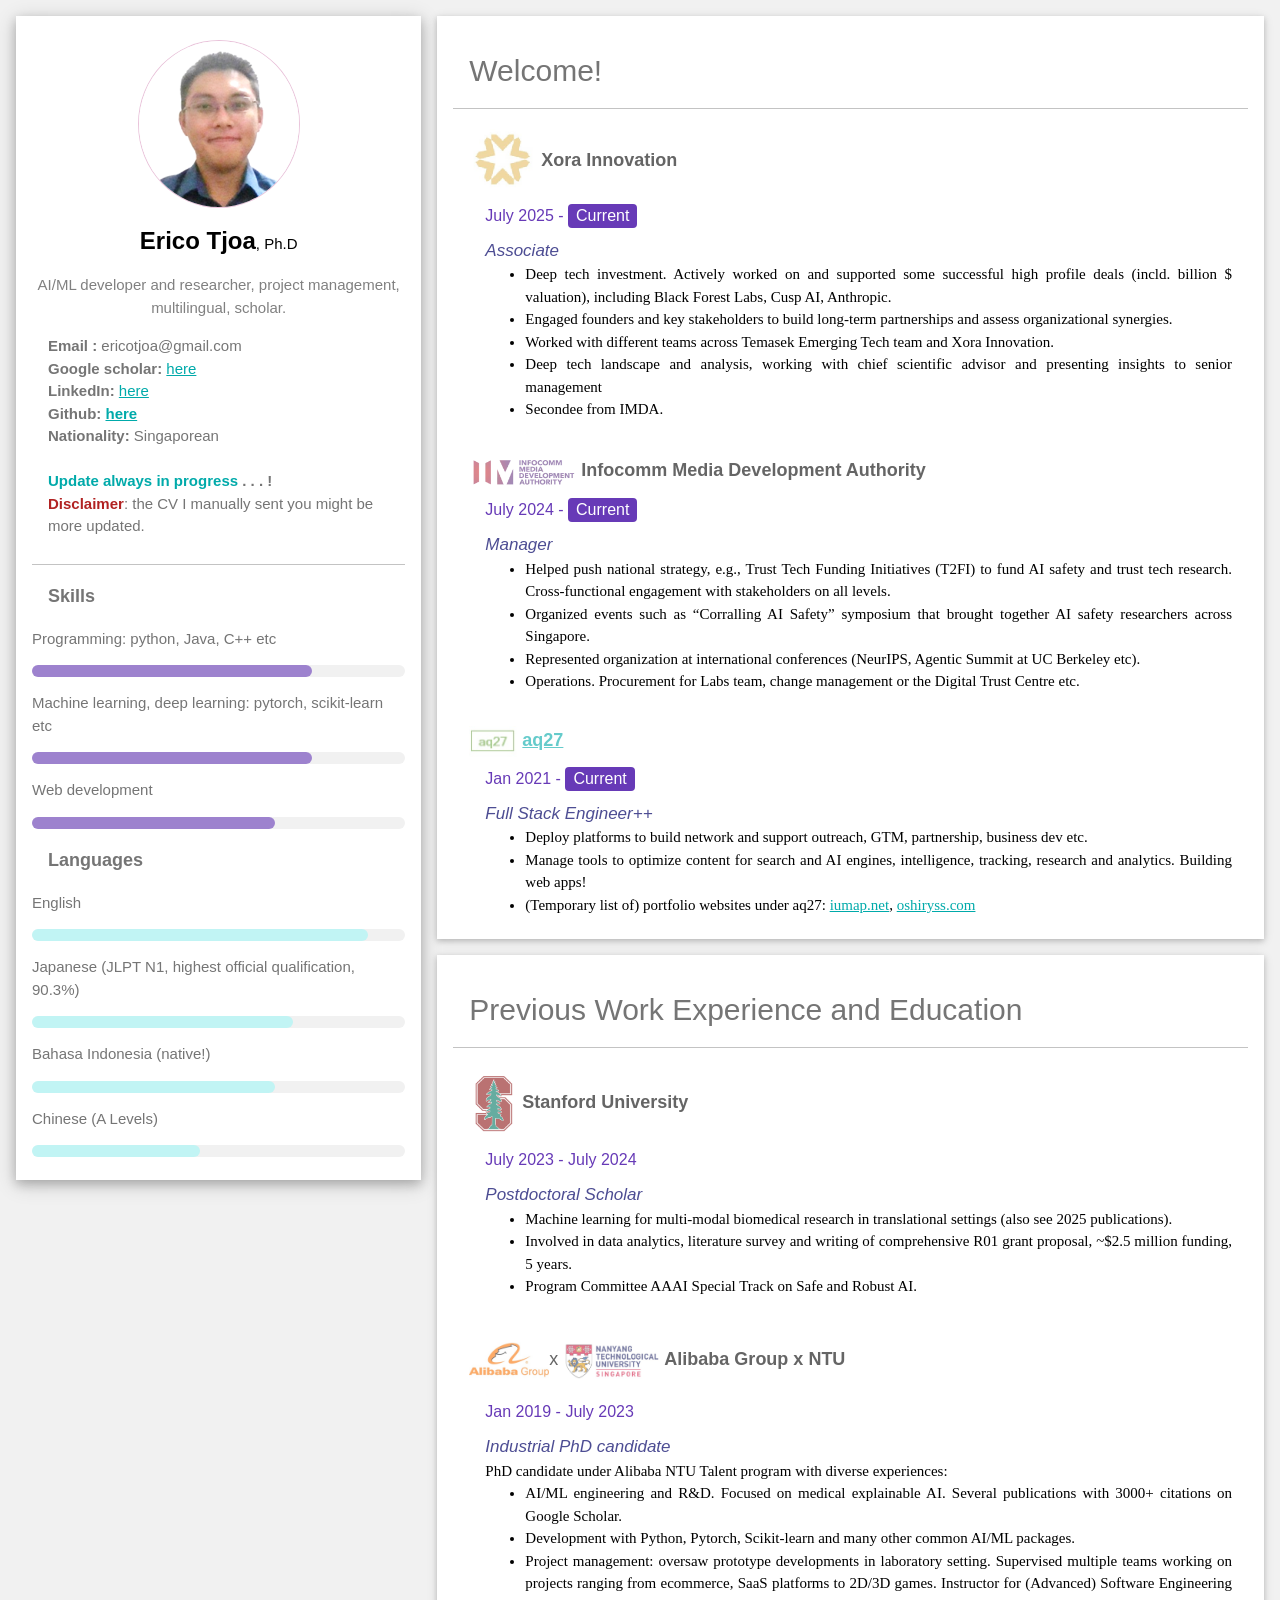
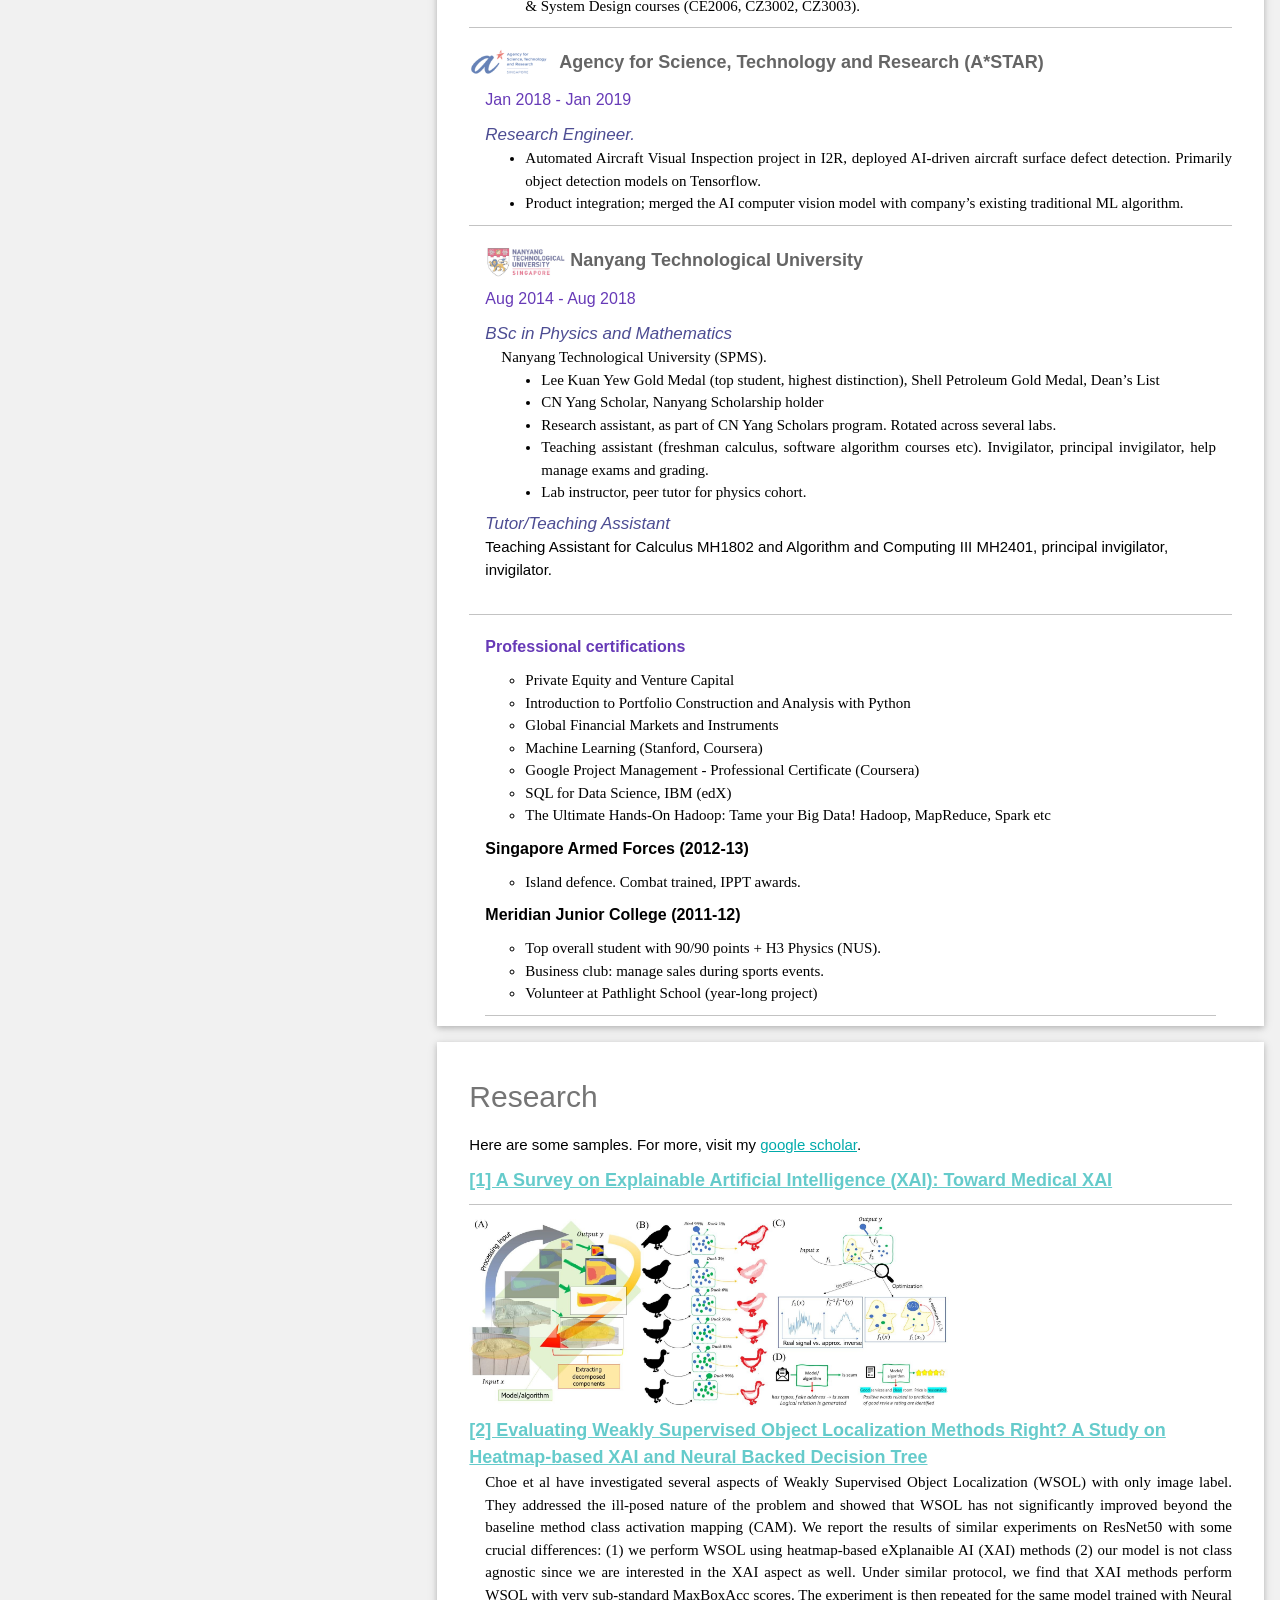
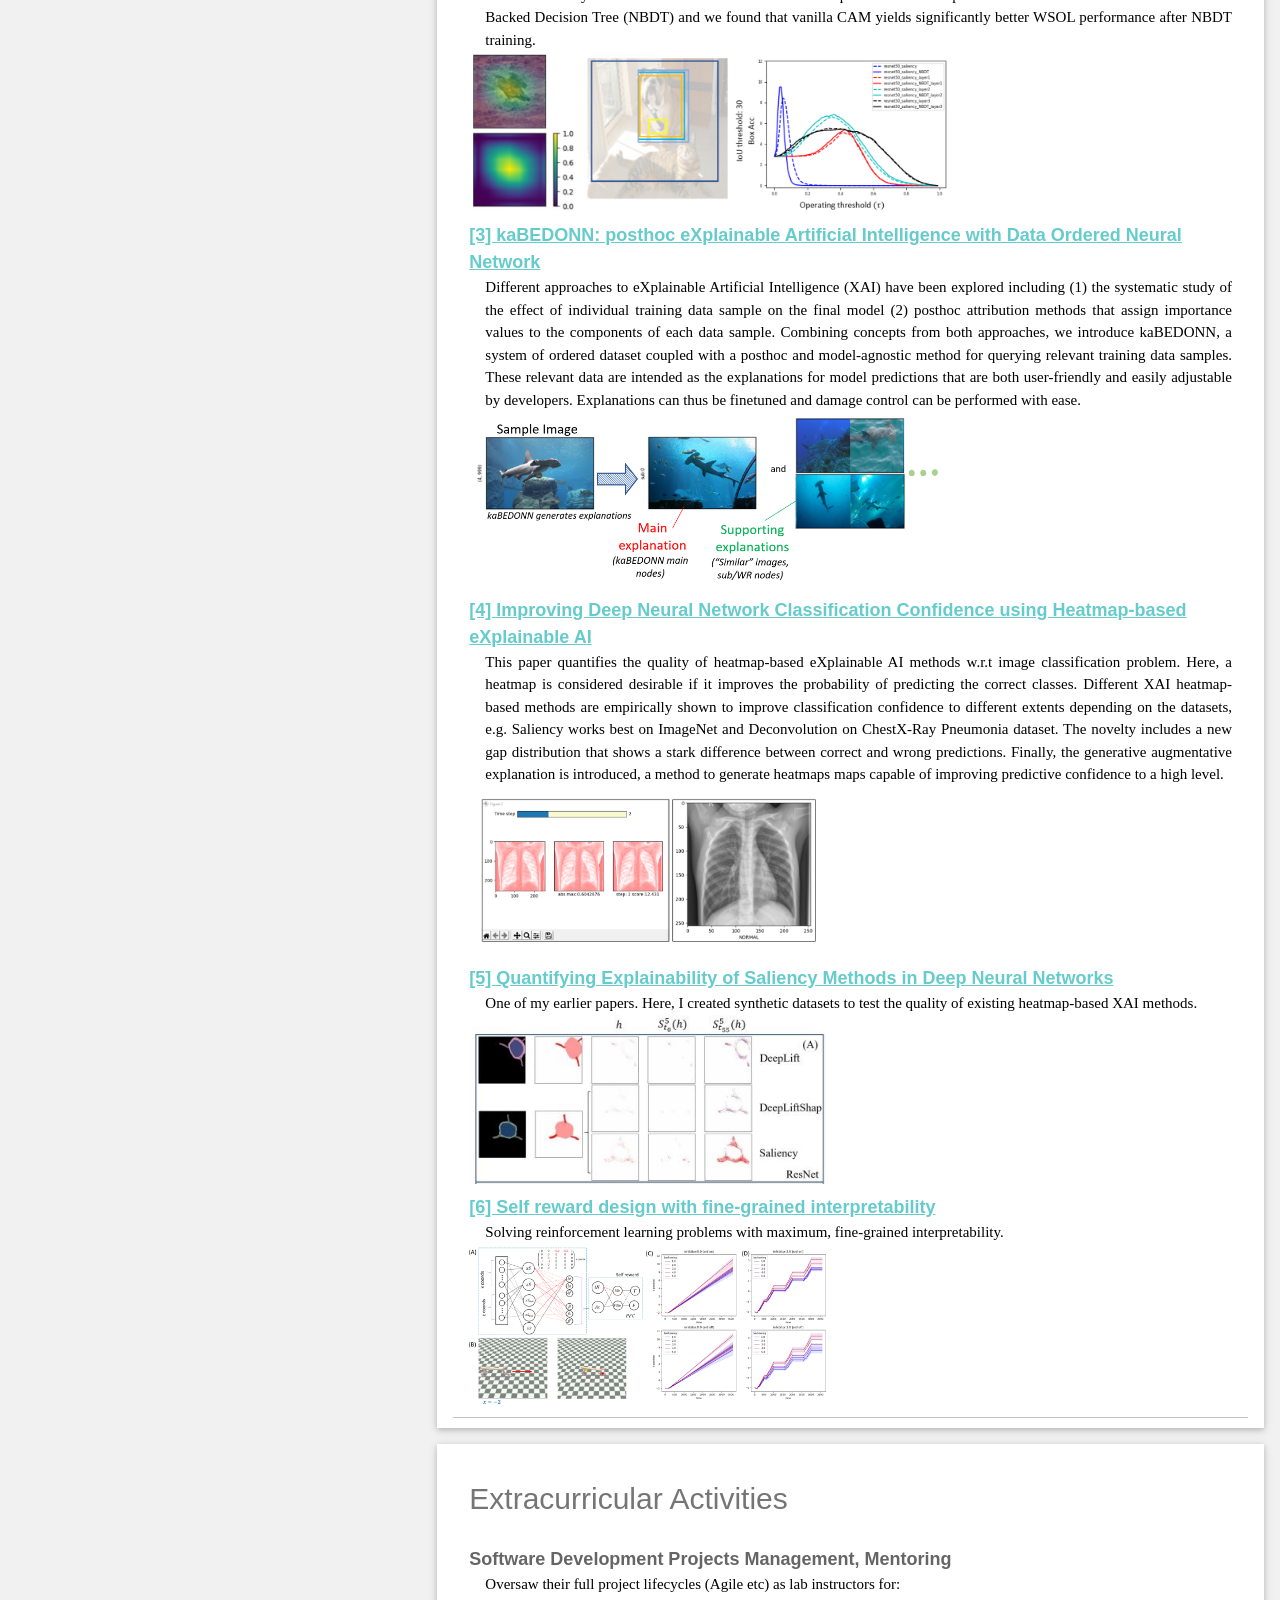
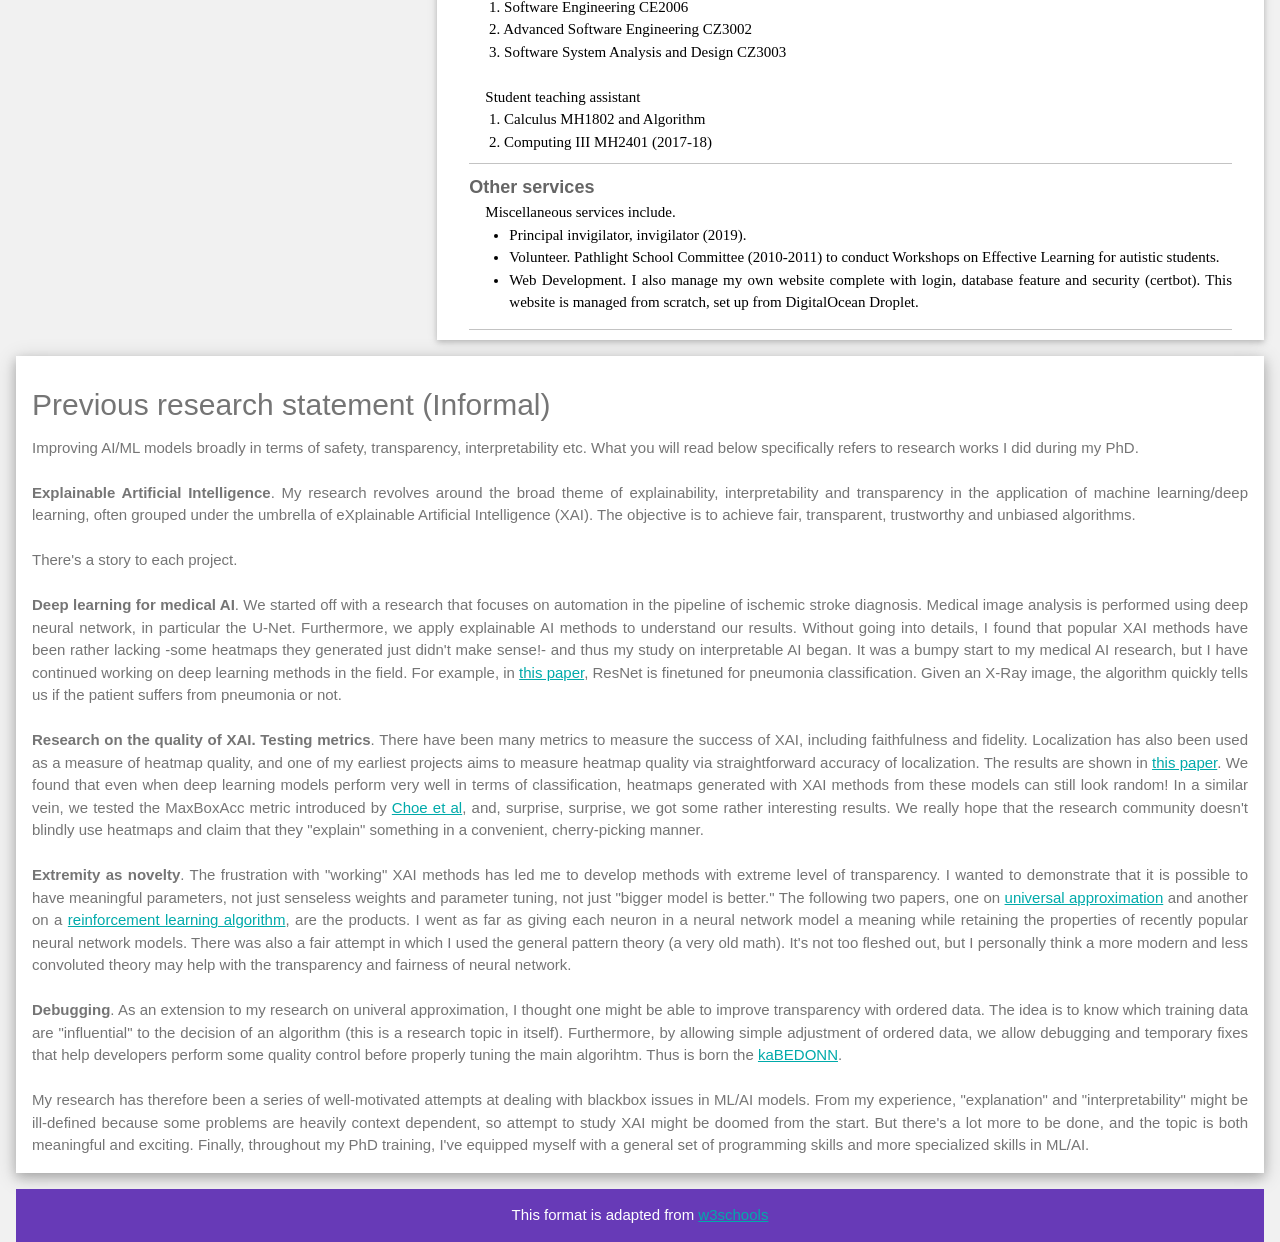
==== commit 37b8a45f: "icon+aq27" ====
--- a/index.html
+++ b/index.html
@@ -130,13 +130,14 @@
 
 
         <div class="w3-container">
-          <h5 class="w3-opacity"><img src="imgs/stealth.png" width="48px">&nbsp;<b><a href="https://www.linkedin.com/company/stealthmode14/">Stealth Mode</a></b></h5>
+          <h5 class="w3-opacity"><img src="imgs/aq27-icon.png" width="48px">&nbsp;<b><a href="https://www.linkedin.com/company/aq27">aq27</a></b></h5>
           <h6 class="w3-text-deep-purple"><i class="fa fa-calendar fa-fw w3-margin-right"></i>Jan 2021 - <span class="w3-tag w3-deep-purple w3-round">Current</span></h6>
           <div class="contentpar">
-            <h6 class="job-subtitle"> <i>Full Stack Software Engineer</i></h6> 
-            <ul class="subjob-list-point">
-              <li>Building scalable and available web app on AWS now. BRB</li>
-              <li>For temporary showcase: <a href="https://www.iumap.net">https://www.iumap.net</a></li>
+            <h6 class="job-subtitle"> <i>Full Stack Engineer++</i></h6> 
+            <ul class="subjob-list-point">
+              <li>Deploy platforms to build network and support outreach, GTM, partnership, business dev etc. </li>
+              <li>Manage tools to optimize content for search and AI engines, intelligence, tracking, research and analytics. Building web apps!</li>
+              <li>(Temporary list of) portfolio websites under aq27: <a href="https://www.iumap.net">iumap.net</a>, <a href="https://www.oshiryss.com">oshiryss.com</a></li>
             </ul>
           </div>
         </div>
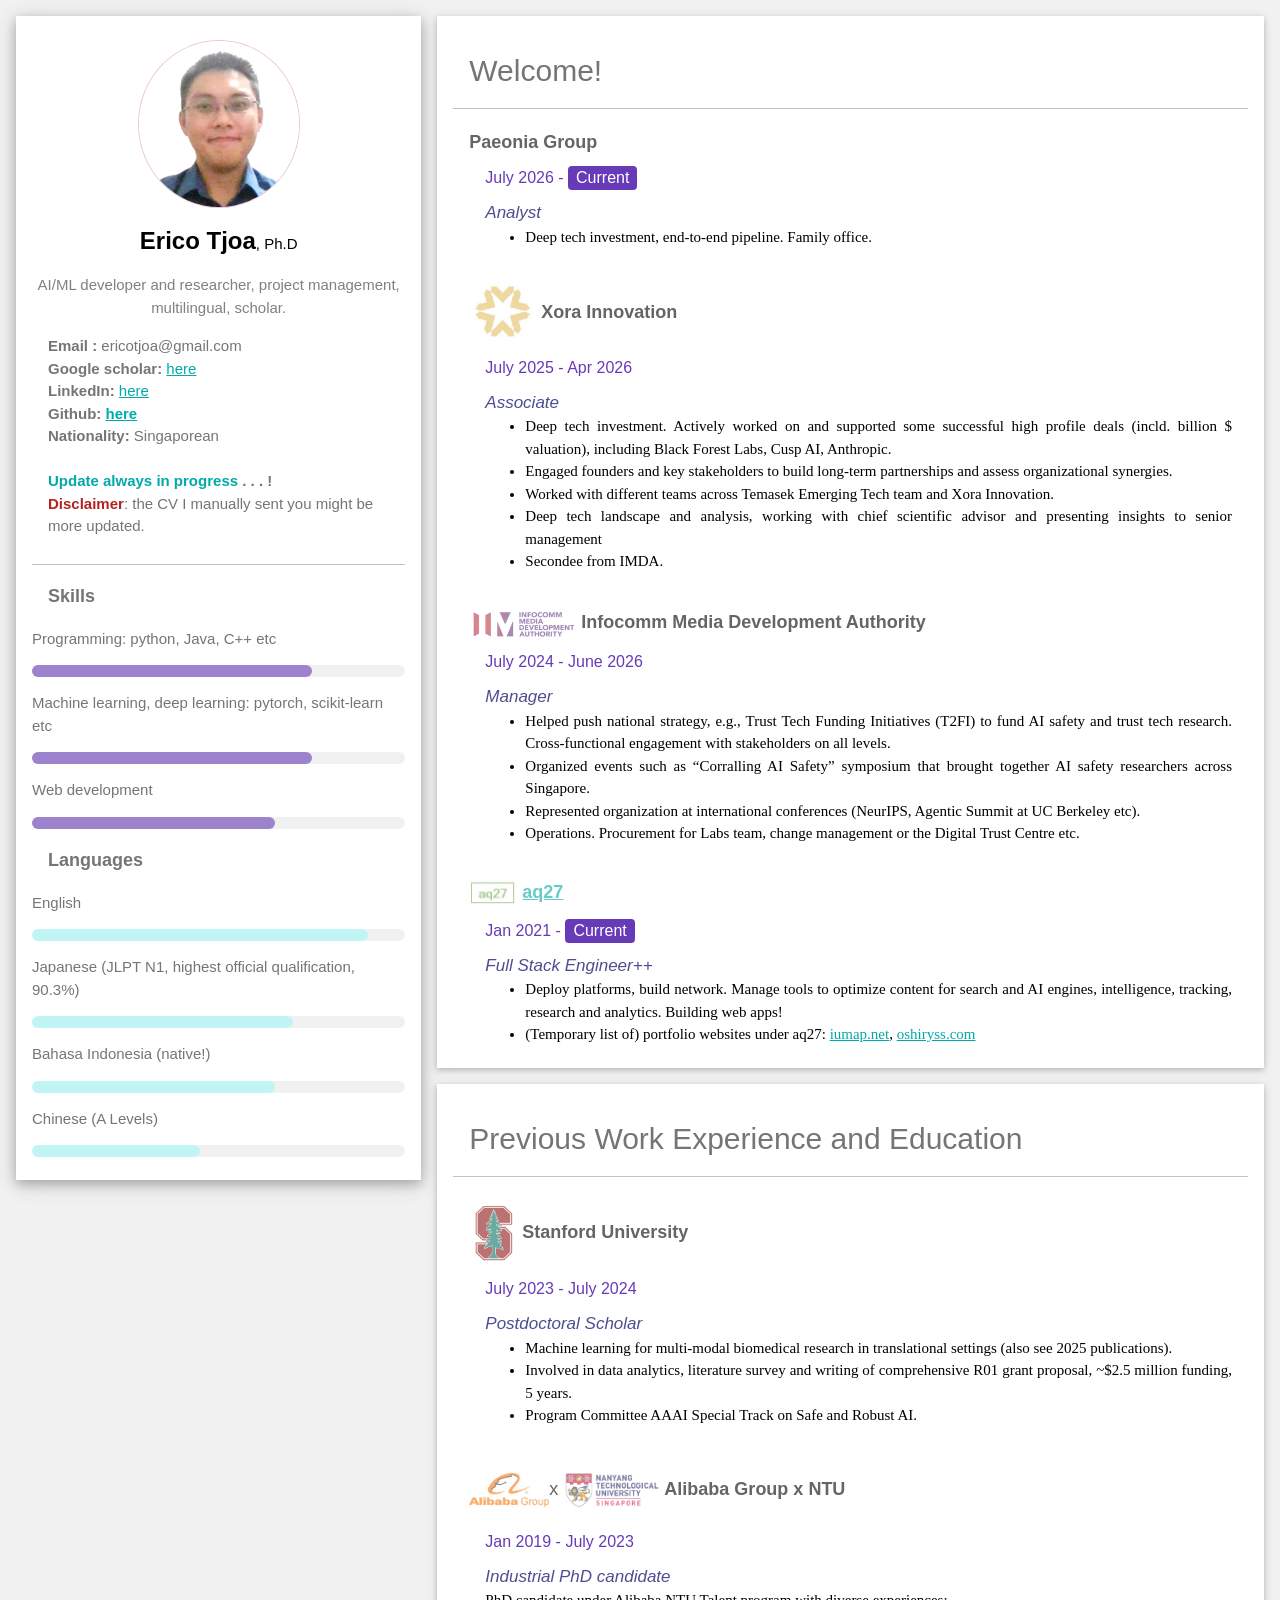
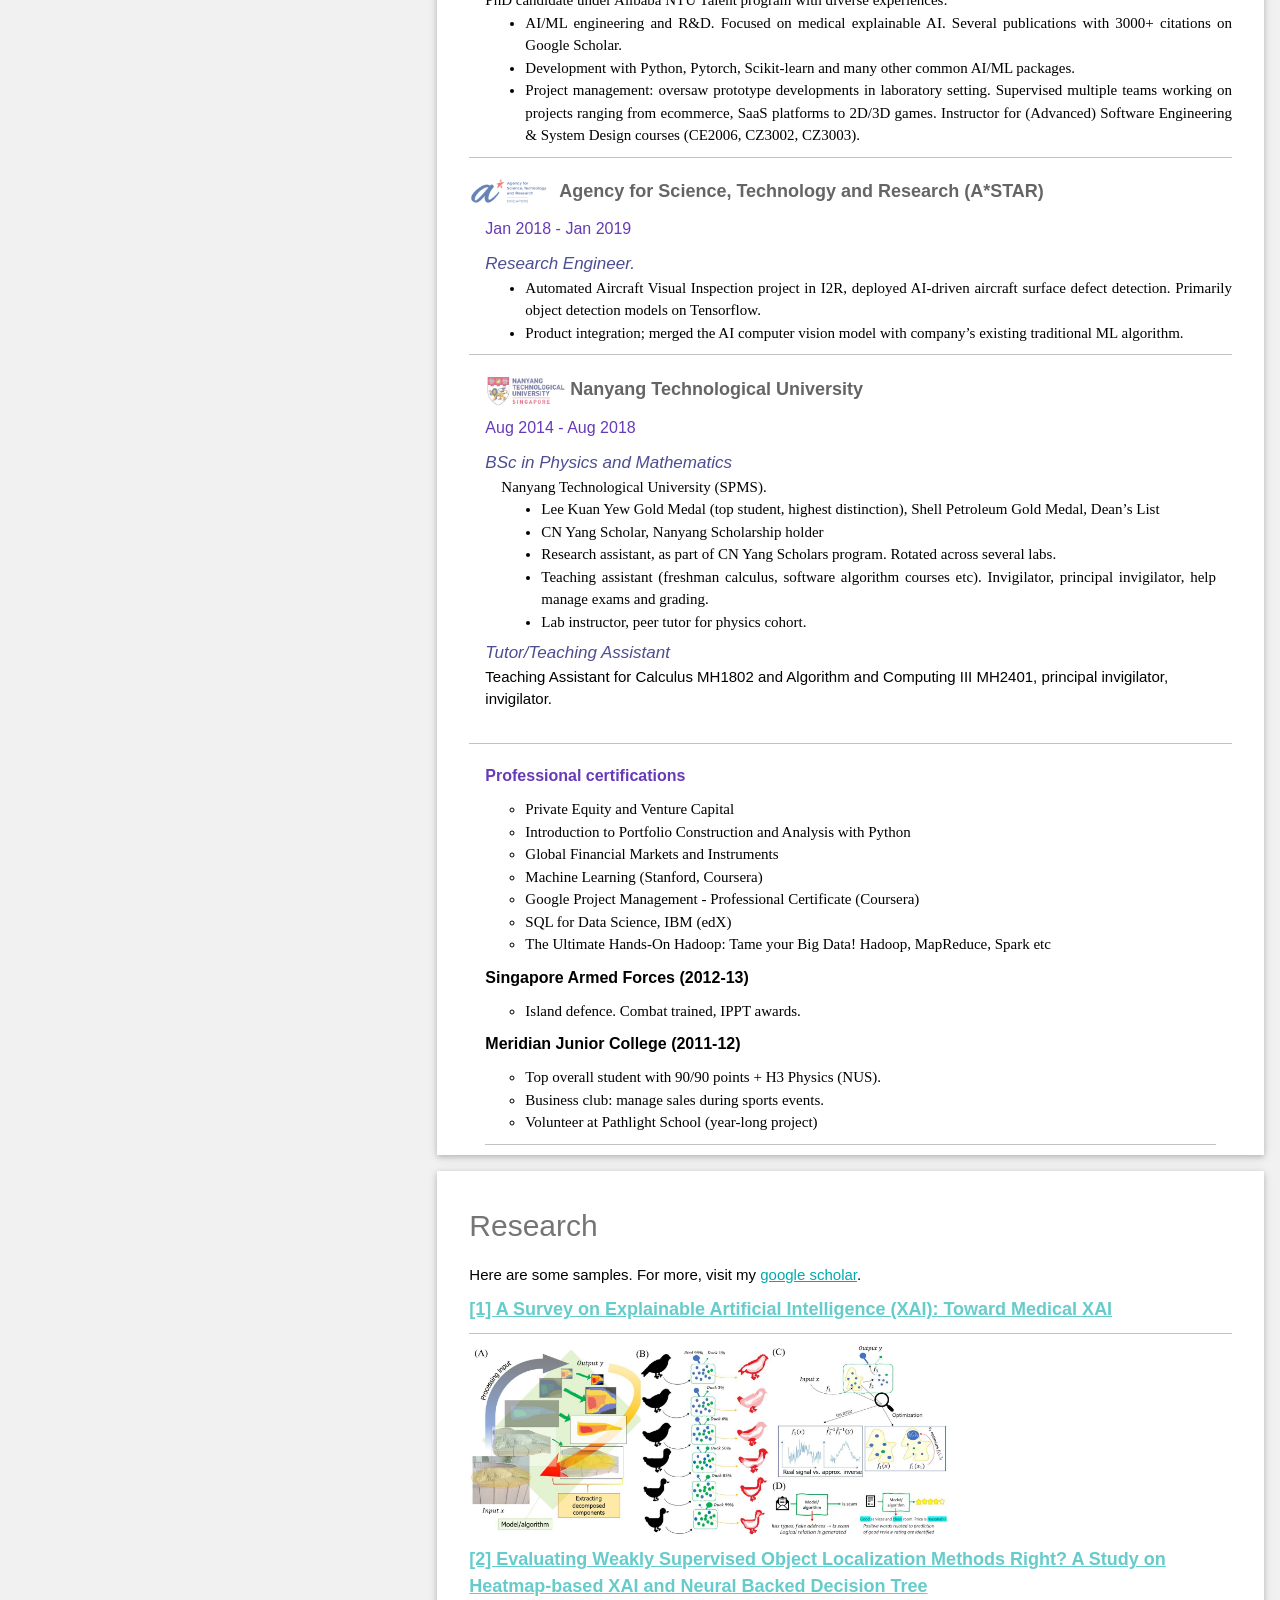
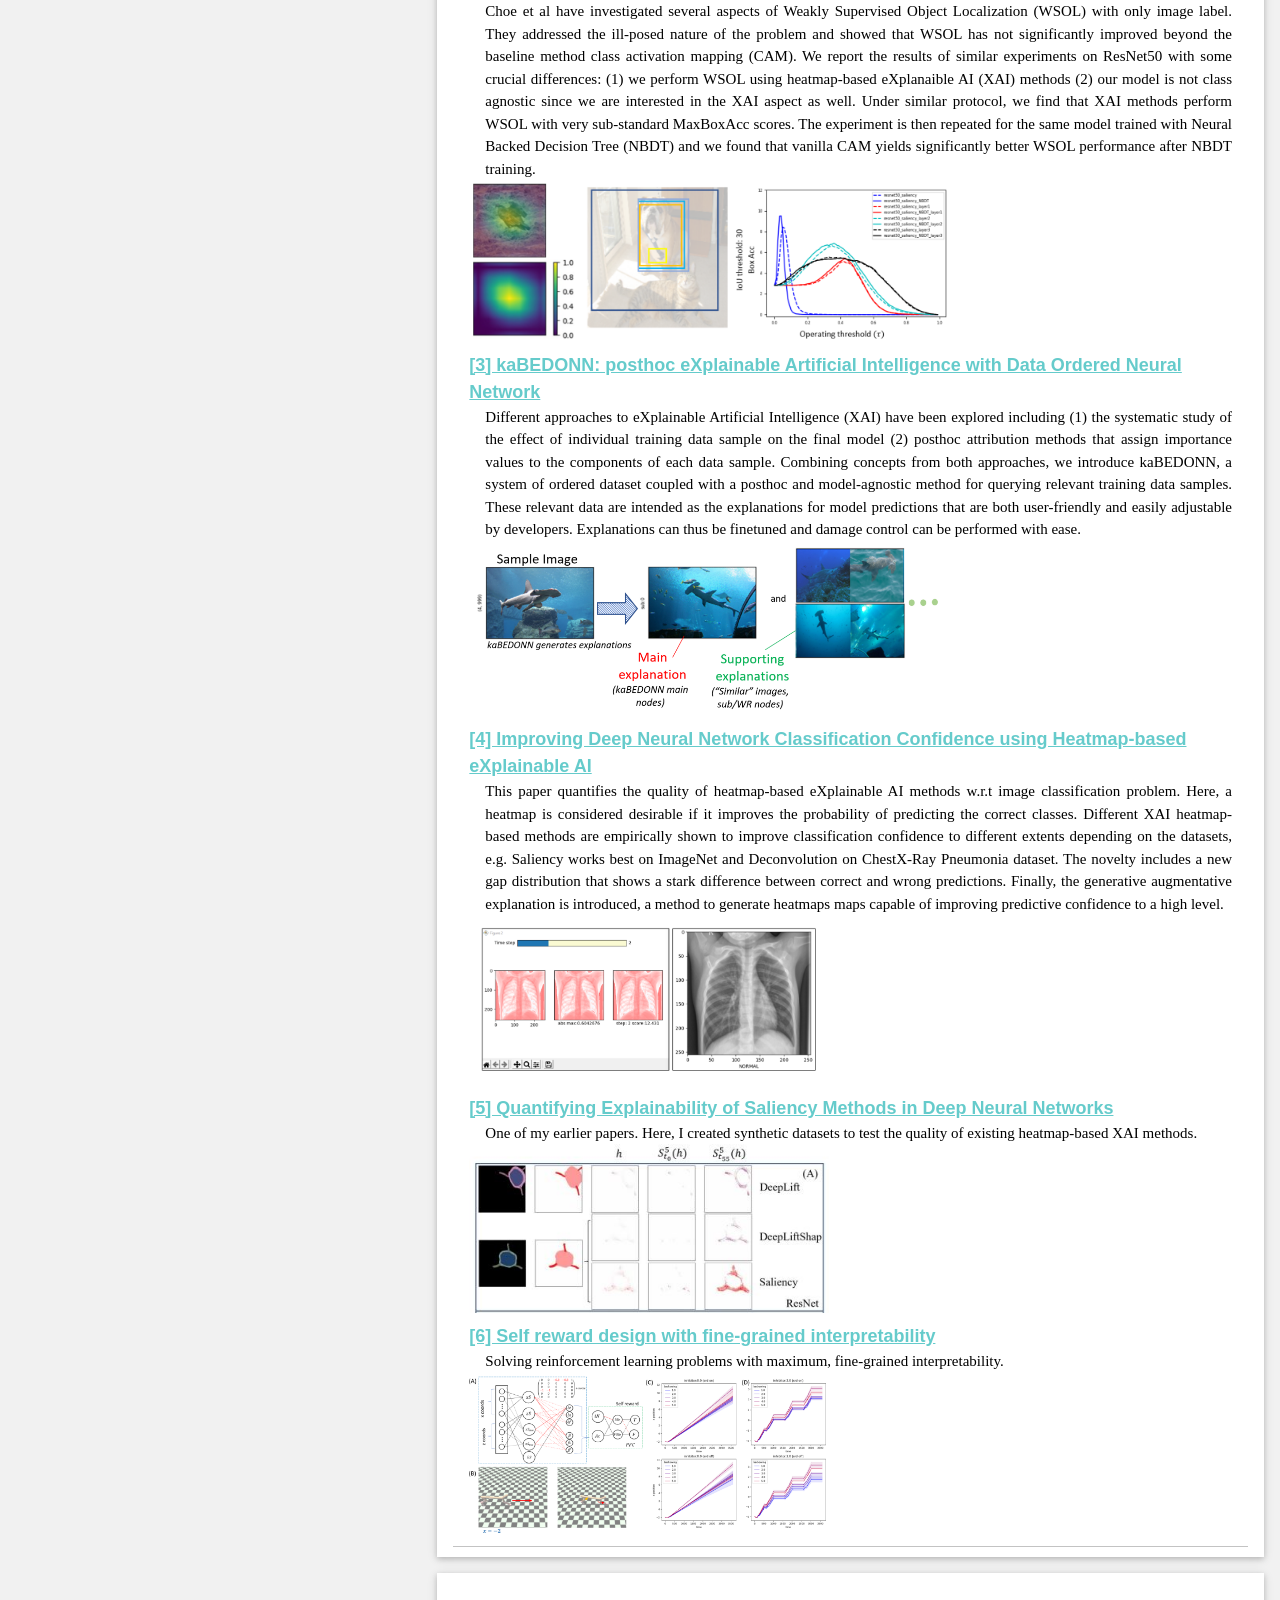
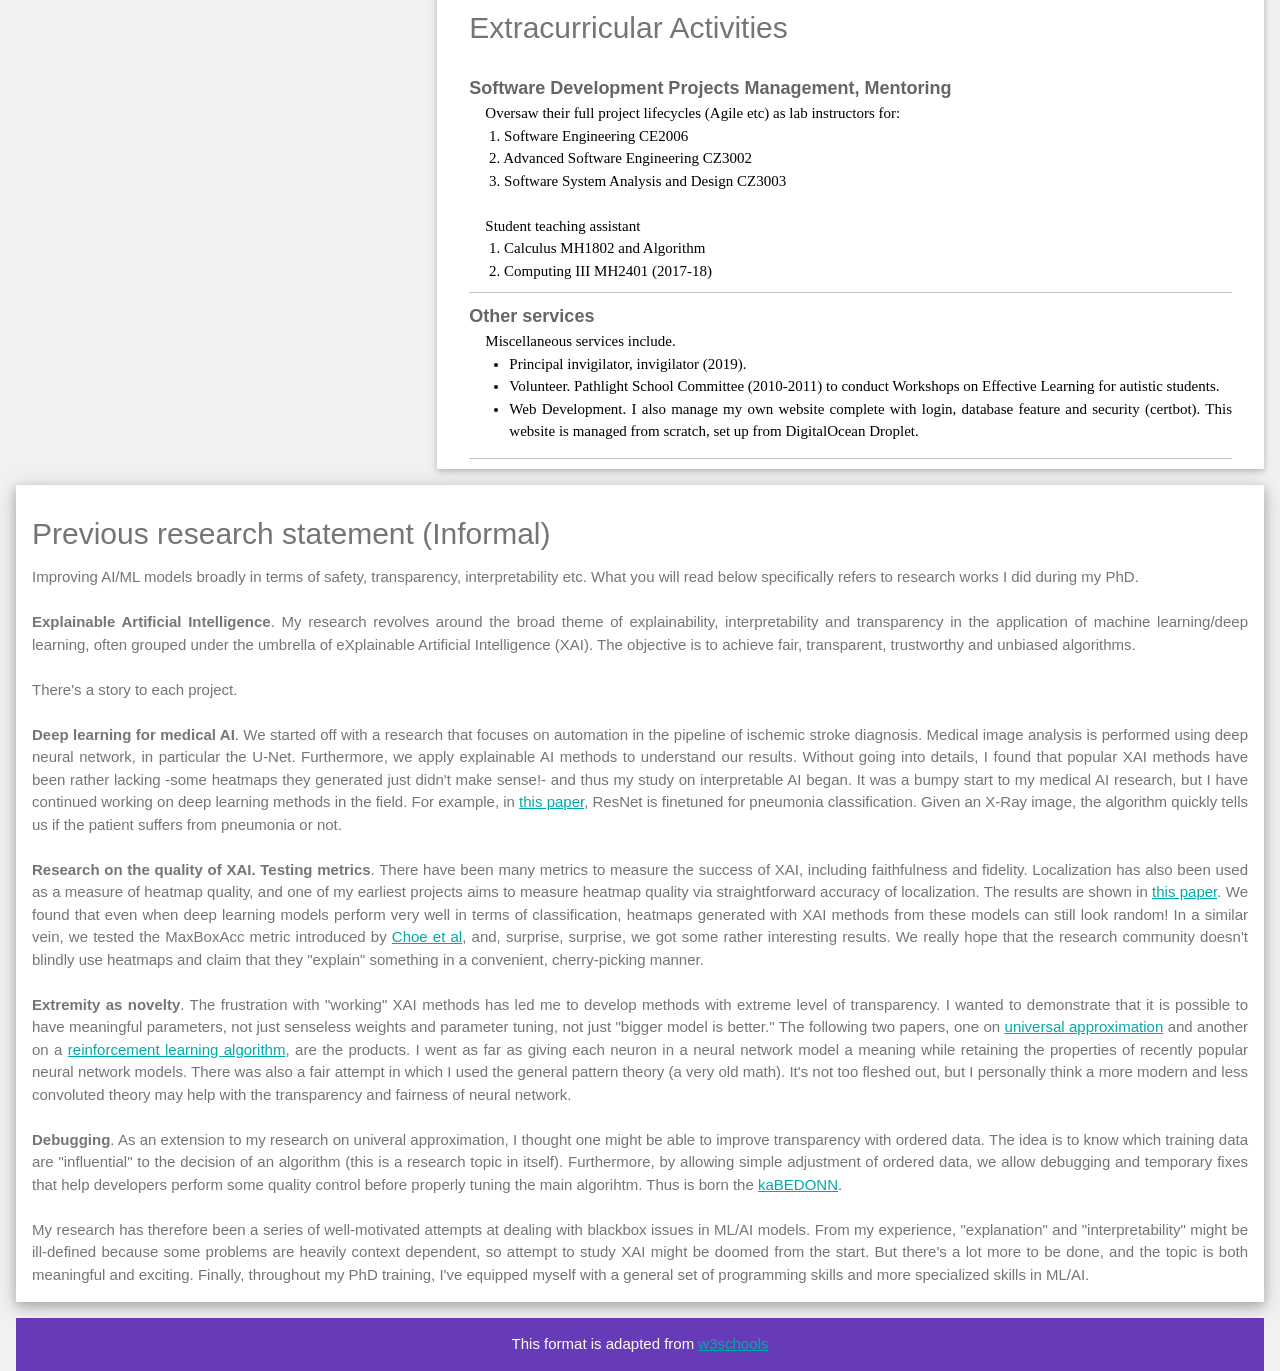
==== commit 633a8eed: "Update index.html" ====
--- a/index.html
+++ b/index.html
@@ -96,8 +96,21 @@
         <hr> 
 
         <div class="w3-container" >
+          <h5 class="w3-opacity" ><b>Paeonia Group</b></h5>
+          <h6 class="w3-text-deep-purple"><i class="fa fa-calendar fa-fw w3-margin-right"></i>July 2026 - <span class="w3-tag w3-deep-purple w3-round">Current</span></h6>
+          <div class="contentpar">
+            <h6 class="job-subtitle"> <i>Analyst</i></h6> 
+            <ul class="subjob-list-point">
+              <li>Deep tech investment, end-to-end pipeline. Family office.</li>
+            
+            </ul>
+          </div>
+        </div>
+        <br>        
+
+        <div class="w3-container" >
           <h5 class="w3-opacity" ><img src="imgs/xora.png" width="67px" >&nbsp;<b>Xora Innovation</b></h5>
-          <h6 class="w3-text-deep-purple"><i class="fa fa-calendar fa-fw w3-margin-right"></i>July 2025 - <span class="w3-tag w3-deep-purple w3-round">Current</span></h6>
+          <h6 class="w3-text-deep-purple"><i class="fa fa-calendar fa-fw w3-margin-right"></i>July 2025 - Apr 2026</h6>
           <div class="contentpar">
             <h6 class="job-subtitle"> <i>Associate</i></h6> 
             <ul class="subjob-list-point">
@@ -114,7 +127,7 @@
 
         <div class="w3-container" >
           <h5 class="w3-opacity" ><img src="imgs/imda.png" width="107px" >&nbsp;<b>Infocomm Media Development Authority</b></h5>
-          <h6 class="w3-text-deep-purple"><i class="fa fa-calendar fa-fw w3-margin-right"></i>July 2024 - <span class="w3-tag w3-deep-purple w3-round">Current</span></h6>
+          <h6 class="w3-text-deep-purple"><i class="fa fa-calendar fa-fw w3-margin-right"></i>July 2024 - June 2026</h6>
           <div class="contentpar">
             <h6 class="job-subtitle"> <i>Manager</i></h6> 
             <ul class="subjob-list-point">
@@ -135,8 +148,7 @@
           <div class="contentpar">
             <h6 class="job-subtitle"> <i>Full Stack Engineer++</i></h6> 
             <ul class="subjob-list-point">
-              <li>Deploy platforms to build network and support outreach, GTM, partnership, business dev etc. </li>
-              <li>Manage tools to optimize content for search and AI engines, intelligence, tracking, research and analytics. Building web apps!</li>
+              <li>Deploy platforms, build network. Manage tools to optimize content for search and AI engines, intelligence, tracking, research and analytics. Building web apps!</li>
               <li>(Temporary list of) portfolio websites under aq27: <a href="https://www.iumap.net">iumap.net</a>, <a href="https://www.oshiryss.com">oshiryss.com</a></li>
             </ul>
           </div>
